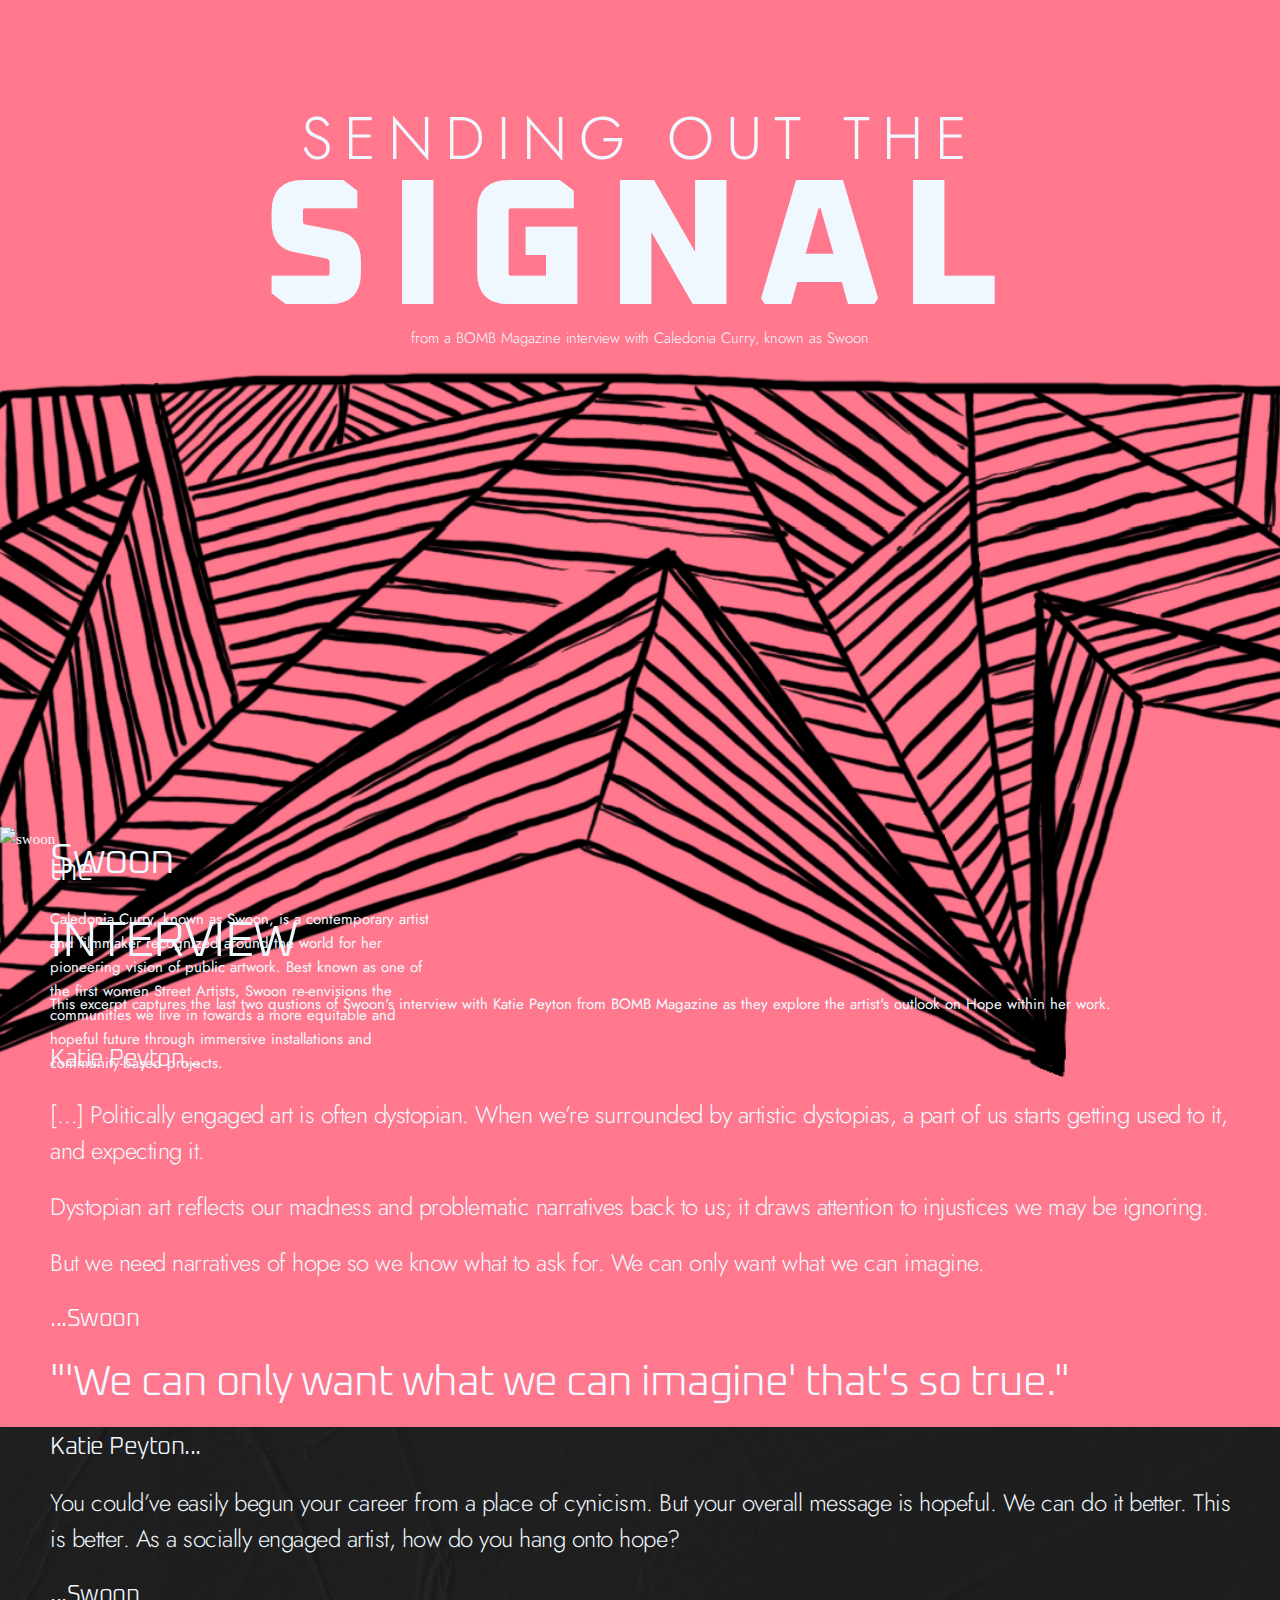
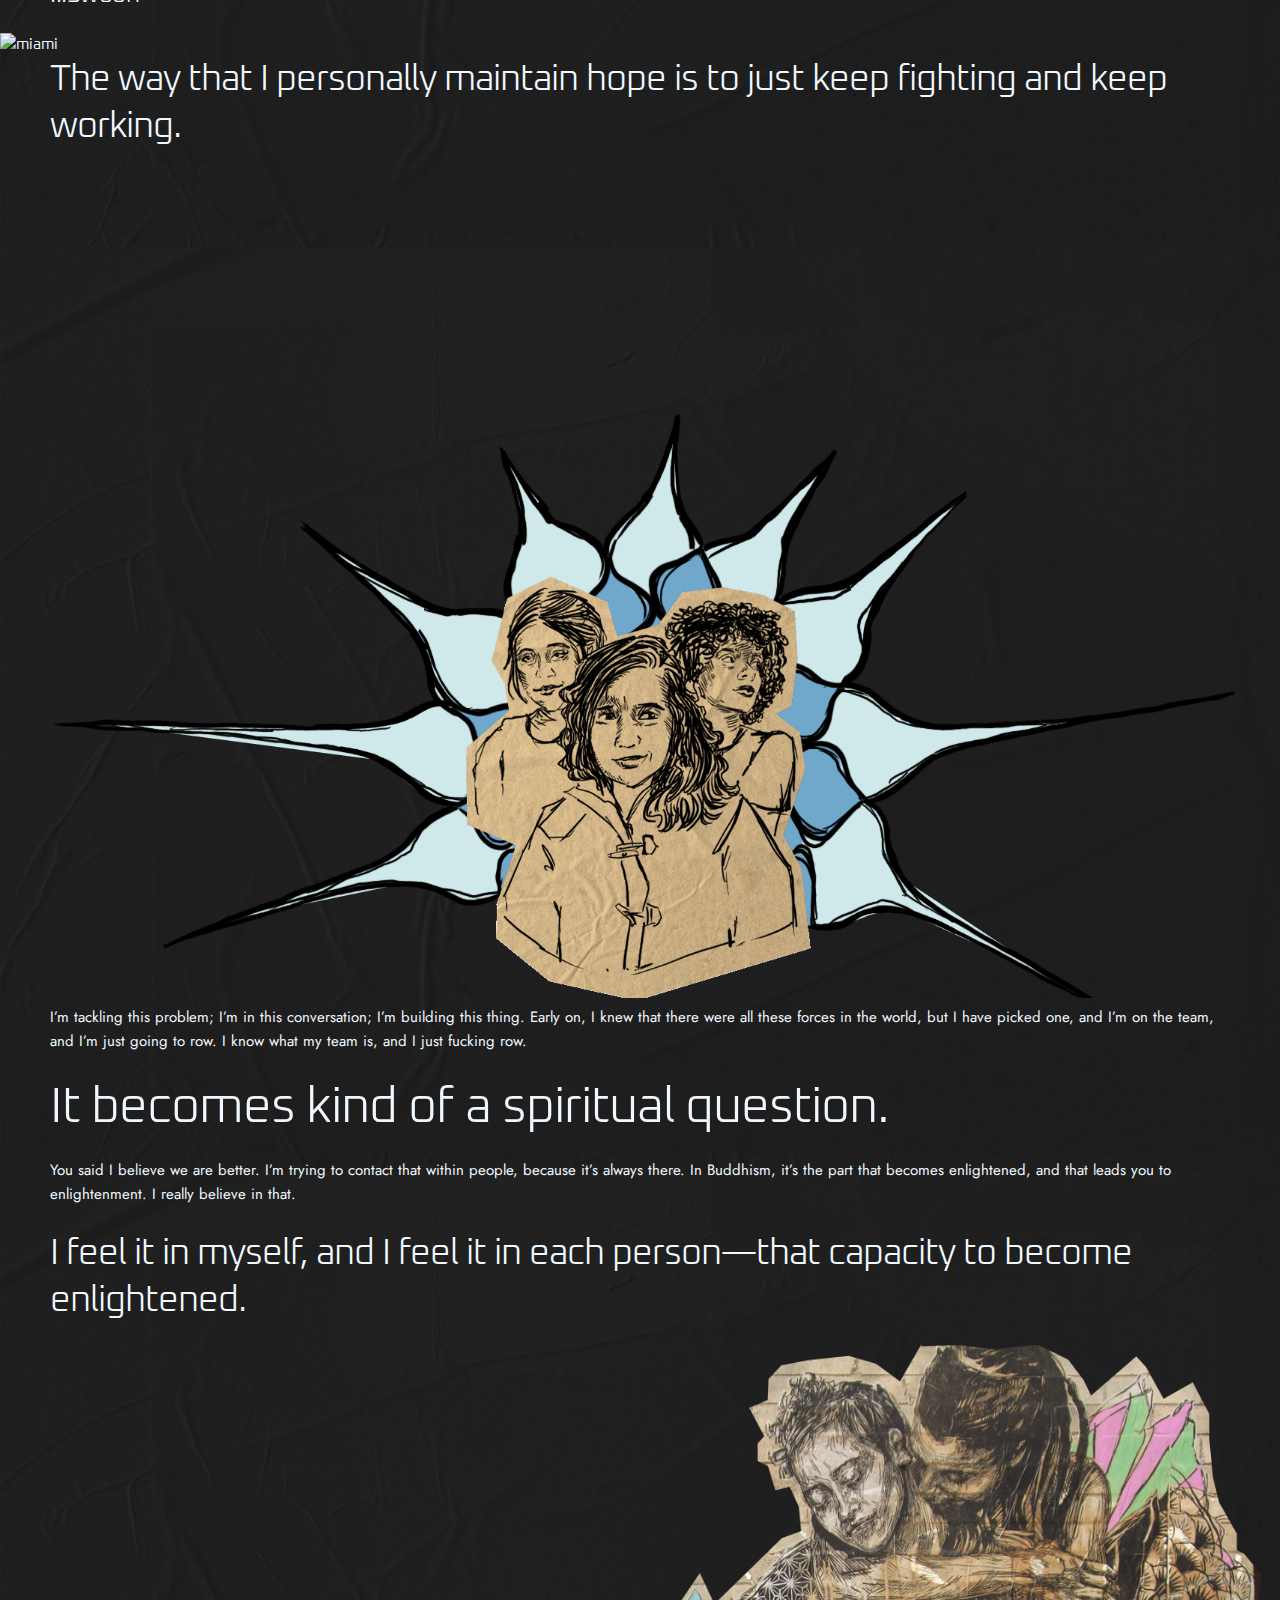
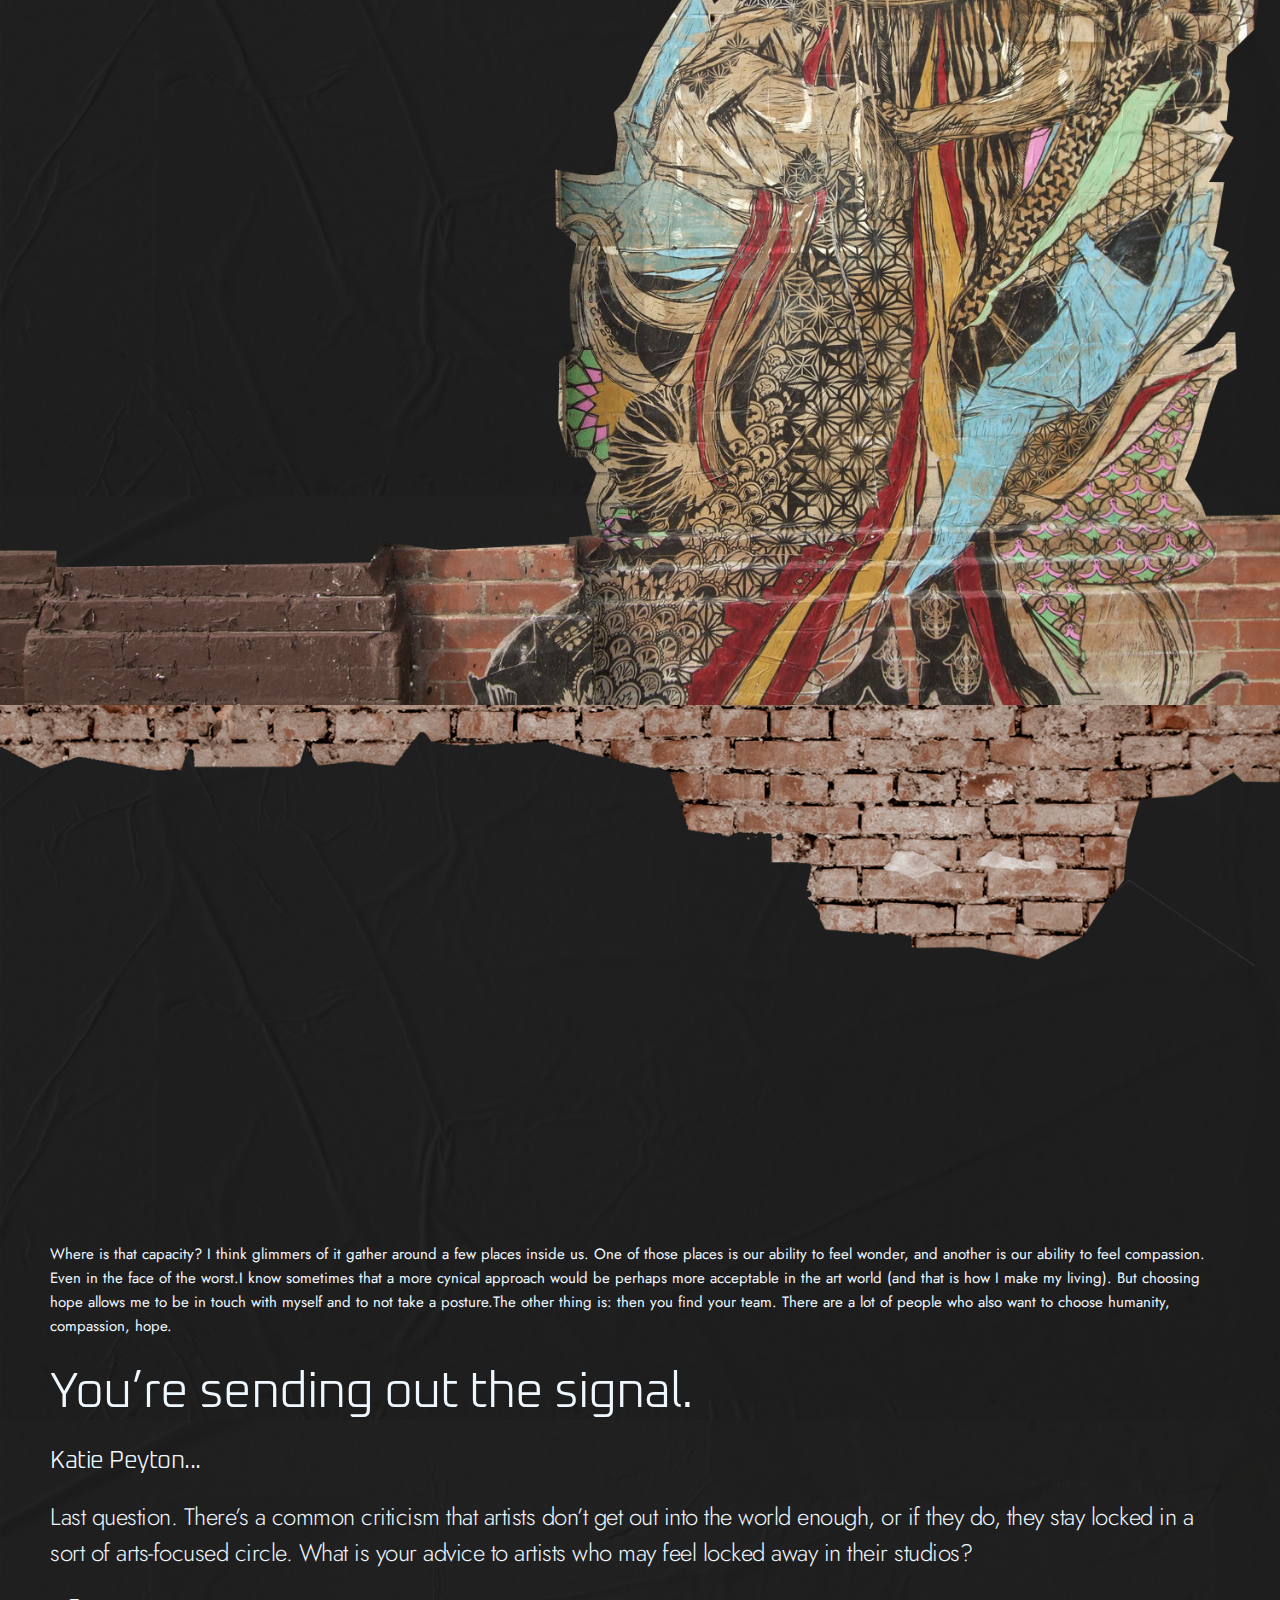
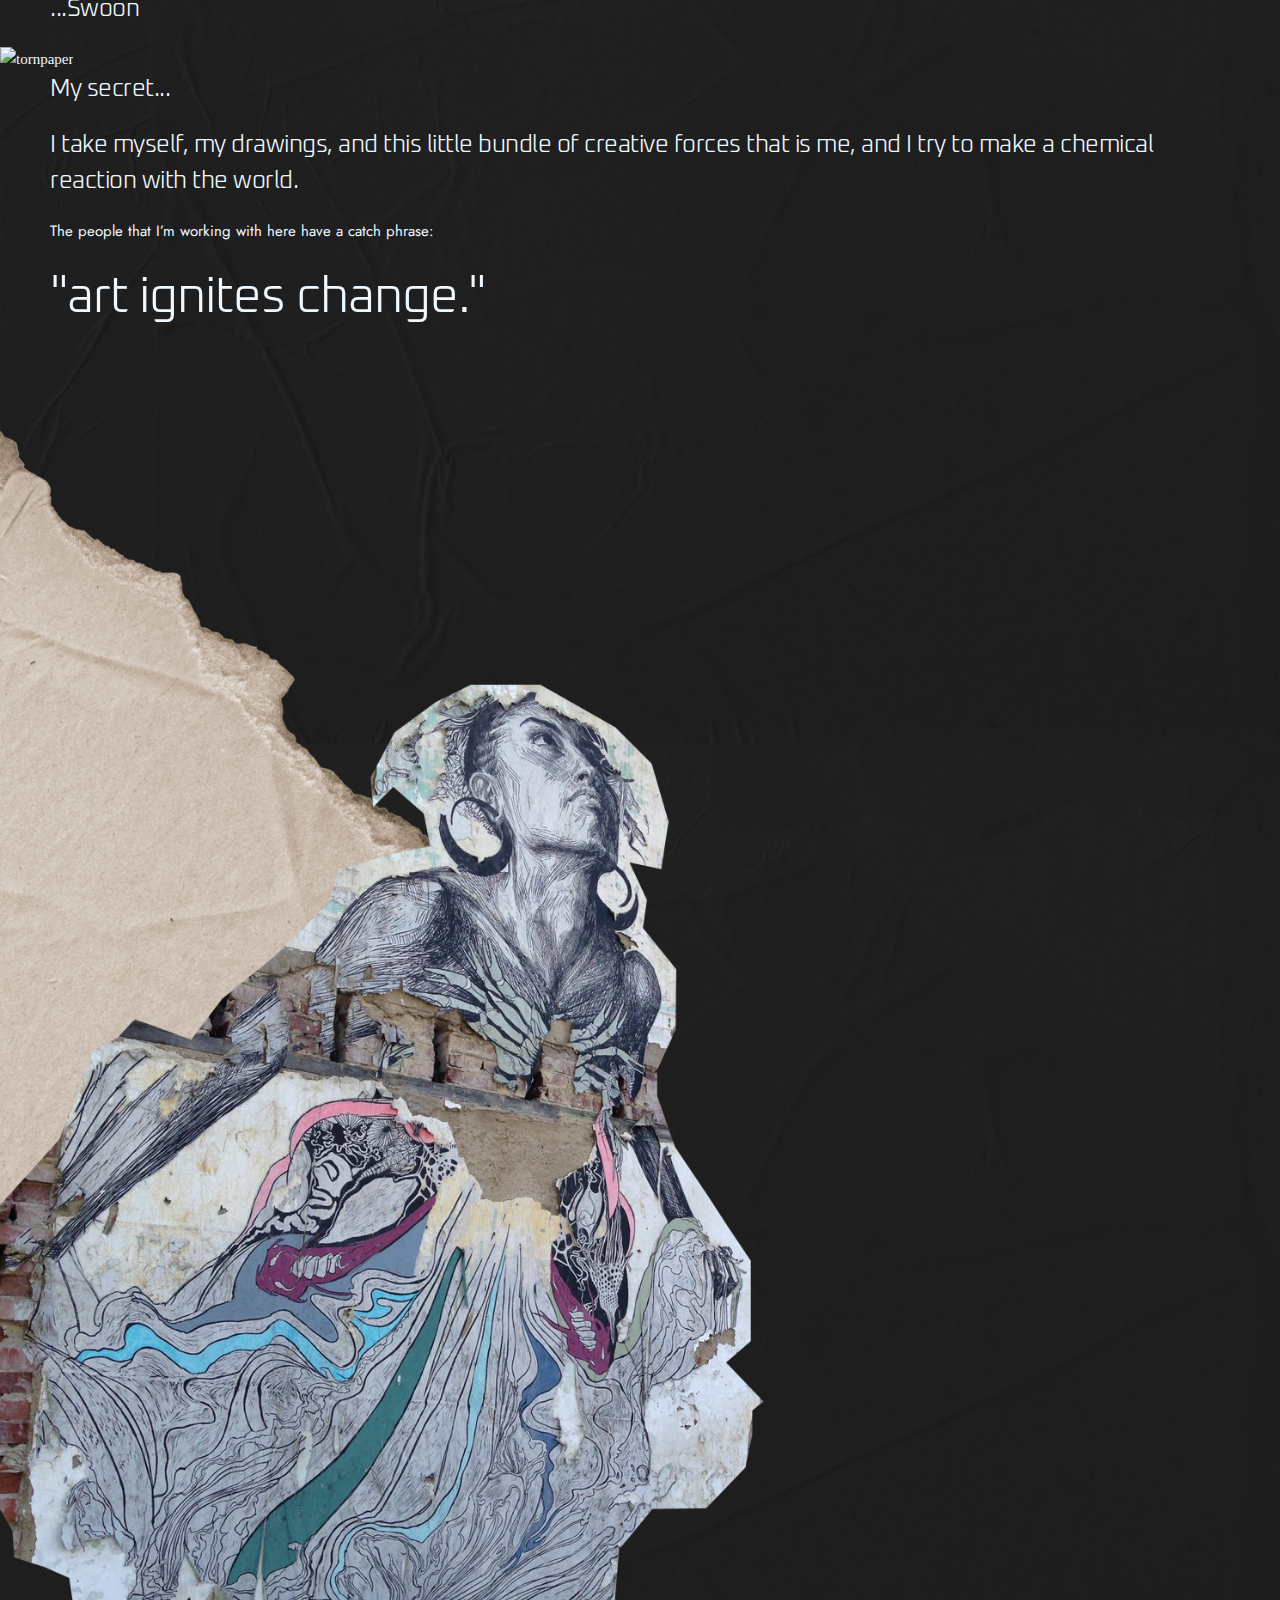
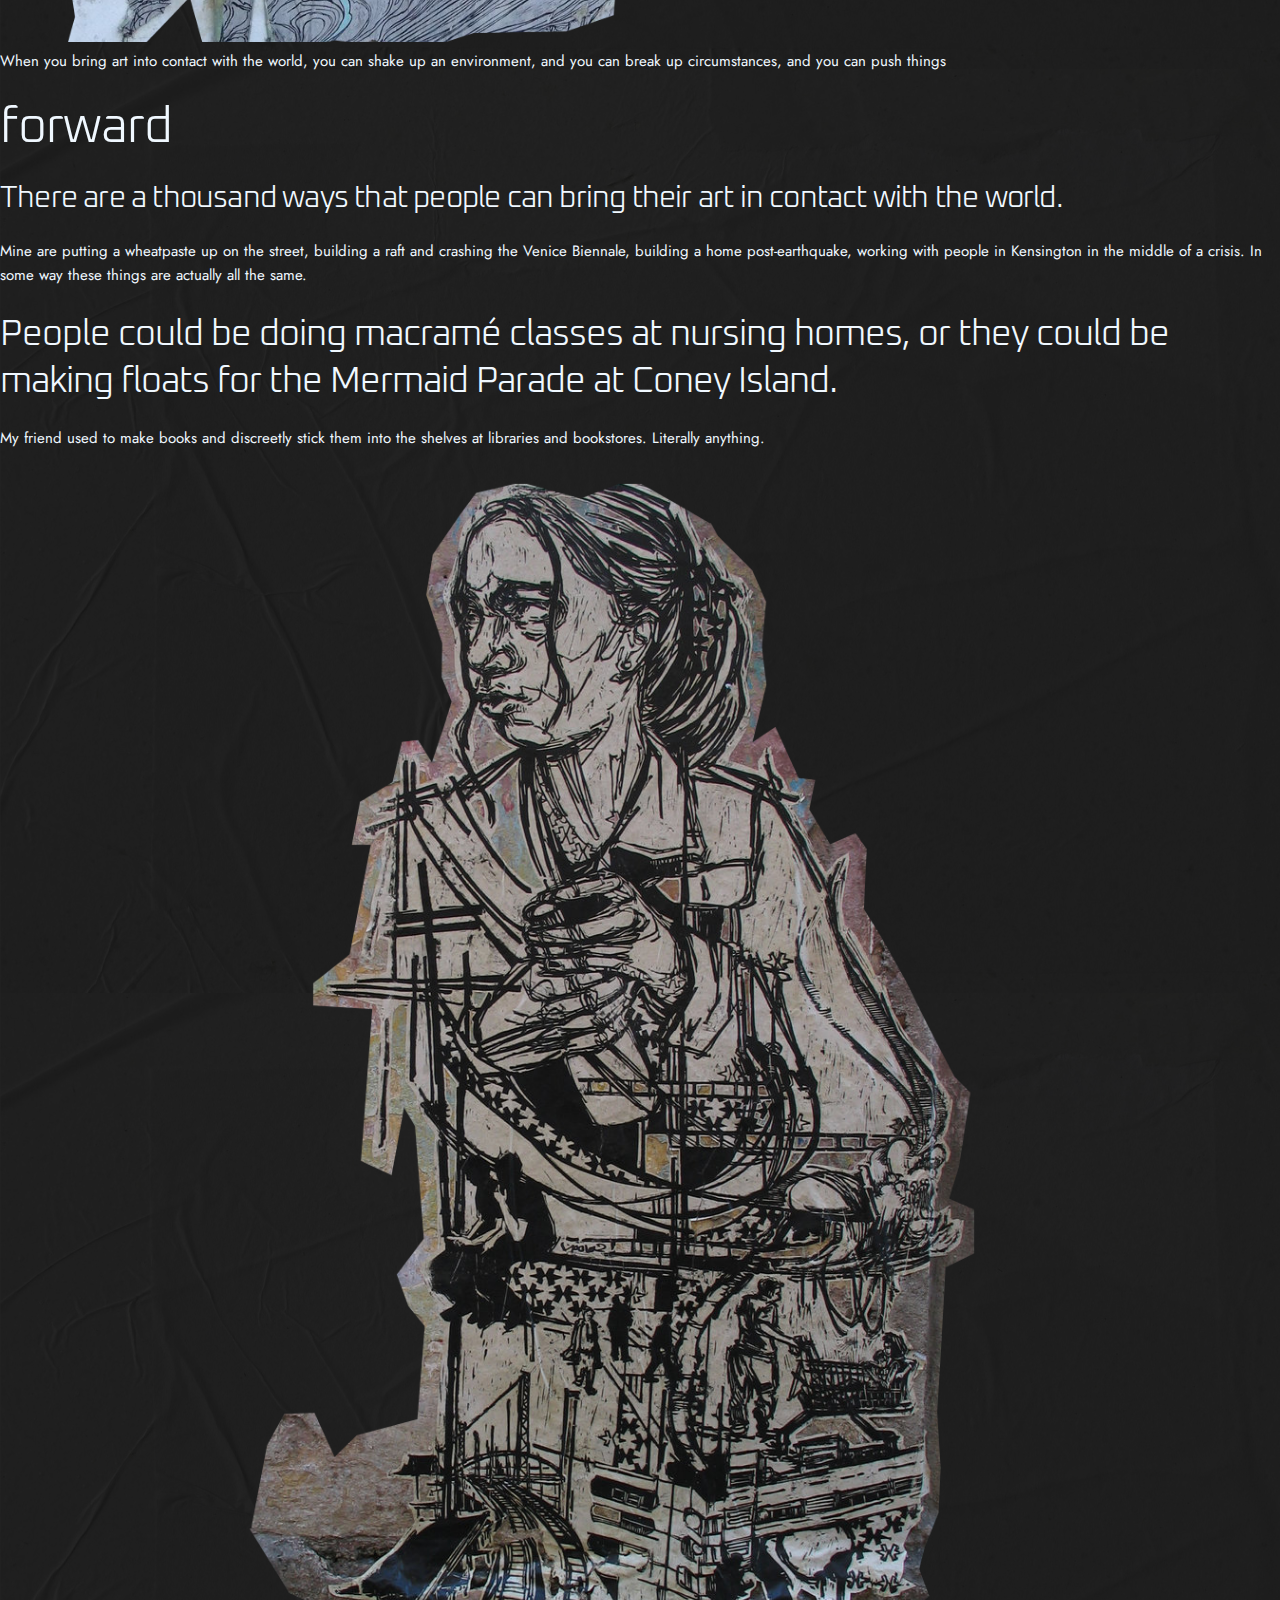
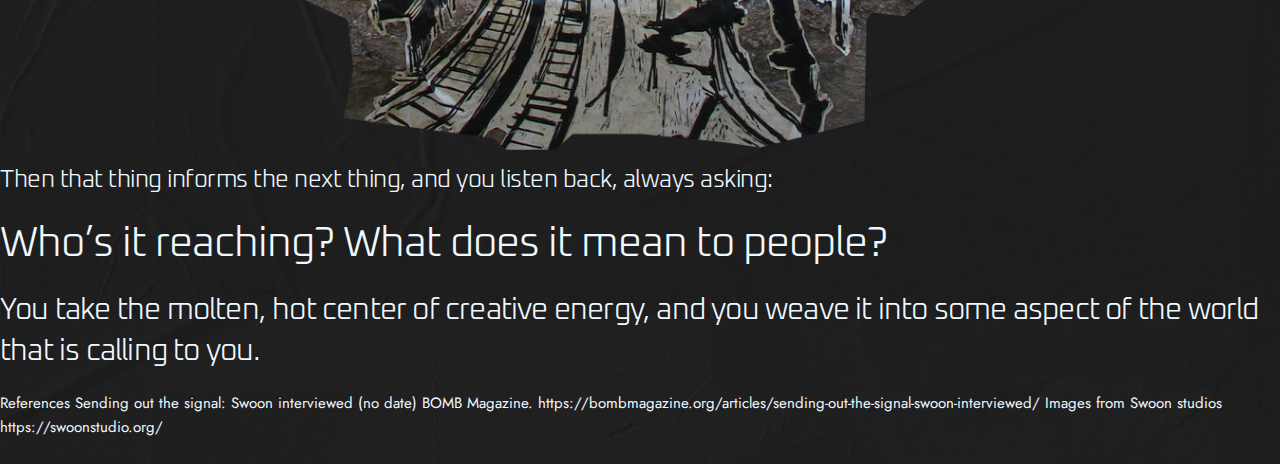
==== 360final/index.html @ 1b3e3c95 "im trying" ====
<!DOCTYPE html>
<html lang="en">
<head>
    <meta charset="UTF-8">
    <meta http-equiv="X-UA-Compatible" content="IE=edge">
    <meta name="viewport" content="width=device-width, initial-scale=1.0">

    <link rel="preconnect" href="https://fonts.googleapis.com">
    <link rel="preconnect" href="https://fonts.gstatic.com" crossorigin>
    <link href="https://fonts.googleapis.com/css2?family=Jost:wght@400;500;700&display=swap" rel="stylesheet">

    <link rel="preconnect" href="https://fonts.googleapis.com">
    <link rel="preconnect" href="https://fonts.gstatic.com" crossorigin>
    <link href="https://fonts.googleapis.com/css2?family=Oxanium:wght@500;600;800&display=swap" rel="stylesheet">

    <link href="css/normalize.css" rel="stylesheet" type="text/css">
    <link href="css/skeleton.css" rel="stylesheet" type="text/css"> 
    <link href="css/stylesheet.css" rel="stylesheet" type="text/css">


    <title>Sending Out the Signal</title>
</head>
<body>
   
    <div id="landing" class="row bottompad bkgpink">
        <h3 class="title tracklarge">SENDING OUT THE</h3>

        <h1 id="signal" class="tracksmall">SIGNAL</h1>

        <h6 class="jost">from a BOMB Magazine interview with Caledonia Curry, known as Swoon</h6>
        
        <img src="images/signal-02-01.svg" alt="signal"/>

        <!--spiderweb image-->
    </div>

    <div class="row textoverlap">
        
        <div class="topleft four columns textmargin">
            <h2 class="oxanium">Swoon</h2>
            <p class="jost">
                Caledonia Curry, known as Swoon, is a contemporary artist and filmmaker 
                recognized around the world for her pioneering vision of public artwork. 
                Best known as one of the first women Street Artists, Swoon re-envisions the 
                communities we live in towards a more equitable and hopeful future through 
                immersive installations and community-based projects.
            </p>
        </div>
        <img src="images/swoon-comp.svg" alt="swoon"/>

    </div>

    <div class="row">

        <div class="oxanium textmargin">
            <h4>the</h4>
            <h1>INTERVIEW</h1>
        </div>

        <p class="jost textmargin">
            This excerpt captures the last two qustions of Swoon's interview with Katie
            Peyton from BOMB Magazine as they explore the artist's outlook on Hope within 
            her work.
        </p>

    </div>

    <div class="row textmargin">
        <h5 class="oxanium">Katie Peyton... </h5>

        <div class="jost">
            <h5>
                […] Politically engaged art is often dystopian. When we’re surrounded by 
                artistic dystopias, a part of us starts getting used to it, and expecting it. 
            </h5>

            <h5>
                Dystopian art reflects our madness and problematic narratives back to us; it 
                draws attention to injustices we may be ignoring. 
            </h5>

            <h5>
                But we need narratives of 
                hope so we know what to ask for. We can only want what we can imagine.
            </h5>
        </div>

    </div>

    <div class="row oxanium textmargin">
        
        <h5>...Swoon</h5>
        <h2>
            "'We can only want what we can imagine' that's so true."
        </h2>
       
    </div>

    <div class="row textmargin">

        <h5 class="oxanium">Katie Peyton...</h5>
        <h5 class="jost">
            You could’ve easily begun your career from a place of cynicism. But your 
            overall message is hopeful. We can do it better. This is better. As a socially 
            engaged artist, how do you hang onto hope?
        </h5>

    </div>

    <div>
        <div class="oxanium">
            <h5 class="textmargin">...Swoon</h5>

            <img src="images/Miami-edge.svg" alt="miami"/>

            <h3 class="textmargin">
                The way that I personally maintain hope is to just keep fighting and keep working. 
            </h3>
        </div>

        <div class="row">
            <img src="images/Headshotscolor.svg" alt="headshots"/>

            <p class="jost textmargin">

            I’m tackling this problem; I’m in this conversation; I’m building this thing. 
            Early on, I knew that there were all these forces in the world, but I have picked 
            one, and I’m on the team, and I’m just going to row. I know what my team is, and 
            I just fucking row.
            </p>

            <h1 class="oxanium textmargin">
                It becomes kind of a spiritual question. 
            </h1>

            <p class="jost textmargin">
            You said I believe we are better. I’m trying to contact that within people, 
            because it’s always there. In Buddhism, it’s the part that becomes enlightened, 
            and that leads you to enlightenment. I really believe in that. 
            </p>

        </div>
        
        <div class="oxanium textmargin">
            <h3>I feel it in myself, and I feel it in each person—that capacity to become enlightened.</h3>
        </div>
        
        <img src="images/AlixaAndNaima_comp.svg" alt="AlexiaandNaima"/>

        <p class="jost textmargin">
            Where is that capacity? I think glimmers of it gather around a few places inside us. 
            One of those places is our ability to feel wonder, and another is our ability to feel 
            compassion. Even in the face of the worst.I know sometimes that a more cynical 
            approach would be perhaps more acceptable in the art world (and that is how I make 
            my living). But choosing hope allows me to be in touch with myself and to not take 
            a posture.The other thing is: then you find your team. There are a lot of people who 
            also want to choose humanity, compassion, hope. 
        </p>

        <h1 class="oxanium textmargin">
            You’re sending out the signal.
        </h1>

    </div>

    <div class="textmargin">
        <h5 class="oxanium">Katie Peyton...</h5>
        
        <h5 class="jost">
            Last question. There’s a common criticism that artists don’t get out into the 
            world enough, or if they do, they stay locked in a sort of arts-focused circle. 
            What is your advice to artists who may feel locked away in their studios?
        </h5>
        
    </div>

    <div>
        <h5 class="oxanium textmargin">...Swoon</h5>

        <img src="images/tornpapercoomp.svg" alt="tornpaper"/>

        <div class="oxanium textmargin">
            <h5>
                My secret... 
            </h5>
    
            <h5>
                I take myself, my drawings, and this little bundle of creative forces that is 
                me, and I try to make a chemical reaction with the world.
            </h5>
        </div>

        <p class="jost textmargin">
            The people that I’m working with here have a catch phrase: 
        </p>
       
        <h1 class="oxanium textmargin">
            "art ignites change."
        </h1>

        <div class="row">
            <img src="images/Thalassa-comp.svg" alt="thalassa"/>

            <p class="jost">
                 When you bring art into contact with the world, you can shake up an environment, 
                 and you can break up circumstances, and you can push things 
            </p>
     
             <h1 class="oxanium">
                 forward
             </h1>
     
             <h4 class="oxanium">
                 There are a thousand ways that people can bring their art in contact with 
                 the world.
             </h4>
             
             <p class="jost">
                 Mine are putting a wheatpaste up on the street, building a raft and 
                 crashing the Venice Biennale, building a home post-earthquake, working with 
                 people in Kensington in the middle of a crisis. In some way these things are 
                 actually all the same.
             </p> 
        </div>
        
        <h3 class="oxanium">
            People could be doing macramé classes at nursing homes, or they could be making 
            floats for the Mermaid Parade at Coney Island. 
        </h3>
        
        <p class="jost">
            My friend used to make books and discreetly stick them into the shelves at libraries 
            and bookstores. Literally anything. 
        </p>

        <img src="images/Annabellaema.svg" alt="annabella"/>   
        
        <h5 class="oxanium">
            Then that thing informs the next thing, and you listen back, always asking:
        </h5>

        <h2 class="oxanium">
            Who’s it reaching? What does it mean to people?
        </h2>
    </div>

    <div>

        <h4 class="oxanium">
            You take the molten, hot center of creative energy, and you weave it into 
            some aspect of the world that is calling to you.
        </h4>

    </div>
    

    <footer class="jost">
        <p>References
        Sending out the signal: Swoon interviewed (no date) BOMB Magazine.
        https://bombmagazine.org/articles/sending-out-the-signal-swoon-interviewed/

        Images from Swoon studios
        https://swoonstudio.org/</p>
    </footer>



</body>
</html>
---- 360final/css/skeleton.css ----
/*
* Skeleton V2.0.4
* Copyright 2014, Dave Gamache
* www.getskeleton.com
* Free to use under the MIT license.
* http://www.opensource.org/licenses/mit-license.php
* 12/29/2014
*/


/* Table of contents
––––––––––––––––––––––––––––––––––––––––––––––––––
- Grid
- Base Styles
- Typography
- Links
- Buttons
- Forms
- Lists
- Code
- Tables
- Spacing
- Utilities
- Clearing
- Media Queries
*/


/* Grid
–––––––––––––––––––––––––––––––––––––––––––––––––– */
.container {
  position: relative;
  width: 100%;
  max-width: 960px;
  margin: 0 auto;
  padding: 0 20px;
  box-sizing: border-box; }
.column,
.columns {
  width: 100%;
  float: left;
  box-sizing: border-box; }

/* For devices larger than 400px */
@media (min-width: 400px) {
  .container {
    width: 85%;
    padding: 0; }
}

/* For devices larger than 550px */
@media (min-width: 550px) {
  .container {
    width: 80%; }
  .column,
  .columns {
    margin-left: 4%; }
  .column:first-child,
  .columns:first-child {
    margin-left: 0; }

  .one.column,
  .one.columns                    { width: 4.66666666667%; }
  .two.columns                    { width: 13.3333333333%; }
  .three.columns                  { width: 22%;            }
  .four.columns                   { width: 30.6666666667%; }
  .five.columns                   { width: 39.3333333333%; }
  .six.columns                    { width: 48%;            }
  .seven.columns                  { width: 56.6666666667%; }
  .eight.columns                  { width: 65.3333333333%; }
  .nine.columns                   { width: 74.0%;          }
  .ten.columns                    { width: 82.6666666667%; }
  .eleven.columns                 { width: 91.3333333333%; }
  .twelve.columns                 { width: 100%; margin-left: 0; }

  .one-third.column               { width: 30.6666666667%; }
  .two-thirds.column              { width: 65.3333333333%; }

  .one-half.column                { width: 48%; }

  /* Offsets */
  .offset-by-one.column,
  .offset-by-one.columns          { margin-left: 8.66666666667%; }
  .offset-by-two.column,
  .offset-by-two.columns          { margin-left: 17.3333333333%; }
  .offset-by-three.column,
  .offset-by-three.columns        { margin-left: 26%;            }
  .offset-by-four.column,
  .offset-by-four.columns         { margin-left: 34.6666666667%; }
  .offset-by-five.column,
  .offset-by-five.columns         { margin-left: 43.3333333333%; }
  .offset-by-six.column,
  .offset-by-six.columns          { margin-left: 52%;            }
  .offset-by-seven.column,
  .offset-by-seven.columns        { margin-left: 60.6666666667%; }
  .offset-by-eight.column,
  .offset-by-eight.columns        { margin-left: 69.3333333333%; }
  .offset-by-nine.column,
  .offset-by-nine.columns         { margin-left: 78.0%;          }
  .offset-by-ten.column,
  .offset-by-ten.columns          { margin-left: 86.6666666667%; }
  .offset-by-eleven.column,
  .offset-by-eleven.columns       { margin-left: 95.3333333333%; }

  .offset-by-one-third.column,
  .offset-by-one-third.columns    { margin-left: 34.6666666667%; }
  .offset-by-two-thirds.column,
  .offset-by-two-thirds.columns   { margin-left: 69.3333333333%; }

  .offset-by-one-half.column,
  .offset-by-one-half.columns     { margin-left: 52%; }

}


/* Base Styles
–––––––––––––––––––––––––––––––––––––––––––––––––– */
/* NOTE
html is set to 62.5% so that all the REM measurements throughout Skeleton
are based on 10px sizing. So basically 1.5rem = 15px :) */
html {
  font-size: 62.5%; }
body {
  font-size: 1.5em; /* currently ems cause chrome bug misinterpreting rems on body element */
  line-height: 1.6;
  font-weight: 400;
  /* font-family: "Raleway", "HelveticaNeue", "Helvetica Neue", Helvetica, Arial, sans-serif; */
  color: #222; }


/* Typography
–––––––––––––––––––––––––––––––––––––––––––––––––– */
h1, h2, h3, h4, h5, h6 {
  margin-top: 0;
  margin-bottom: 2rem;
  font-weight: 300; }
h1 { font-size: 4.0rem; line-height: 1.2;  letter-spacing: -.1rem;}
h2 { font-size: 3.6rem; line-height: 1.25; letter-spacing: -.1rem; }
h3 { font-size: 3.0rem; line-height: 1.3;  letter-spacing: -.1rem; }
h4 { font-size: 2.4rem; line-height: 1.35; letter-spacing: -.08rem; }
h5 { font-size: 1.8rem; line-height: 1.5;  letter-spacing: -.05rem; }
h6 { font-size: 1.5rem; line-height: 1.6;  letter-spacing: 0; }

/* Larger than phablet */
@media (min-width: 550px) {
  h1 { font-size: 5.0rem; }
  h2 { font-size: 4.2rem; }
  h3 { font-size: 3.6rem; }
  h4 { font-size: 3.0rem; }
  h5 { font-size: 2.4rem; }
  h6 { font-size: 1.5rem; }
}

p {
  margin-top: 0; }


/* Links
–––––––––––––––––––––––––––––––––––––––––––––––––– */
a {
  color: #1EAEDB; }
a:hover {
  color: #0FA0CE; }


/* Buttons
–––––––––––––––––––––––––––––––––––––––––––––––––– */
.button,
button,
input[type="submit"],
input[type="reset"],
input[type="button"] {
  display: inline-block;
  height: 38px;
  padding: 0 30px;
  color: #555;
  text-align: center;
  font-size: 11px;
  font-weight: 600;
  line-height: 38px;
  letter-spacing: .1rem;
  text-transform: uppercase;
  text-decoration: none;
  white-space: nowrap;
  background-color: transparent;
  border-radius: 4px;
  border: 1px solid #bbb;
  cursor: pointer;
  box-sizing: border-box; }
.button:hover,
button:hover,
input[type="submit"]:hover,
input[type="reset"]:hover,
input[type="button"]:hover,
.button:focus,
button:focus,
input[type="submit"]:focus,
input[type="reset"]:focus,
input[type="button"]:focus {
  color: #333;
  border-color: #888;
  outline: 0; }
.button.button-primary,
button.button-primary,
input[type="submit"].button-primary,
input[type="reset"].button-primary,
input[type="button"].button-primary {
  color: #FFF;
  background-color: #33C3F0;
  border-color: #33C3F0; }
.button.button-primary:hover,
button.button-primary:hover,
input[type="submit"].button-primary:hover,
input[type="reset"].button-primary:hover,
input[type="button"].button-primary:hover,
.button.button-primary:focus,
button.button-primary:focus,
input[type="submit"].button-primary:focus,
input[type="reset"].button-primary:focus,
input[type="button"].button-primary:focus {
  color: #FFF;
  background-color: #1EAEDB;
  border-color: #1EAEDB; }


/* Forms
–––––––––––––––––––––––––––––––––––––––––––––––––– */
input[type="email"],
input[type="number"],
input[type="search"],
input[type="text"],
input[type="tel"],
input[type="url"],
input[type="password"],
textarea,
select {
  height: 38px;
  padding: 6px 10px; /* The 6px vertically centers text on FF, ignored by Webkit */
  background-color: #fff;
  border: 1px solid #D1D1D1;
  border-radius: 4px;
  box-shadow: none;
  box-sizing: border-box; }
/* Removes awkward default styles on some inputs for iOS */
input[type="email"],
input[type="number"],
input[type="search"],
input[type="text"],
input[type="tel"],
input[type="url"],
input[type="password"],
textarea {
  -webkit-appearance: none;
     -moz-appearance: none;
          appearance: none; }
textarea {
  min-height: 65px;
  padding-top: 6px;
  padding-bottom: 6px; }
input[type="email"]:focus,
input[type="number"]:focus,
input[type="search"]:focus,
input[type="text"]:focus,
input[type="tel"]:focus,
input[type="url"]:focus,
input[type="password"]:focus,
textarea:focus,
select:focus {
  border: 1px solid #33C3F0;
  outline: 0; }
label,
legend {
  display: block;
  margin-bottom: .5rem;
  font-weight: 600; }
fieldset {
  padding: 0;
  border-width: 0; }
input[type="checkbox"],
input[type="radio"] {
  display: inline; }
label > .label-body {
  display: inline-block;
  margin-left: .5rem;
  font-weight: normal; }


/* Lists
–––––––––––––––––––––––––––––––––––––––––––––––––– */
ul {
  list-style: circle inside; }
ol {
  list-style: decimal inside; }
ol, ul {
  padding-left: 0;
  margin-top: 0; }
ul ul,
ul ol,
ol ol,
ol ul {
  margin: 1.5rem 0 1.5rem 3rem;
  font-size: 90%; }
li {
  margin-bottom: 1rem; }


/* Code
–––––––––––––––––––––––––––––––––––––––––––––––––– */
code {
  padding: .2rem .5rem;
  margin: 0 .2rem;
  font-size: 90%;
  white-space: nowrap;
  background: #F1F1F1;
  border: 1px solid #E1E1E1;
  border-radius: 4px; }
pre > code {
  display: block;
  padding: 1rem 1.5rem;
  white-space: pre; }


/* Tables
–––––––––––––––––––––––––––––––––––––––––––––––––– */
th,
td {
  padding: 12px 15px;
  text-align: left;
  border-bottom: 1px solid #E1E1E1; }
th:first-child,
td:first-child {
  padding-left: 0; }
th:last-child,
td:last-child {
  padding-right: 0; }


/* Spacing
–––––––––––––––––––––––––––––––––––––––––––––––––– */
button,
.button {
  margin-bottom: 1rem; }
input,
textarea,
select,
fieldset {
  margin-bottom: 1.5rem; }
pre,
blockquote,
dl,
figure,
table,
p,
ul,
ol,
form {
  margin-bottom: 2.5rem; }


/* Utilities
–––––––––––––––––––––––––––––––––––––––––––––––––– */
.u-full-width {
  width: 100%;
  box-sizing: border-box; }
.u-max-full-width {
  max-width: 100%;
  box-sizing: border-box; }
.u-pull-right {
  float: right; }
.u-pull-left {
  float: left; }


/* Misc
–––––––––––––––––––––––––––––––––––––––––––––––––– */
hr {
  margin-top: 3rem;
  margin-bottom: 3.5rem;
  border-width: 0;
  border-top: 1px solid #E1E1E1; }


/* Clearing
–––––––––––––––––––––––––––––––––––––––––––––––––– */

/* Self Clearing Goodness */
.container:after,
.row:after,
.u-cf {
  content: "";
  display: table;
  clear: both; }


/* Media Queries
–––––––––––––––––––––––––––––––––––––––––––––––––– */
/*
Note: The best way to structure the use of media queries is to create the queries
near the relevant code. For example, if you wanted to change the styles for buttons
on small devices, paste the mobile query code up in the buttons section and style it
there.
*/


/* Larger than mobile */
@media (min-width: 400px) {}

/* Larger than phablet (also point when grid becomes active) */
@media (min-width: 550px) {}

/* Larger than tablet */
@media (min-width: 750px) {}

/* Larger than desktop */
@media (min-width: 1000px) {}

/* Larger than Desktop HD */
@media (min-width: 1200px) {}
---- 360final/css/stylesheet.css ----
/* 
* {font-family: 'Jost', sans-serif;}

* {
    font-family: 'Oxanium', cursive;} */


    /* font classes */
    .oxanium{
        font-family: 'Oxanium', cursive;    
    }
    
    .jost{
        font-family: 'Jost', sans-serif;
    }
    

/*utilities
____________________________*/

.title {
    font-family: 'Jost', sans-serif;
    font-size: 4em;
    font-weight: medium;
}
.tracklarge {
    letter-spacing: .2em;
}

.tracksmall {
    letter-spacing: .1em;
}

.bkgpink {
    width: 100%;
    height: 100%;
    background-color: rgb(255, 120, 142);
}

.textoverlap {
    position: relative;
    margin-top: -600px;
}

.topleft {
    position: absolute;
    top: 30%;
    left: 15 px;
}

.bottompad{
    padding-bottom: 300px;
}

.textmargin{
    margin-left: 50px !important;
    margin-right: 50px !important;
}

/* IDs */

#signal {
    font-family: 'Oxanium', cursive;
    font-size: 12em;
    font-weight: 800;
    line-height: .6em;
}

#landing {
    text-align: center;
    padding-top: 100px;
}



/*elements
____________________________*/

body {
    background-color: rgb(36, 36, 36);
    background-image: url(../images/wheatpastedark-01.svg);
    background-size: 100vw;
    background-repeat: repeat;
    color: aliceblue;
}

img {
    column-width: 200%;
}
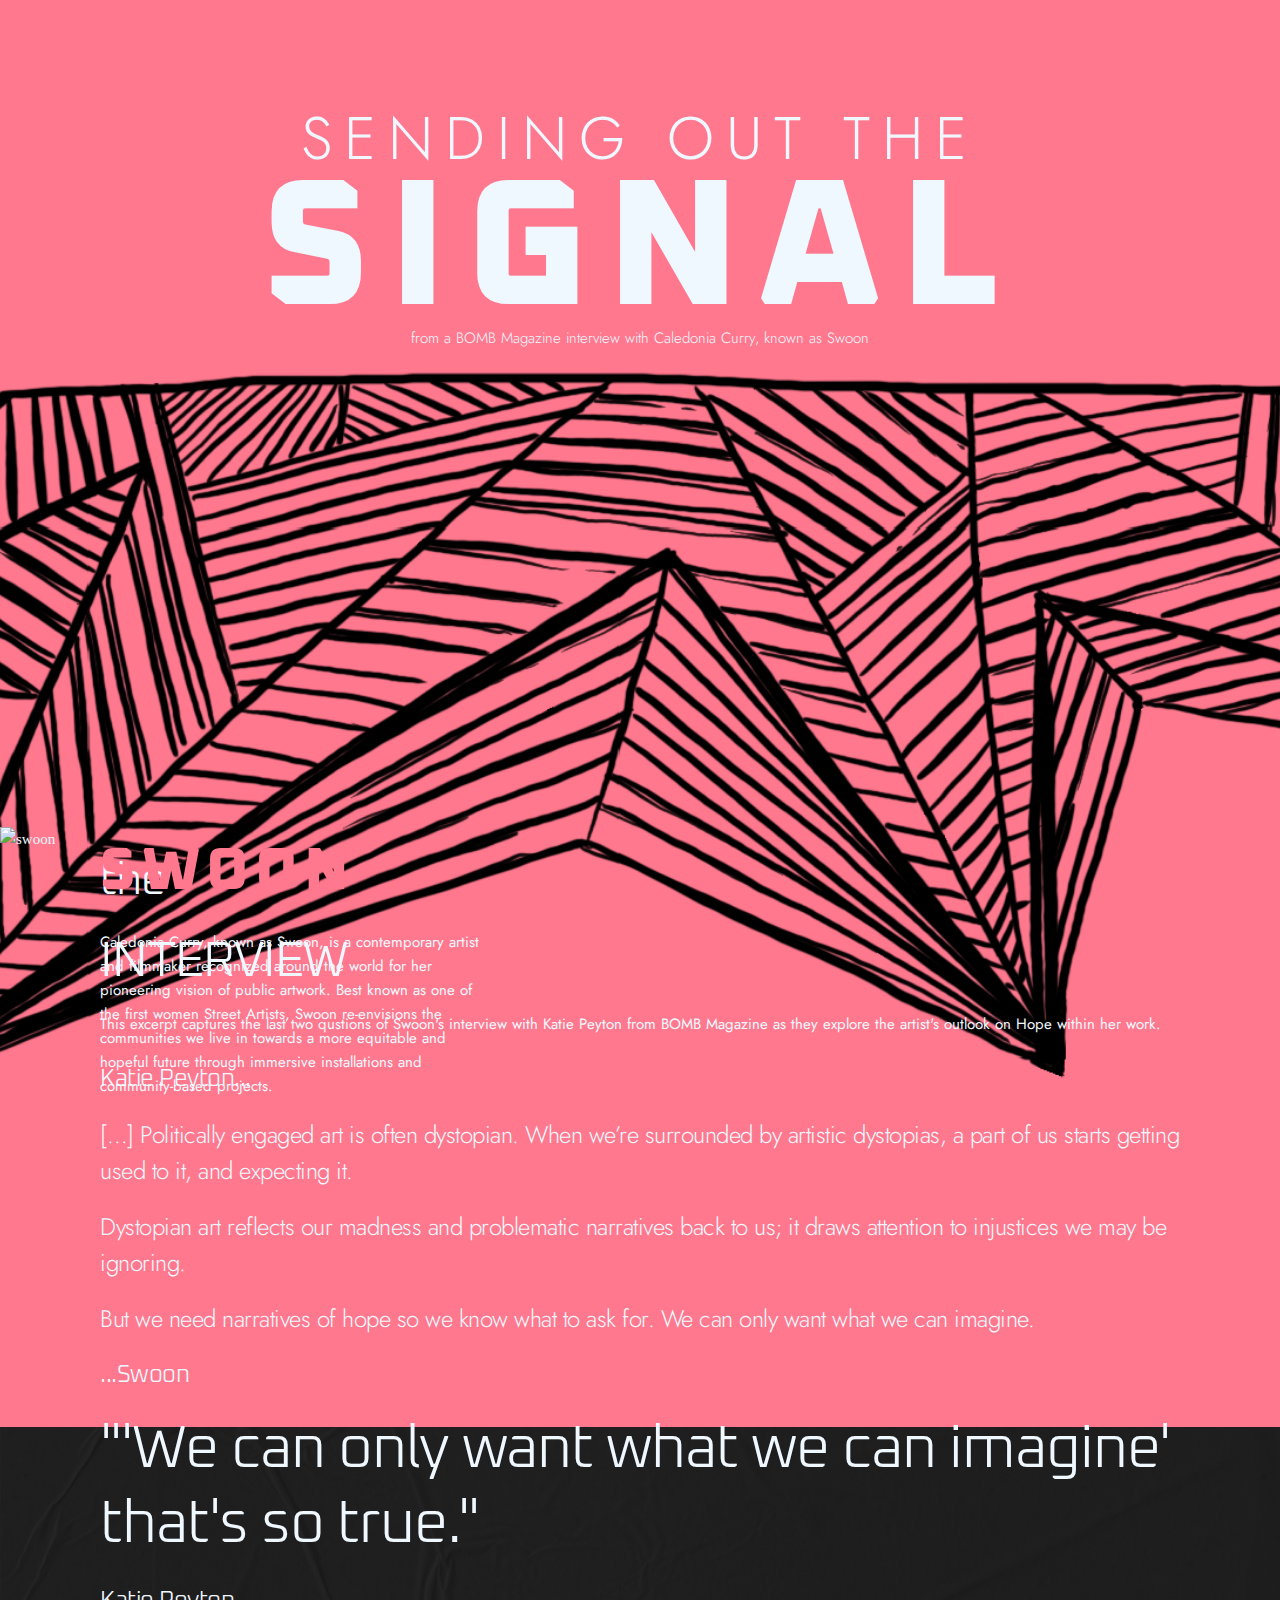
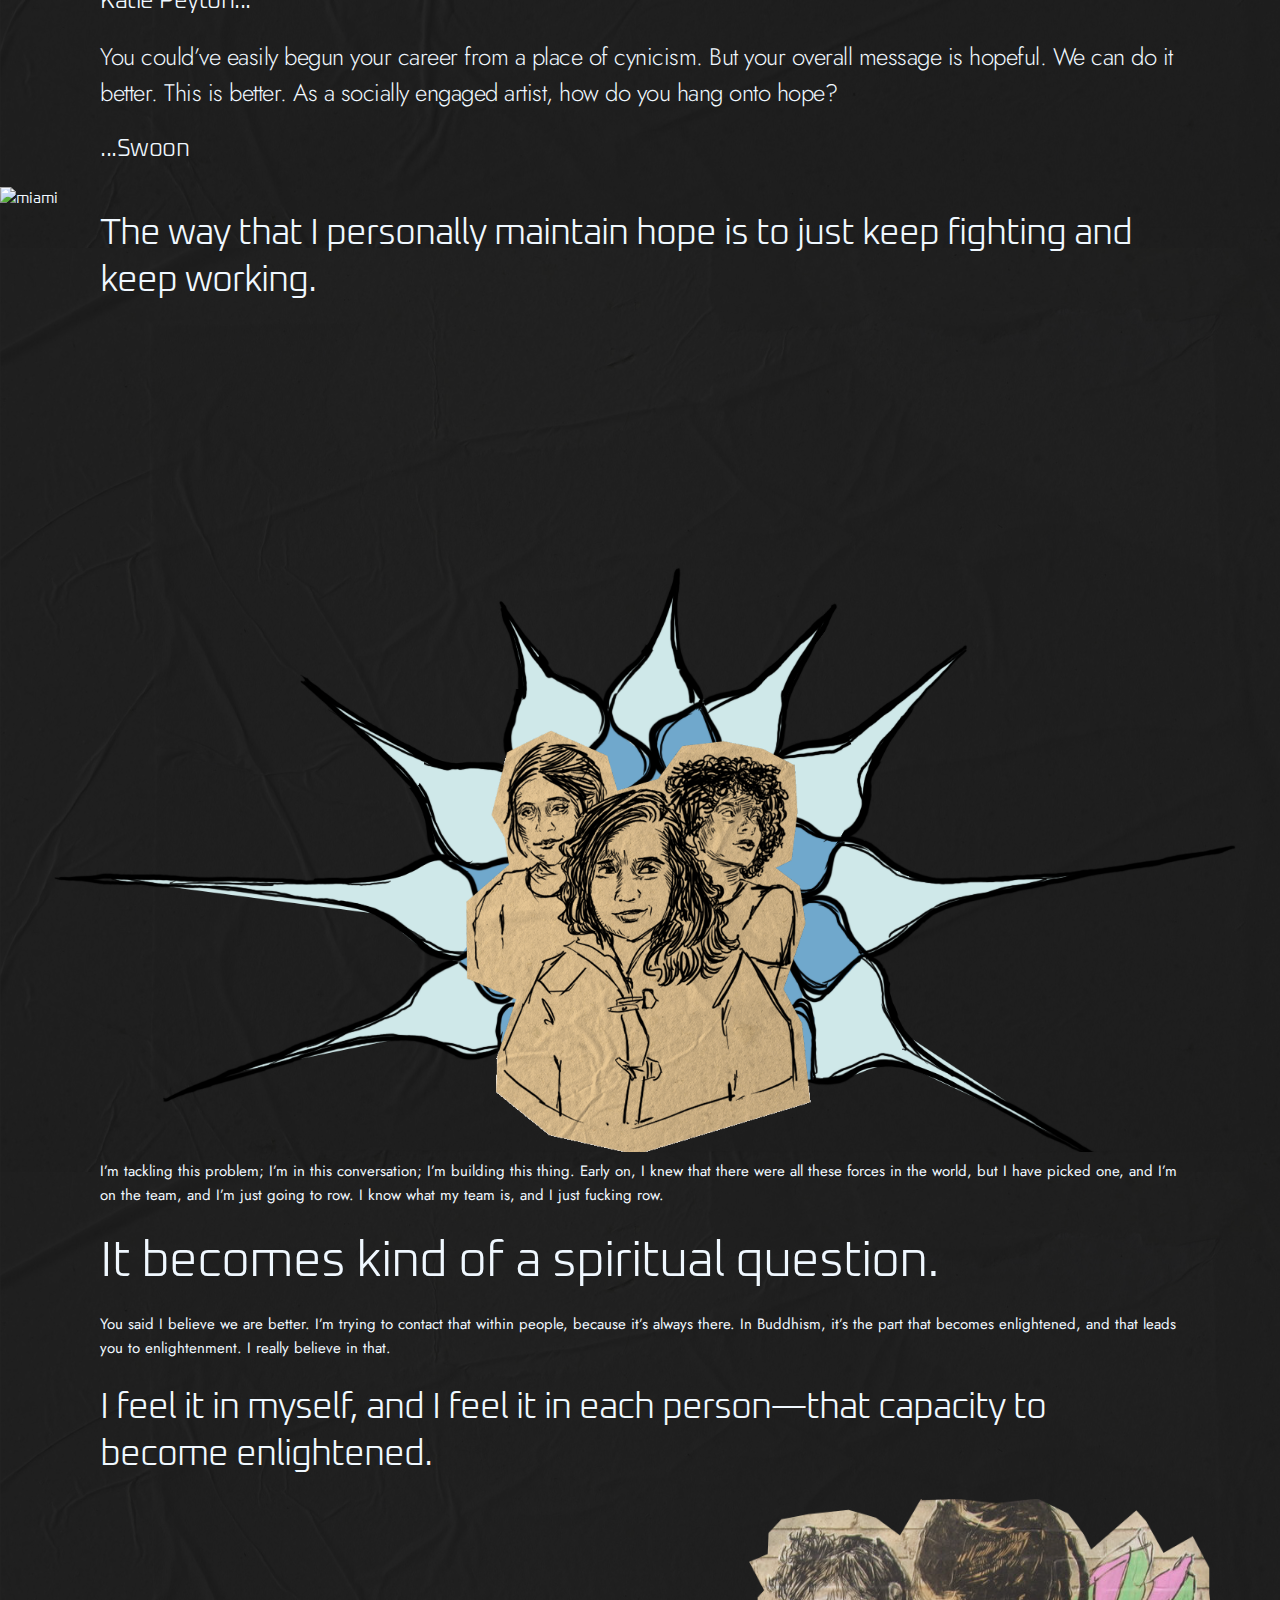
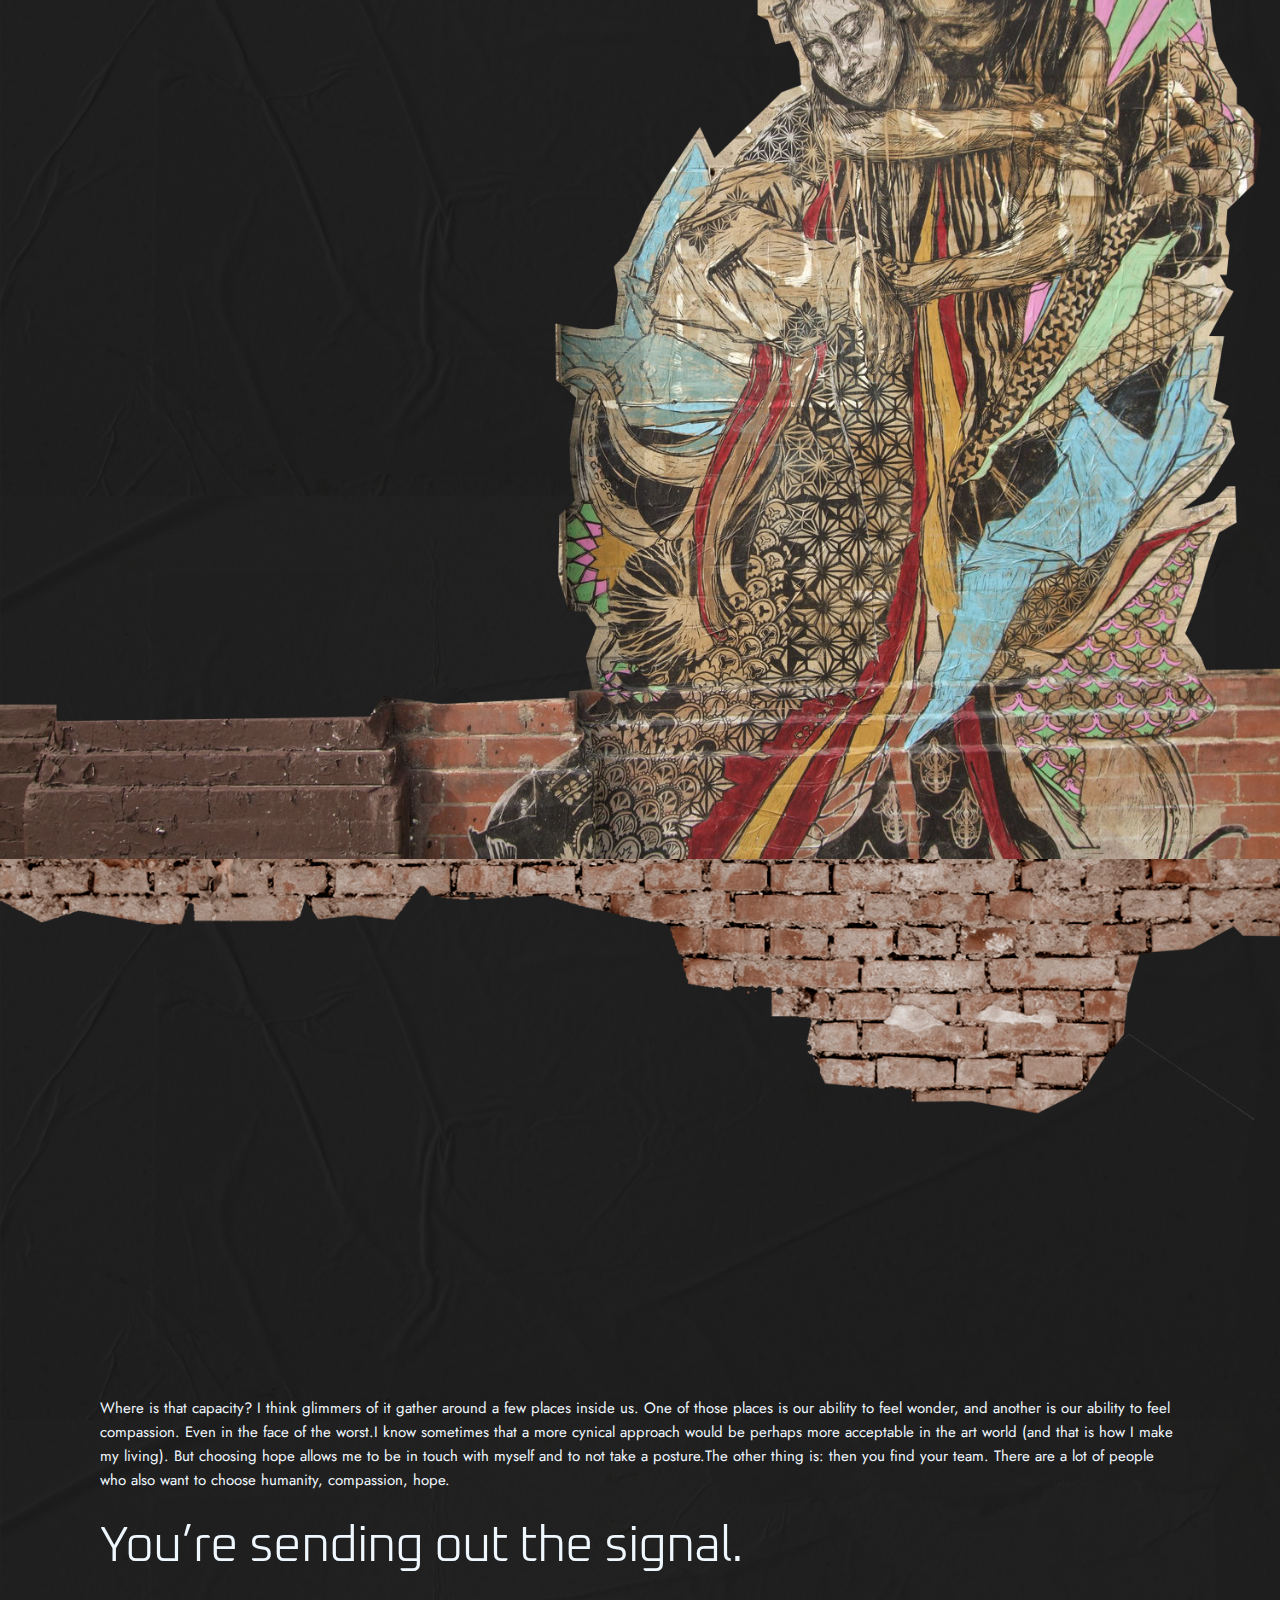
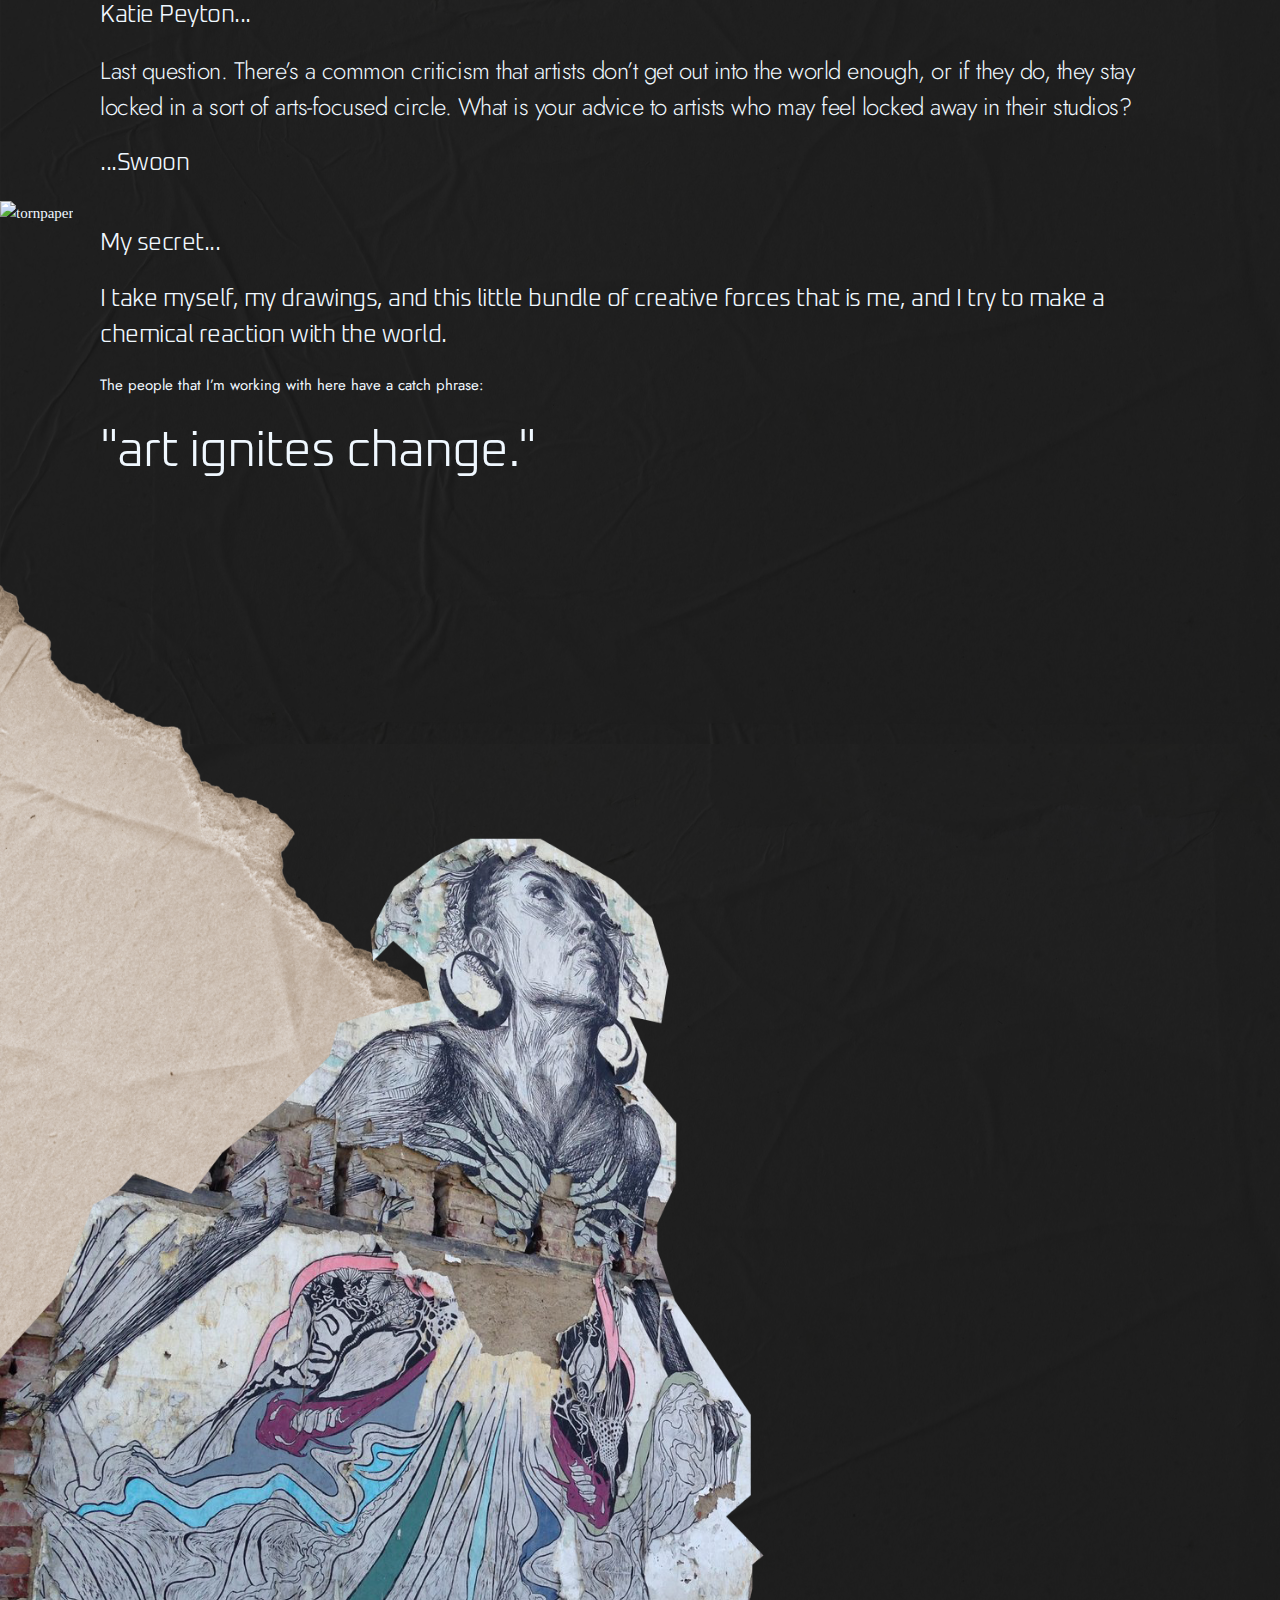
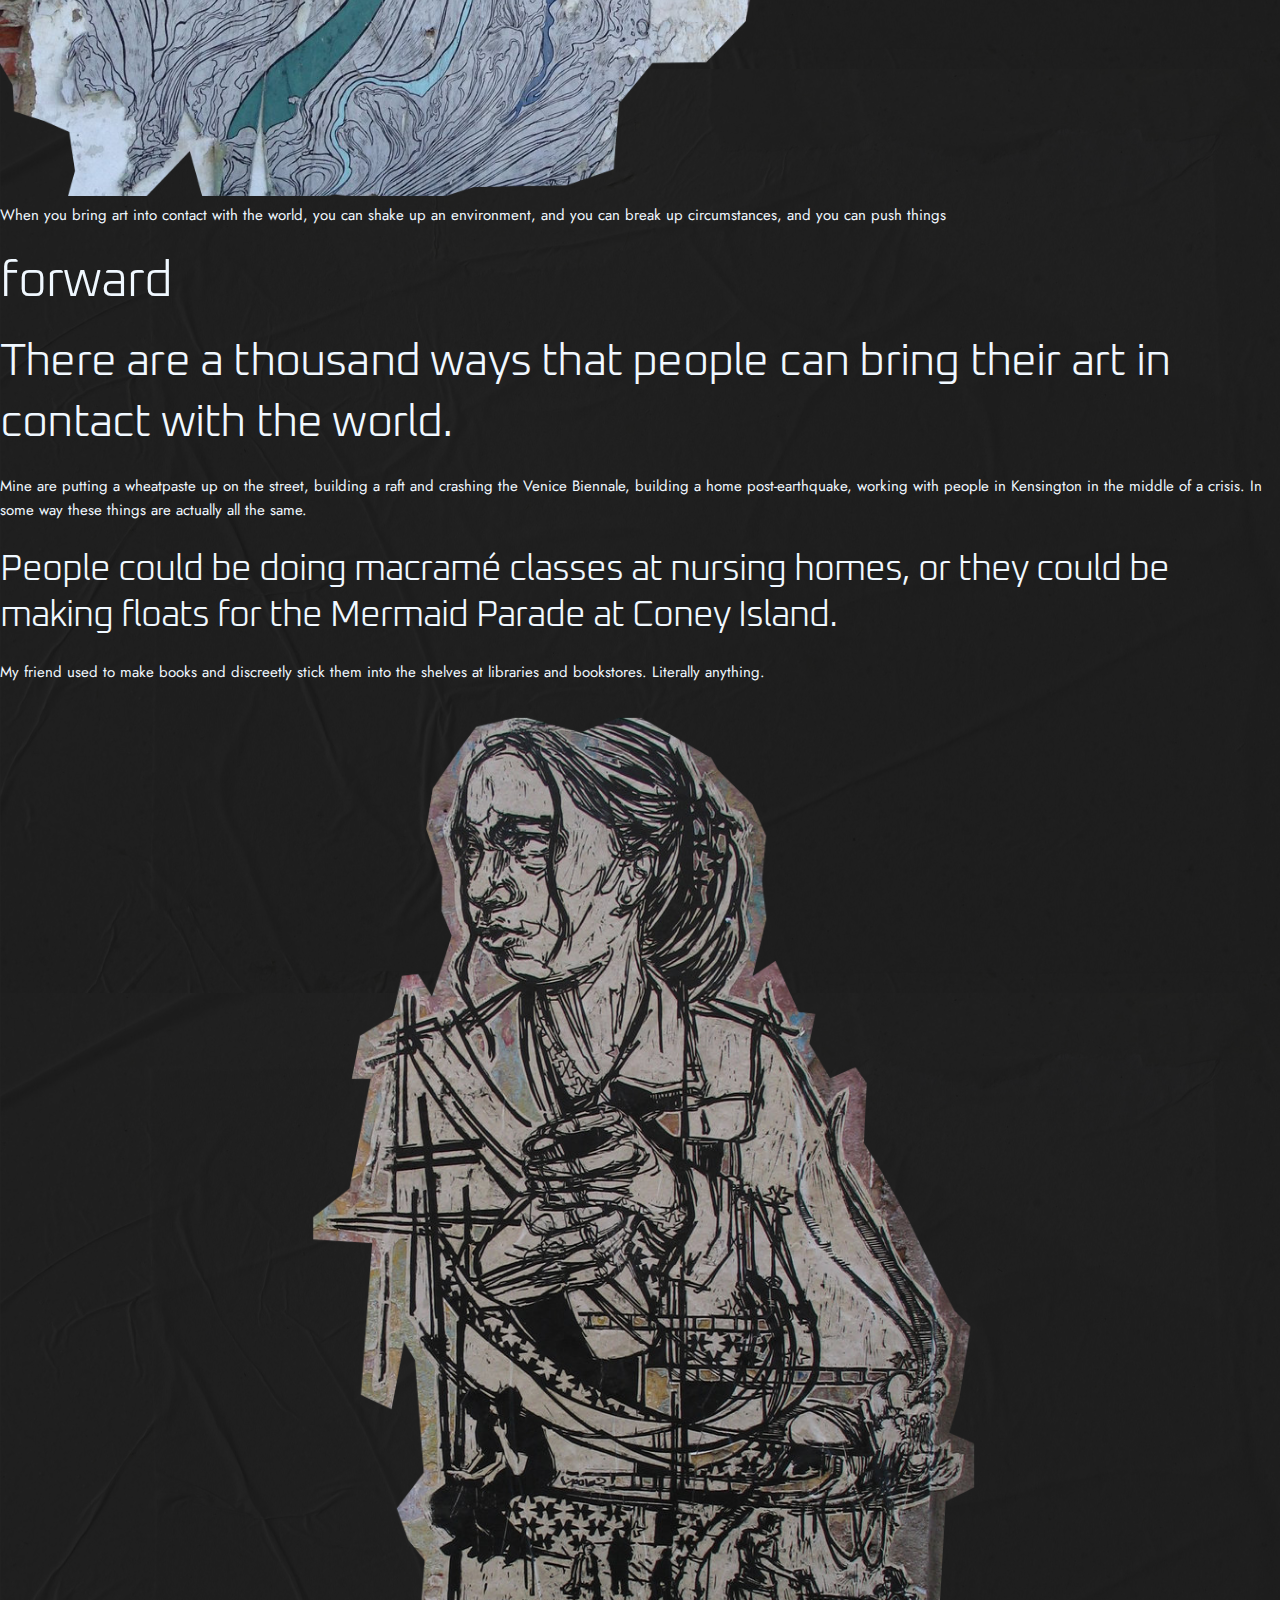
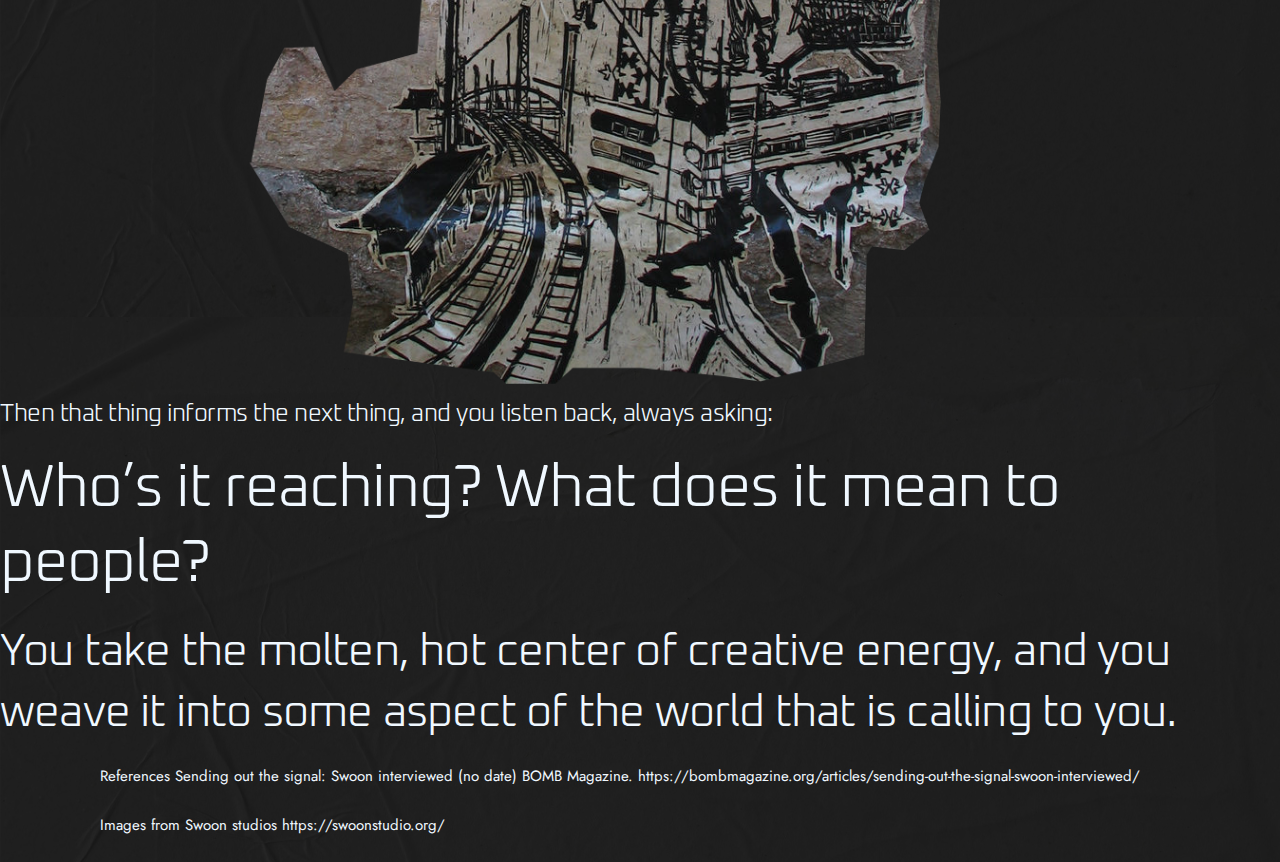
==== commit 1dbb9e14: "updates" ====
--- a/360final/index.html
+++ b/360final/index.html
@@ -37,7 +37,7 @@
     <div class="row textoverlap">
         
         <div class="topleft four columns textmargin">
-            <h2 class="oxanium">Swoon</h2>
+            <h2 class="oxanium uppercase bold tracksmall pinktext">Swoon</h2>
             <p class="jost">
                 Caledonia Curry, known as Swoon, is a contemporary artist and filmmaker 
                 recognized around the world for her pioneering vision of public artwork. 
@@ -254,13 +254,17 @@
     </div>
     
 
-    <footer class="jost">
-        <p>References
-        Sending out the signal: Swoon interviewed (no date) BOMB Magazine.
-        https://bombmagazine.org/articles/sending-out-the-signal-swoon-interviewed/
-
-        Images from Swoon studios
-        https://swoonstudio.org/</p>
+    <footer class="jost textmargin">
+        <p>
+            References
+            Sending out the signal: Swoon interviewed (no date) BOMB Magazine.
+            https://bombmagazine.org/articles/sending-out-the-signal-swoon-interviewed/
+        </p>
+
+        <p>
+            Images from Swoon studios
+            https://swoonstudio.org/
+        </p>       
     </footer>
 
 
--- a/360final/css/stylesheet.css
+++ b/360final/css/stylesheet.css
@@ -54,8 +54,20 @@
 }
 
 .textmargin{
-    margin-left: 50px !important;
-    margin-right: 50px !important;
+    margin-left: 100px !important;
+    margin-right: 100px !important;
+}
+
+.uppercase {
+    text-transform: uppercase;
+}
+
+.bold {
+    font-weight: 800;
+}
+
+.pinktext {
+    color: rgb(255, 120, 142);
 }
 
 /* IDs */
@@ -87,4 +99,12 @@
 
 img {
     column-width: 200%;
+}
+
+h2 {
+    font-size: 4em;
+}
+
+h4 {
+    font-size: 3em;
 }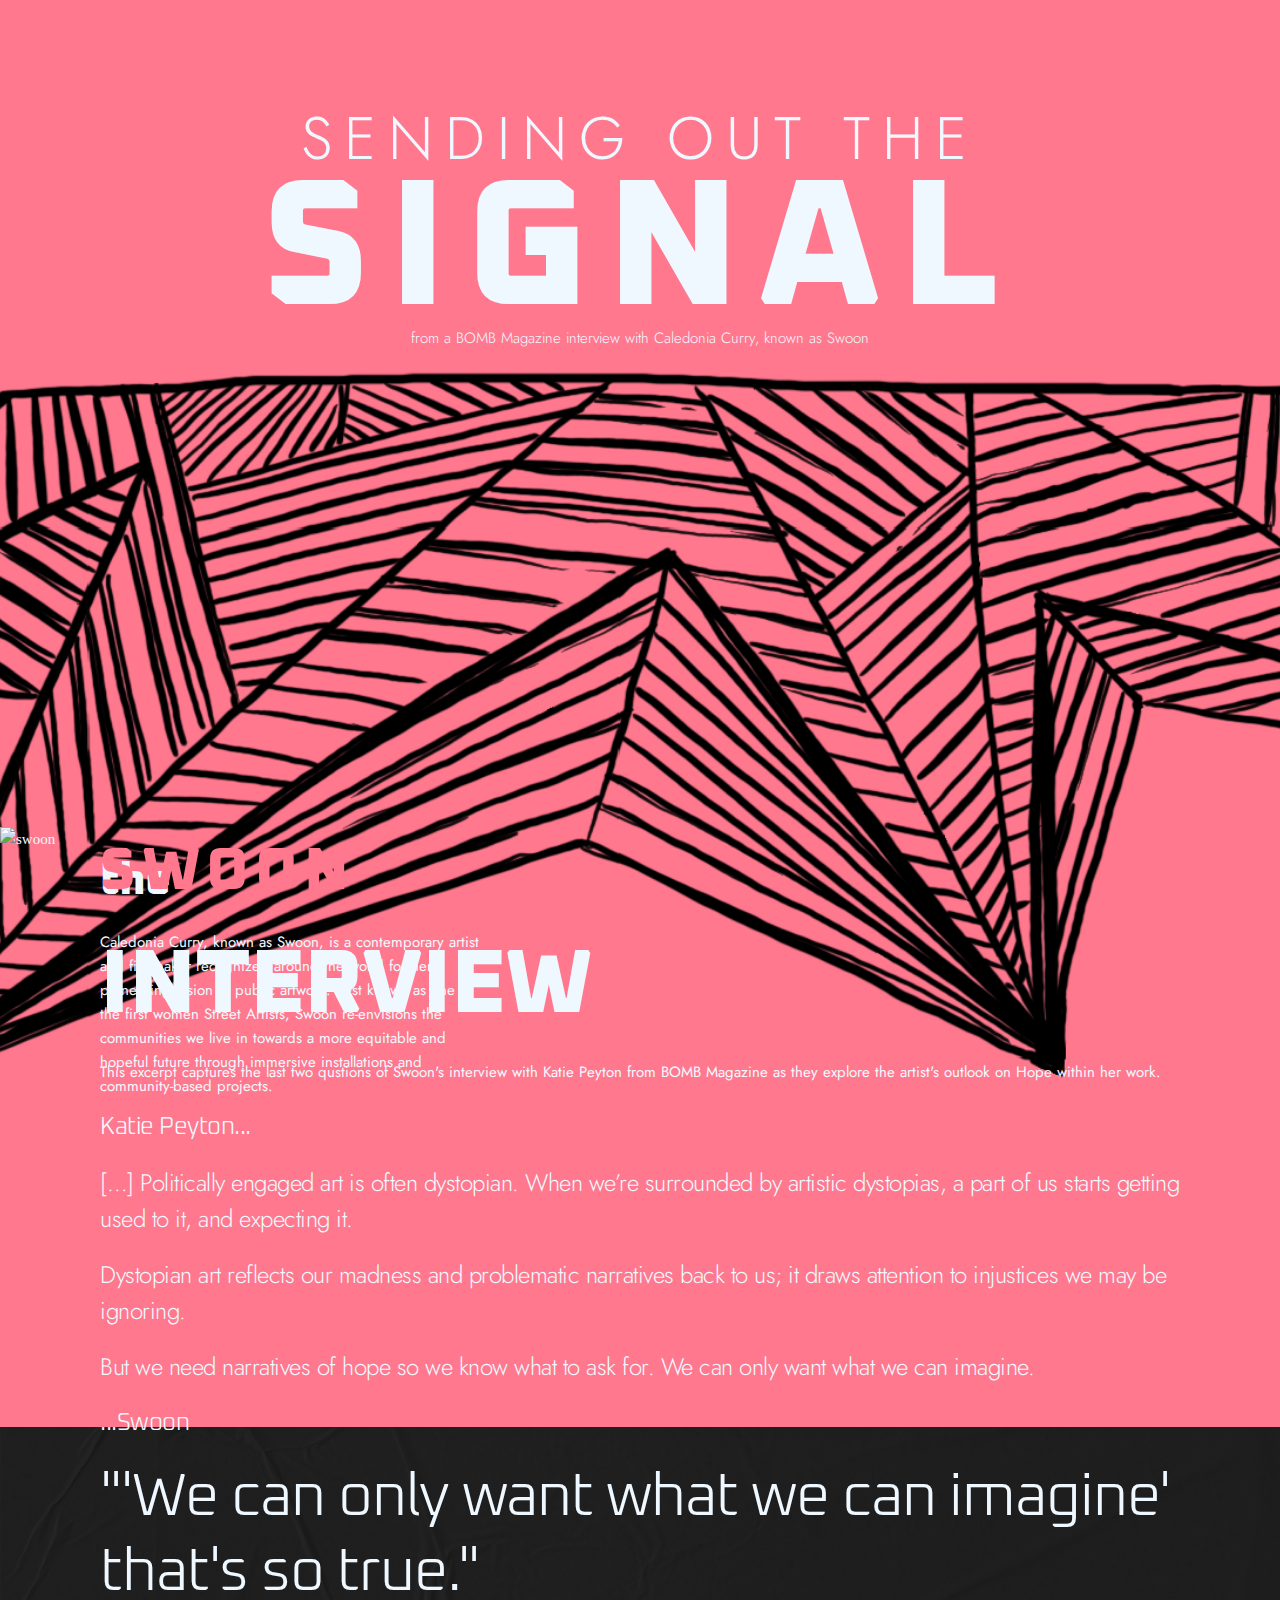
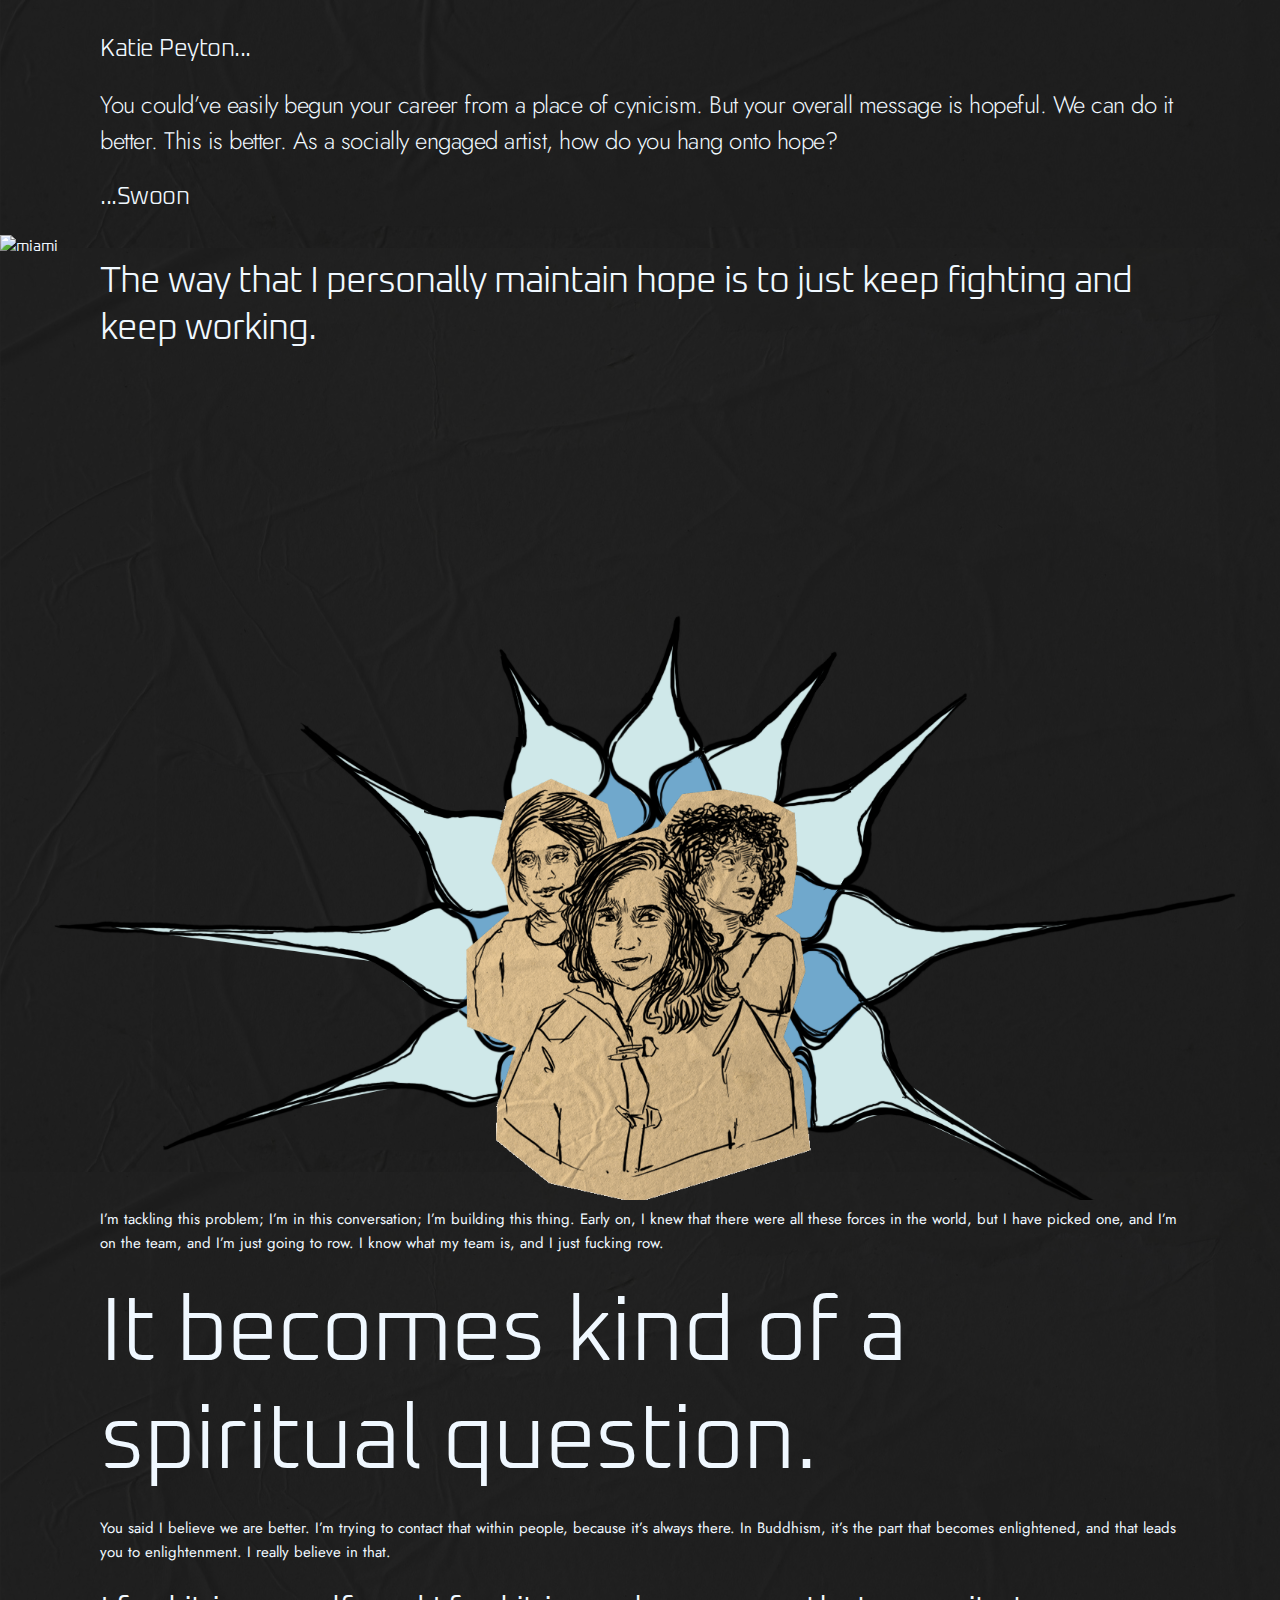
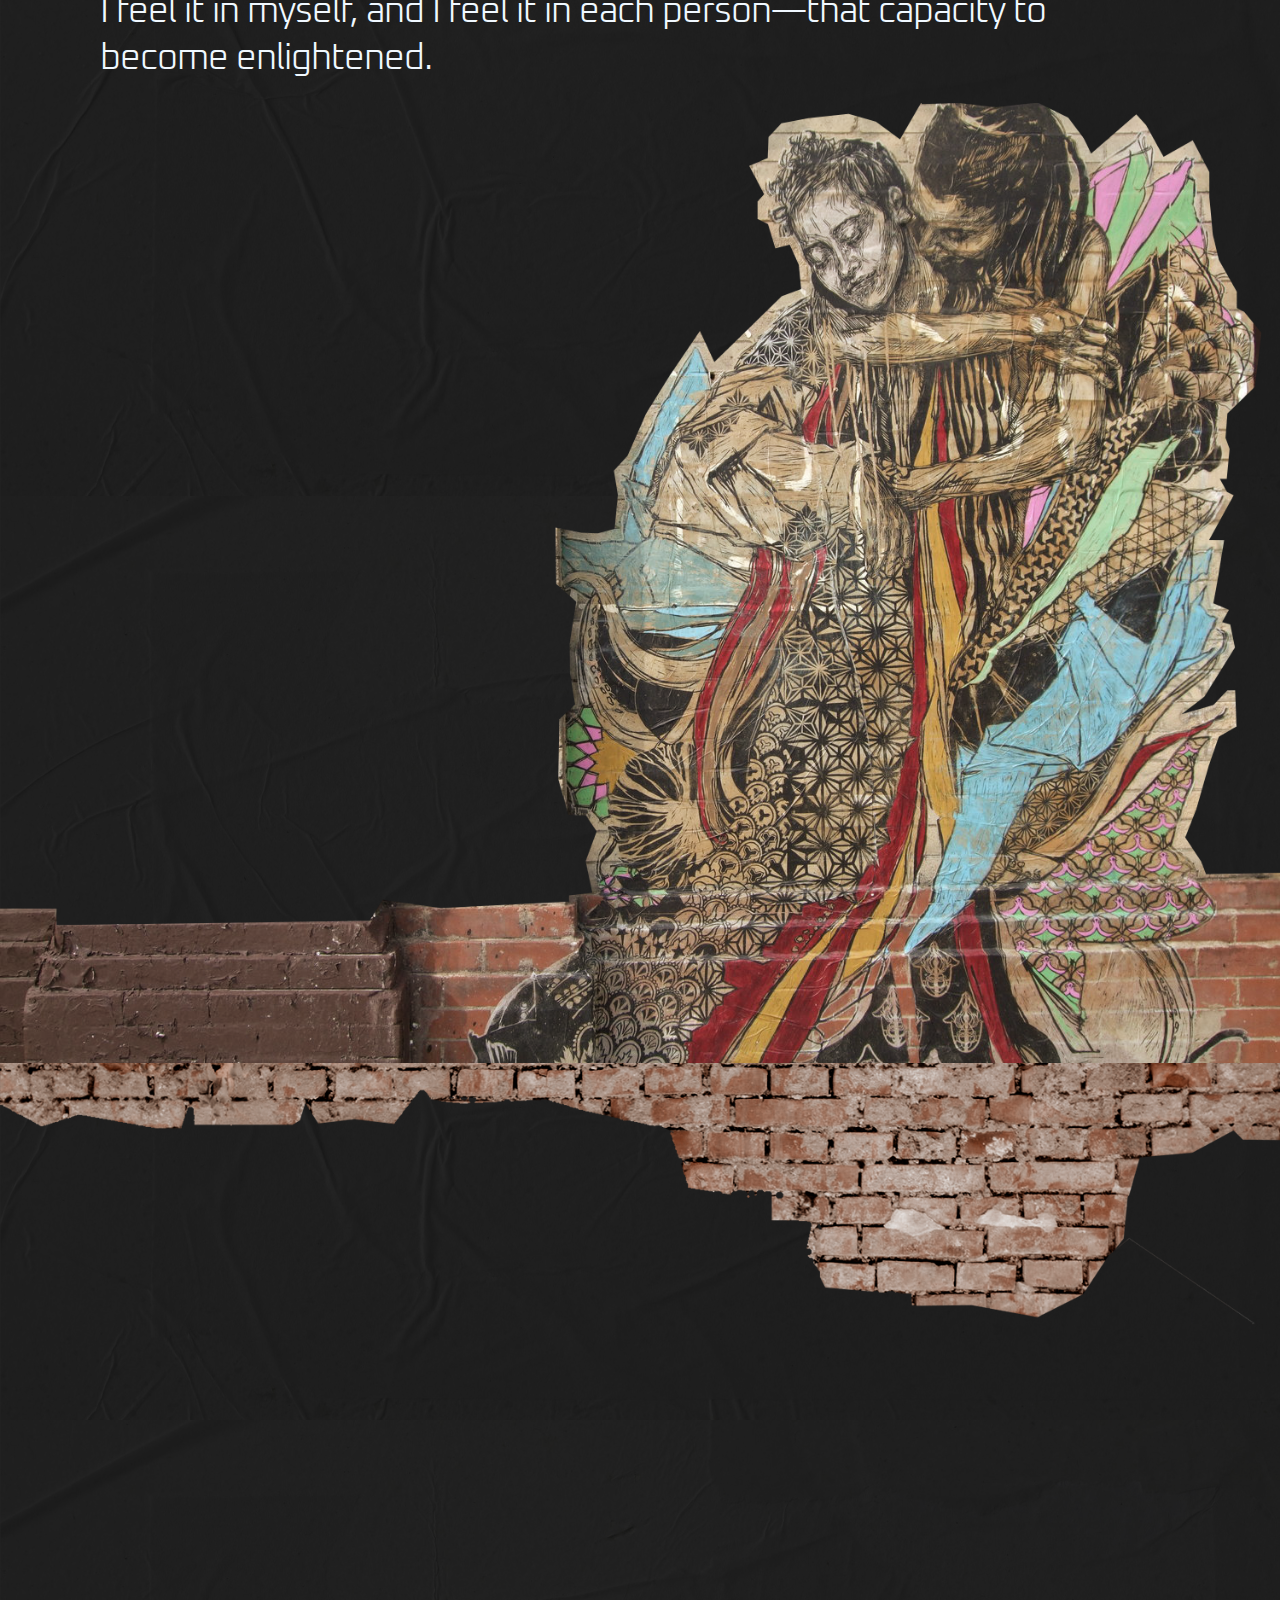
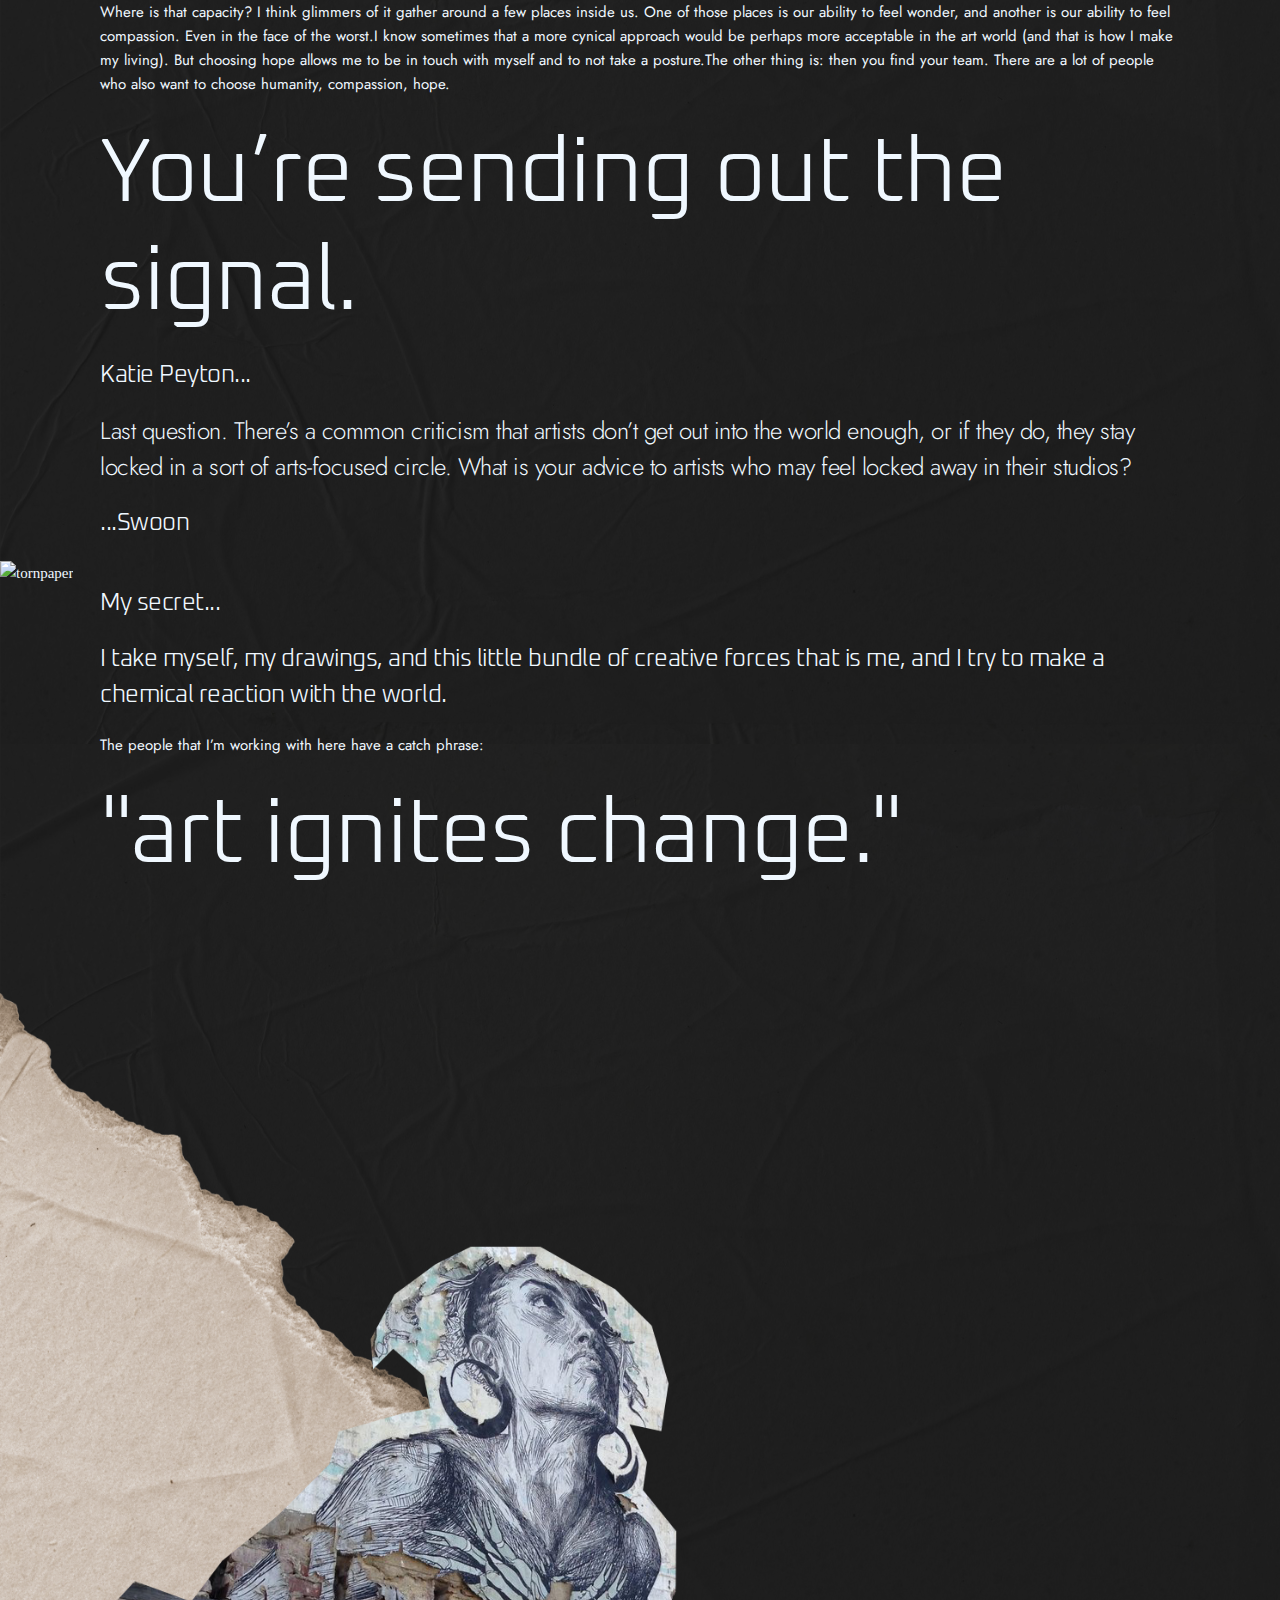
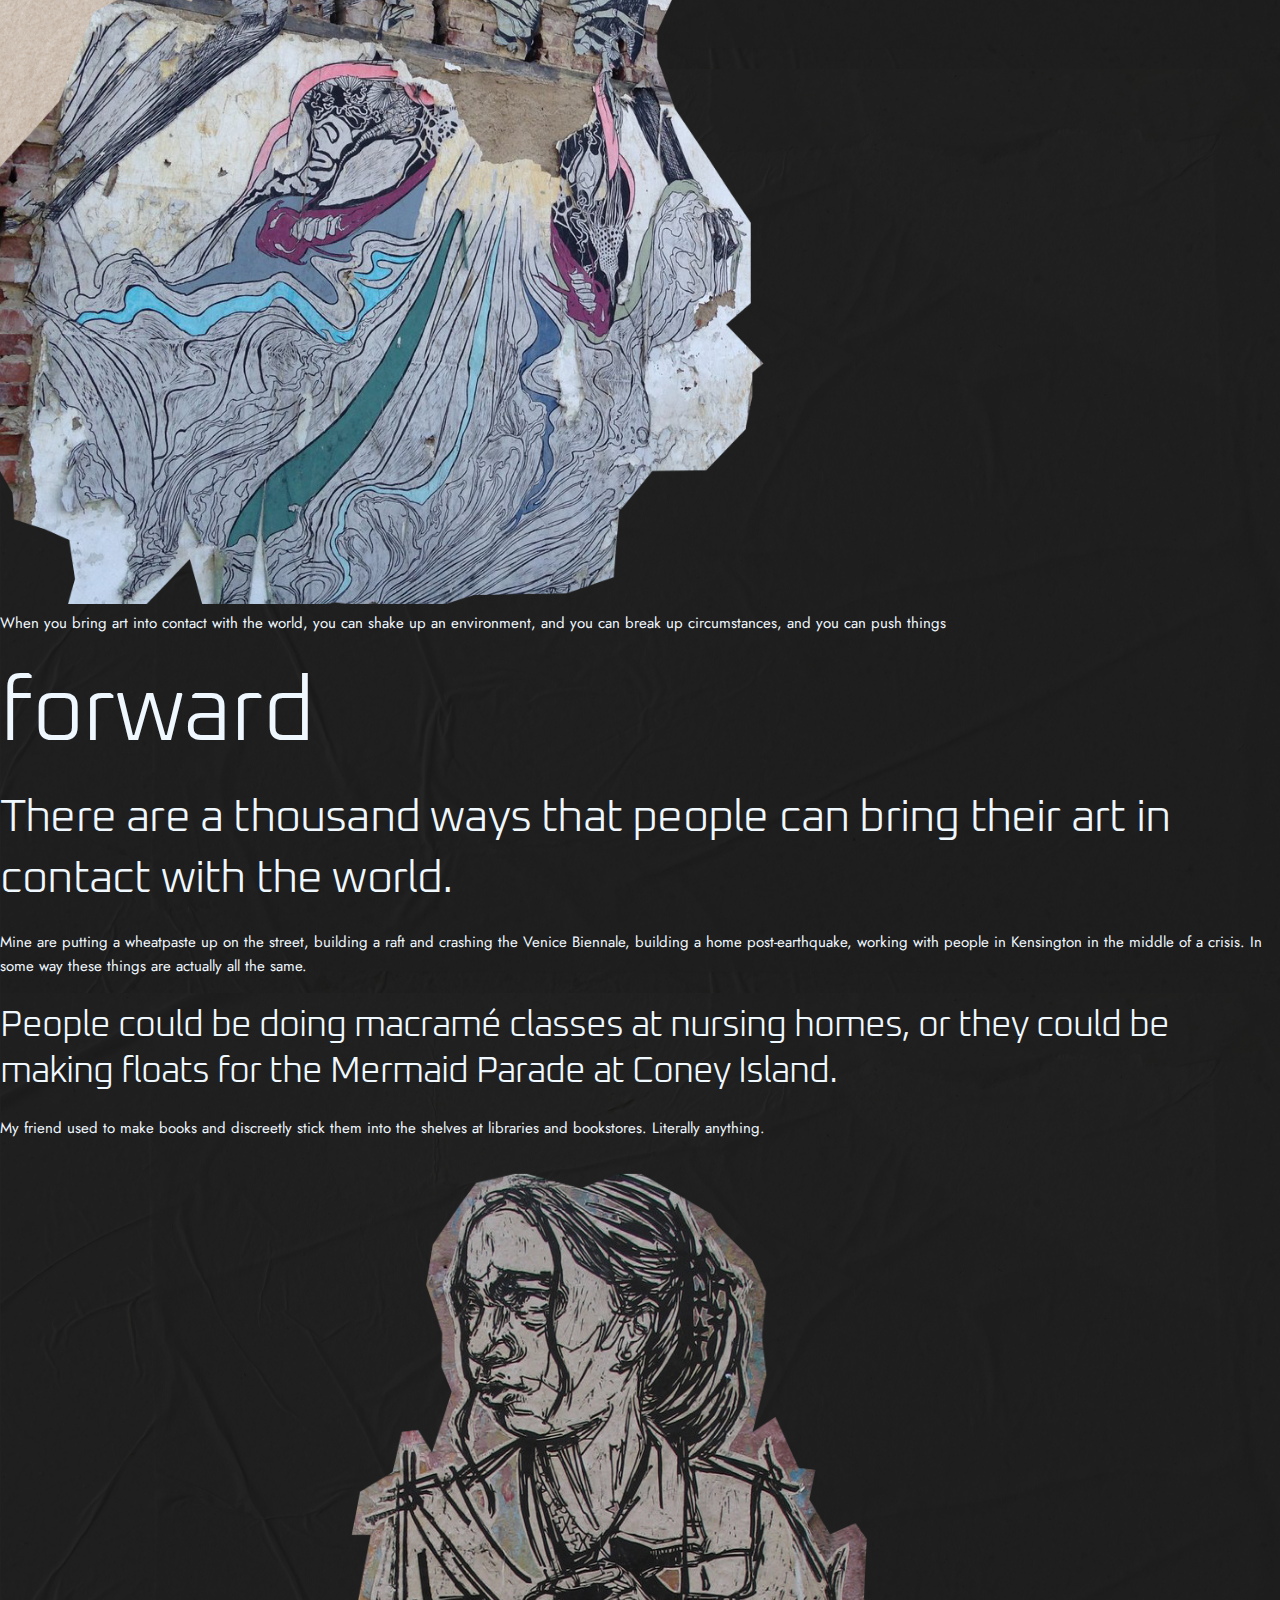
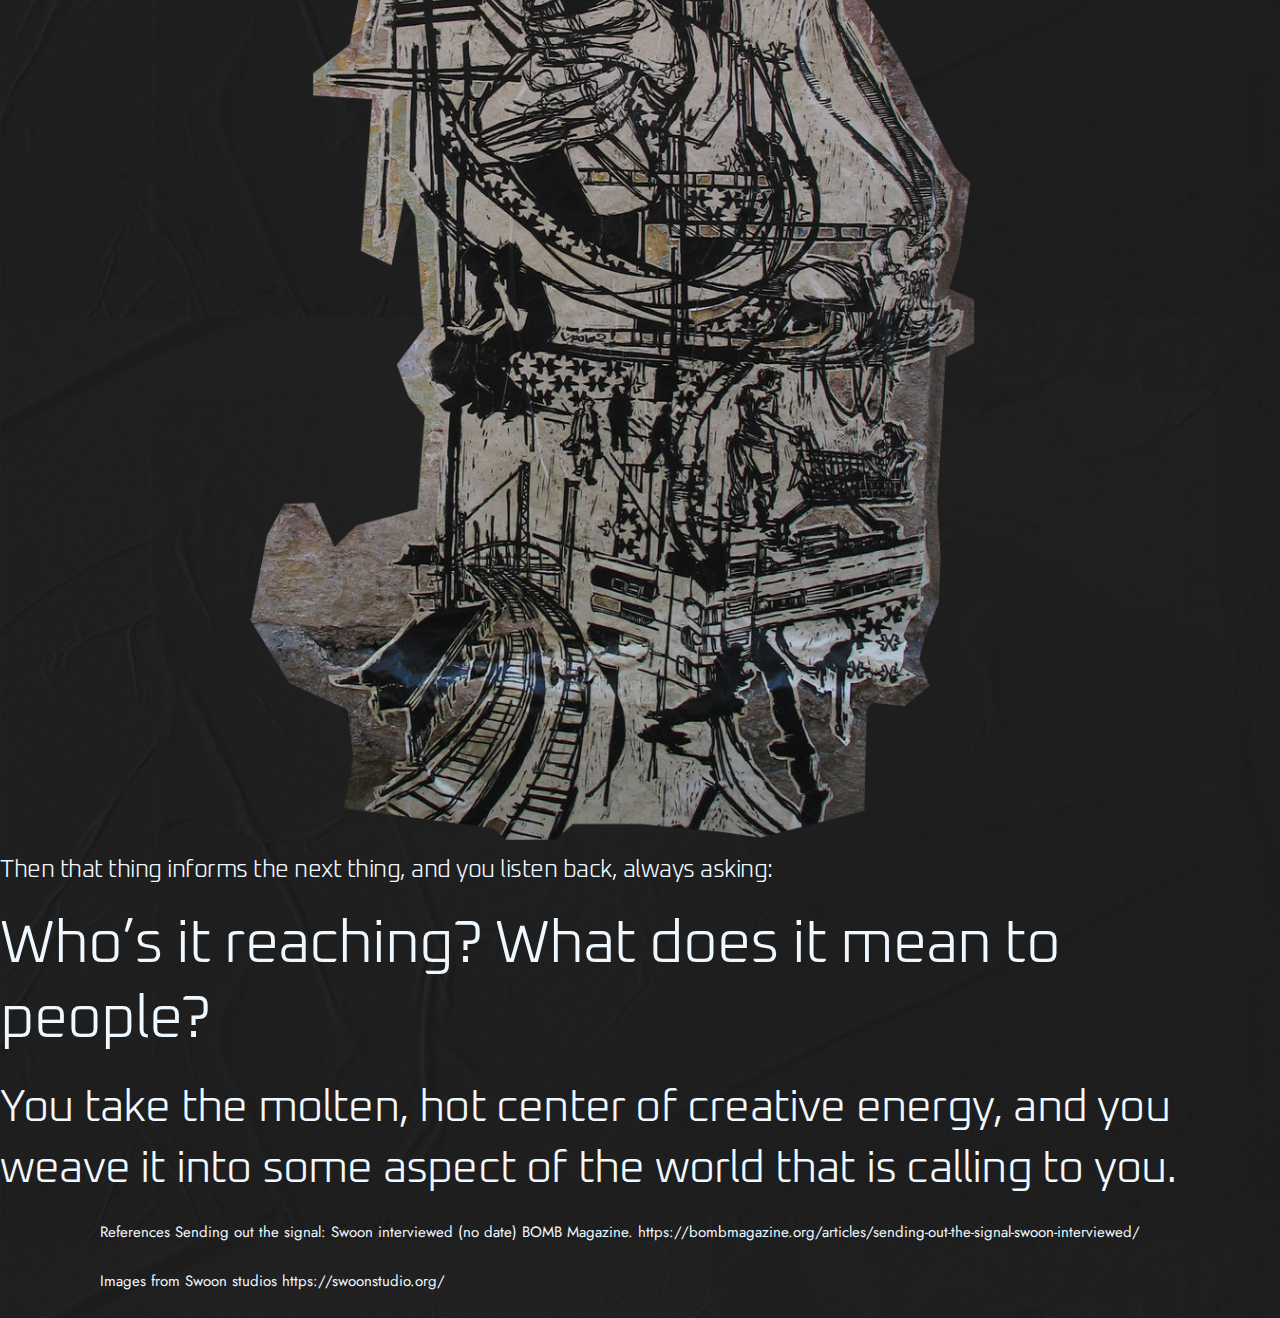
==== commit 2c8a7d5d: "font size" ====
--- a/360final/index.html
+++ b/360final/index.html
@@ -53,8 +53,8 @@
     <div class="row">
 
         <div class="oxanium textmargin">
-            <h4>the</h4>
-            <h1>INTERVIEW</h1>
+            <h4 class="bold">the</h4>
+            <h1 class="bold">INTERVIEW</h1>
         </div>
 
         <p class="jost textmargin">
@@ -265,6 +265,7 @@
             Images from Swoon studios
             https://swoonstudio.org/
         </p>       
+   
     </footer>
 
 
--- a/360final/css/stylesheet.css
+++ b/360final/css/stylesheet.css
@@ -101,10 +101,14 @@
     column-width: 200%;
 }
 
+h1 {
+    font-size: 6em;
+}
+
 h2 {
     font-size: 4em;
 }
 
 h4 {
     font-size: 3em;
-}+}
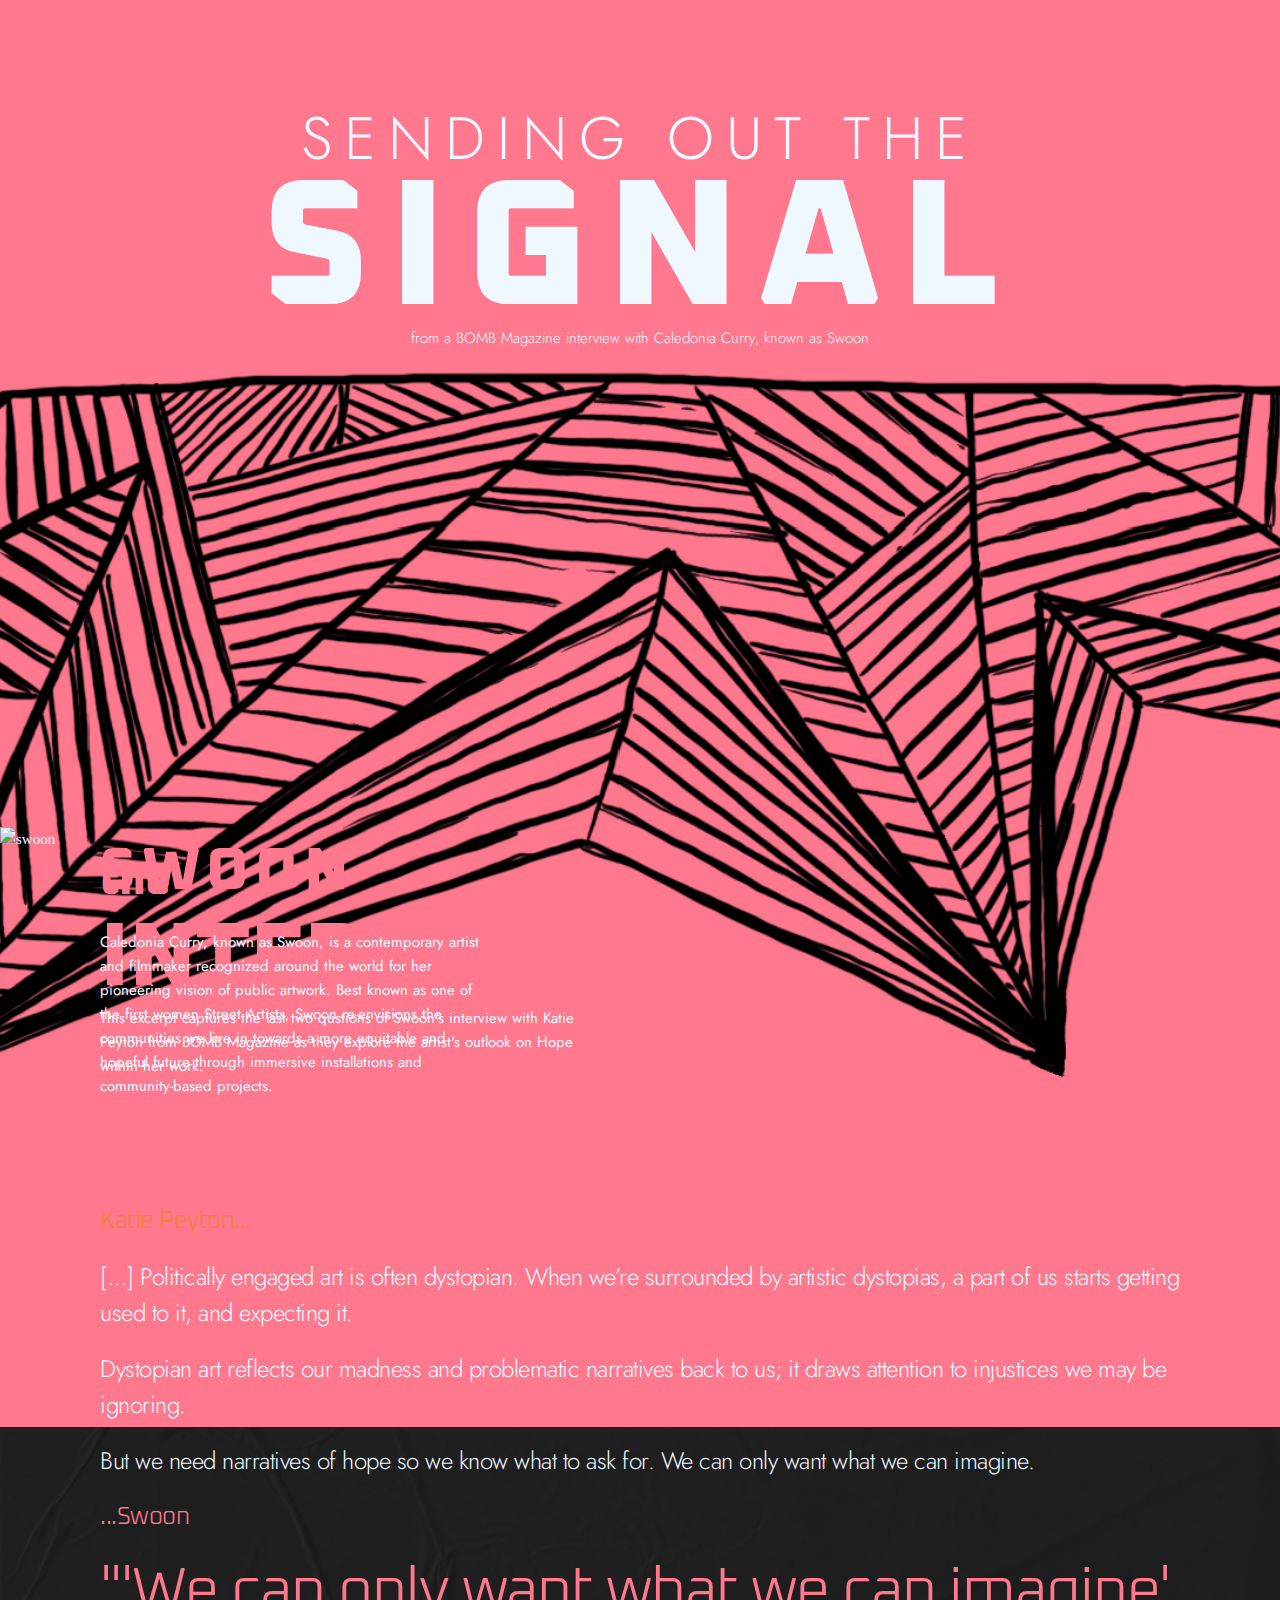
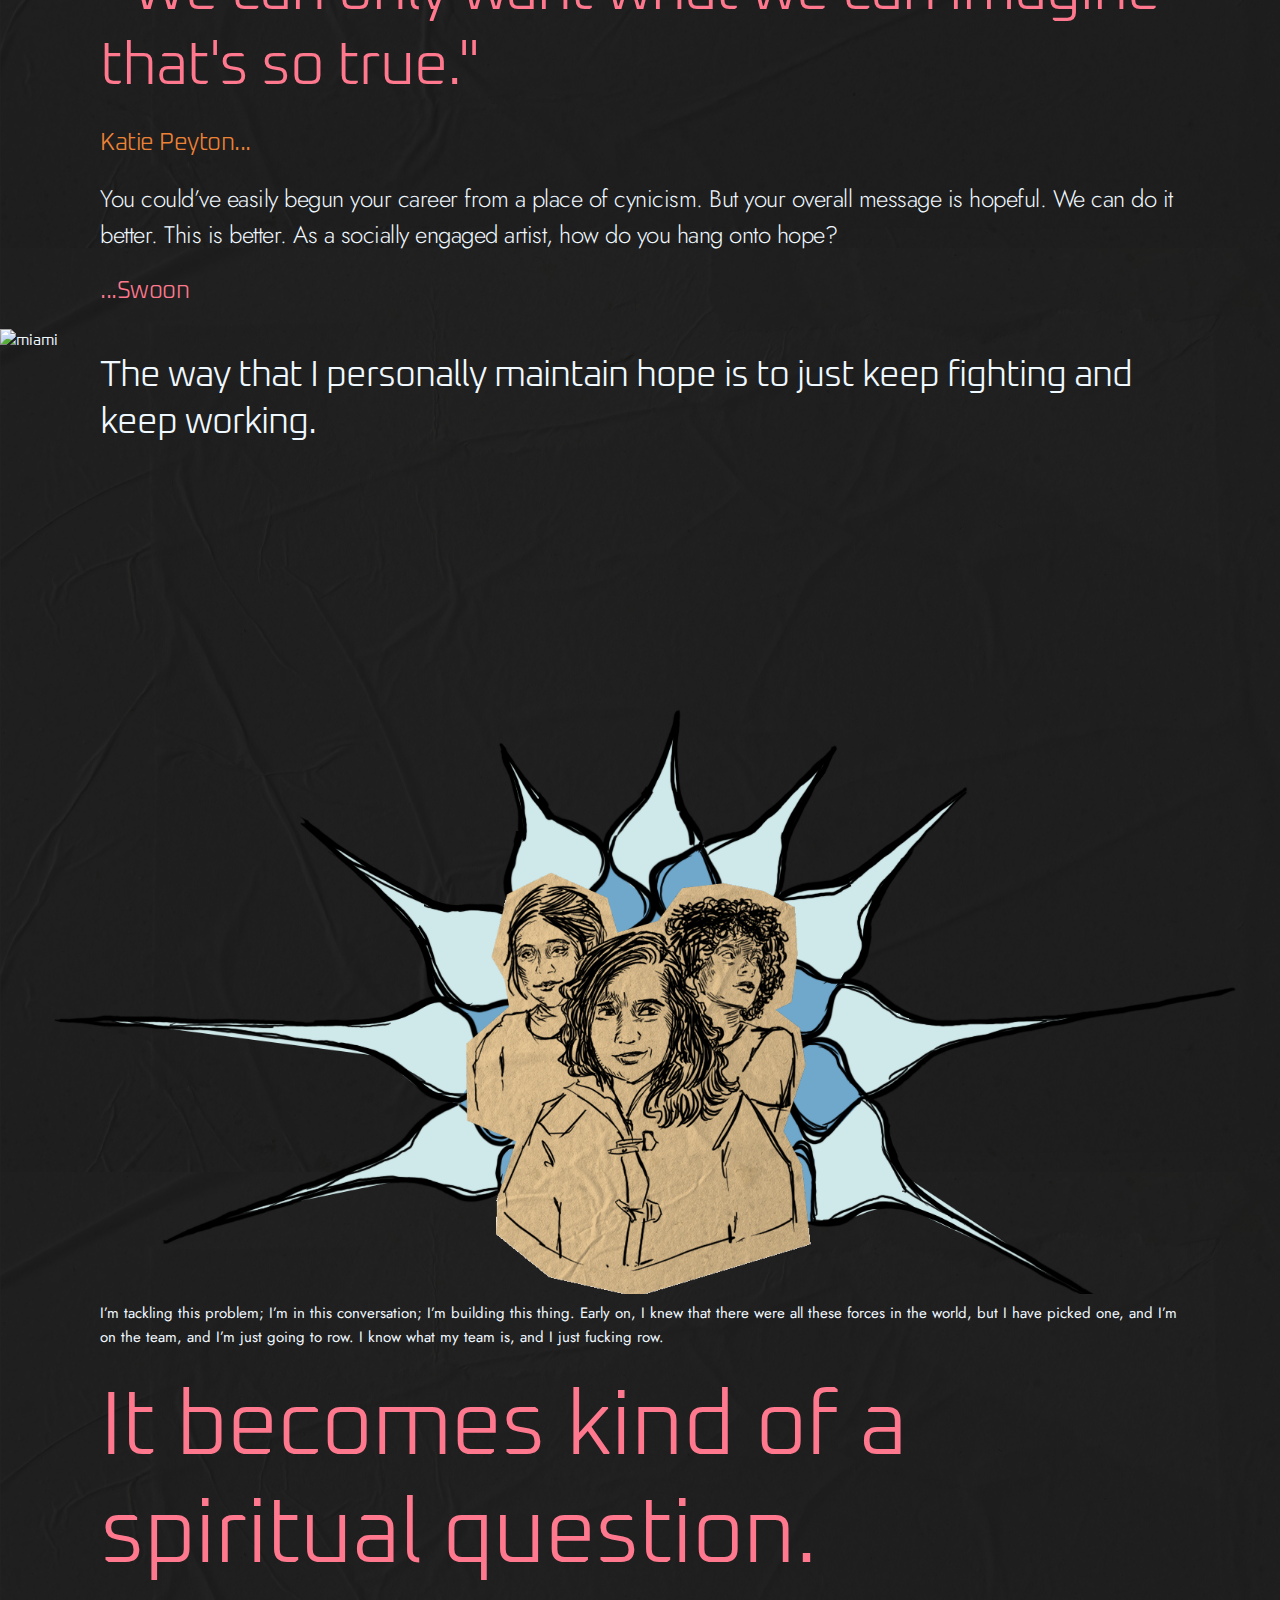
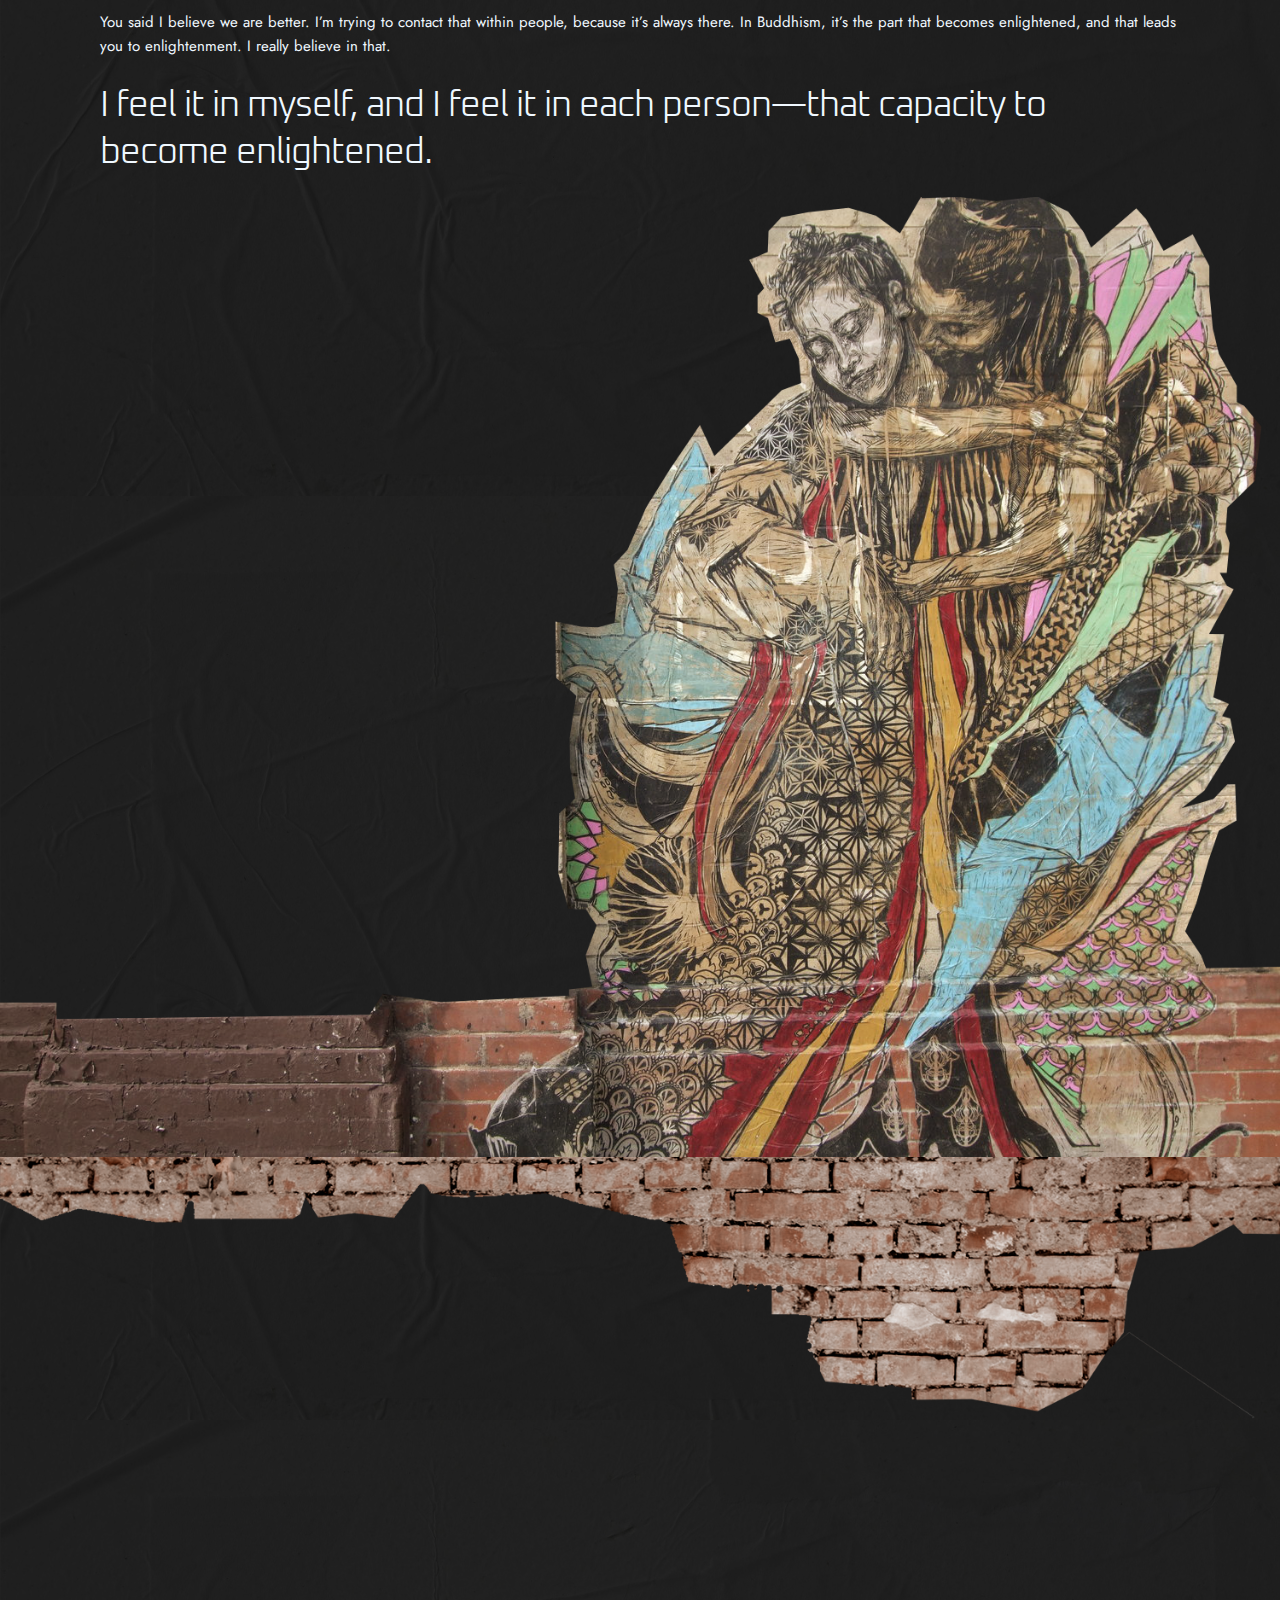
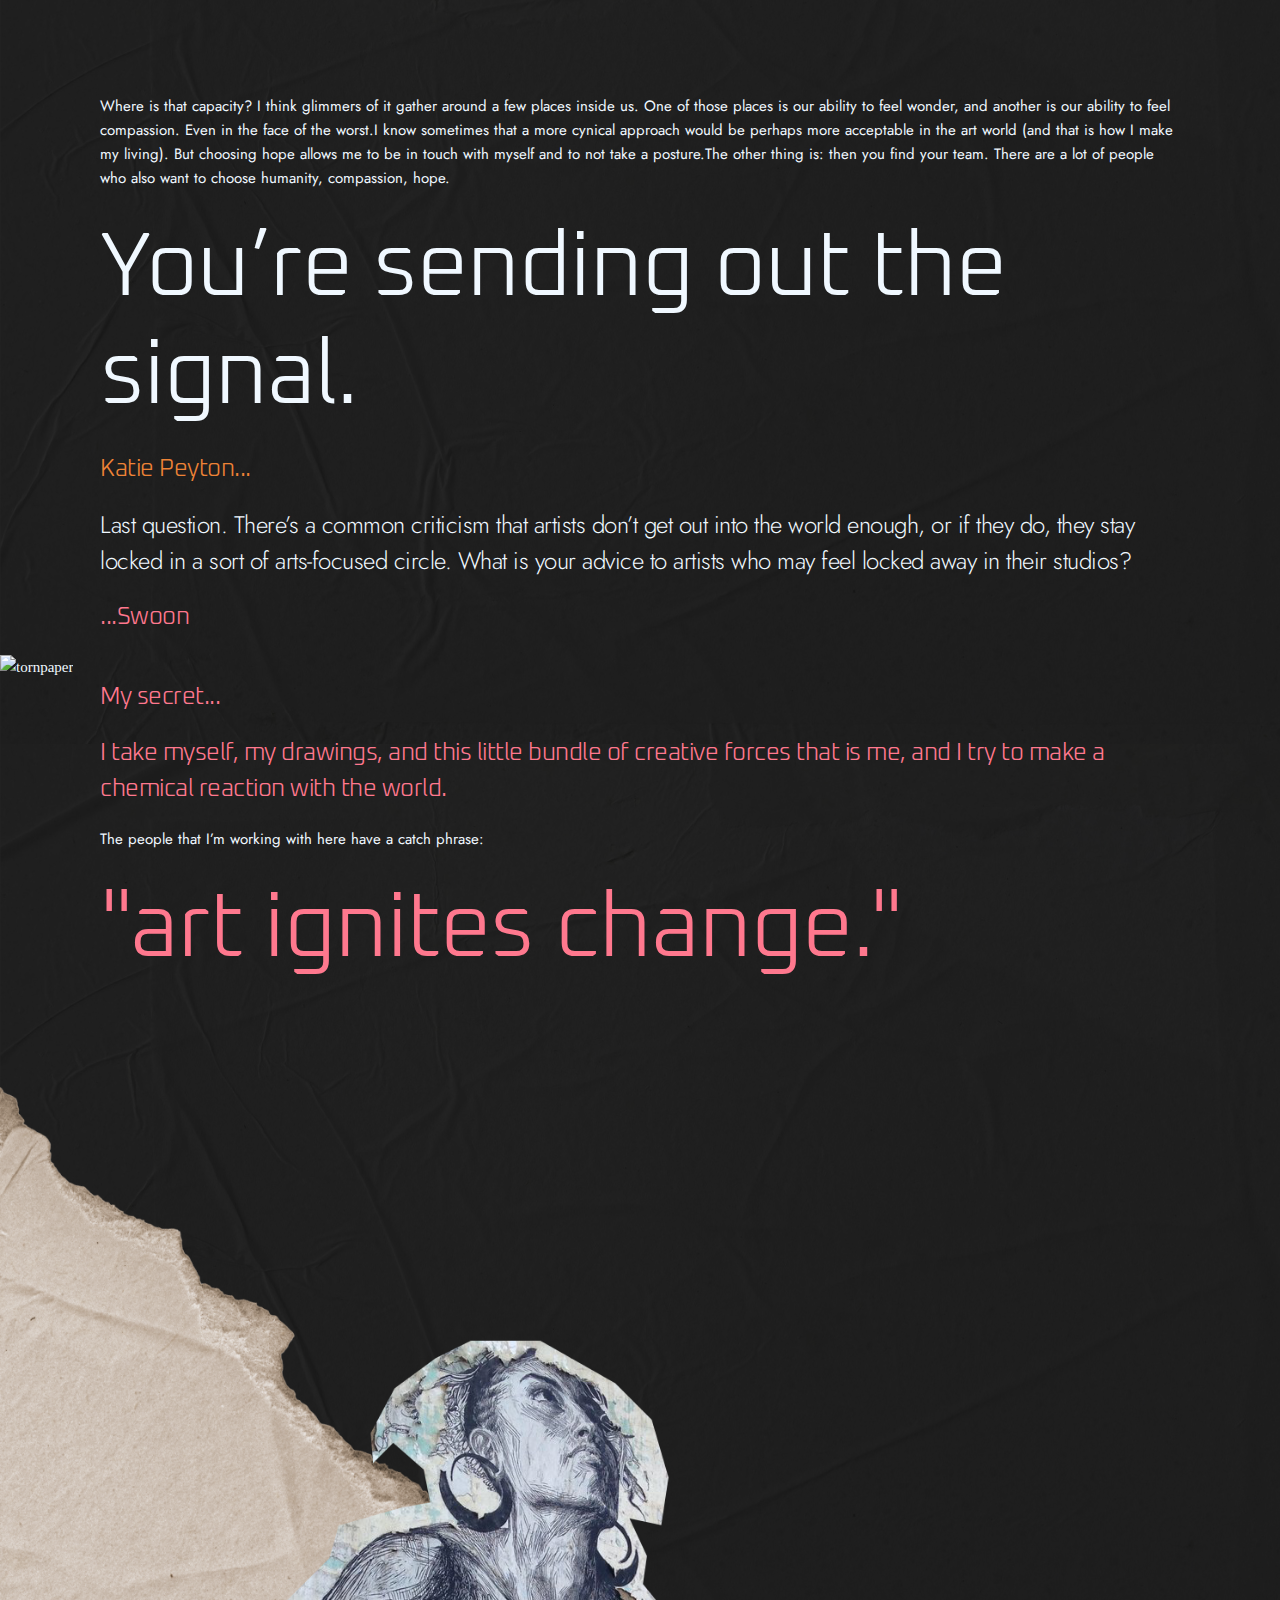
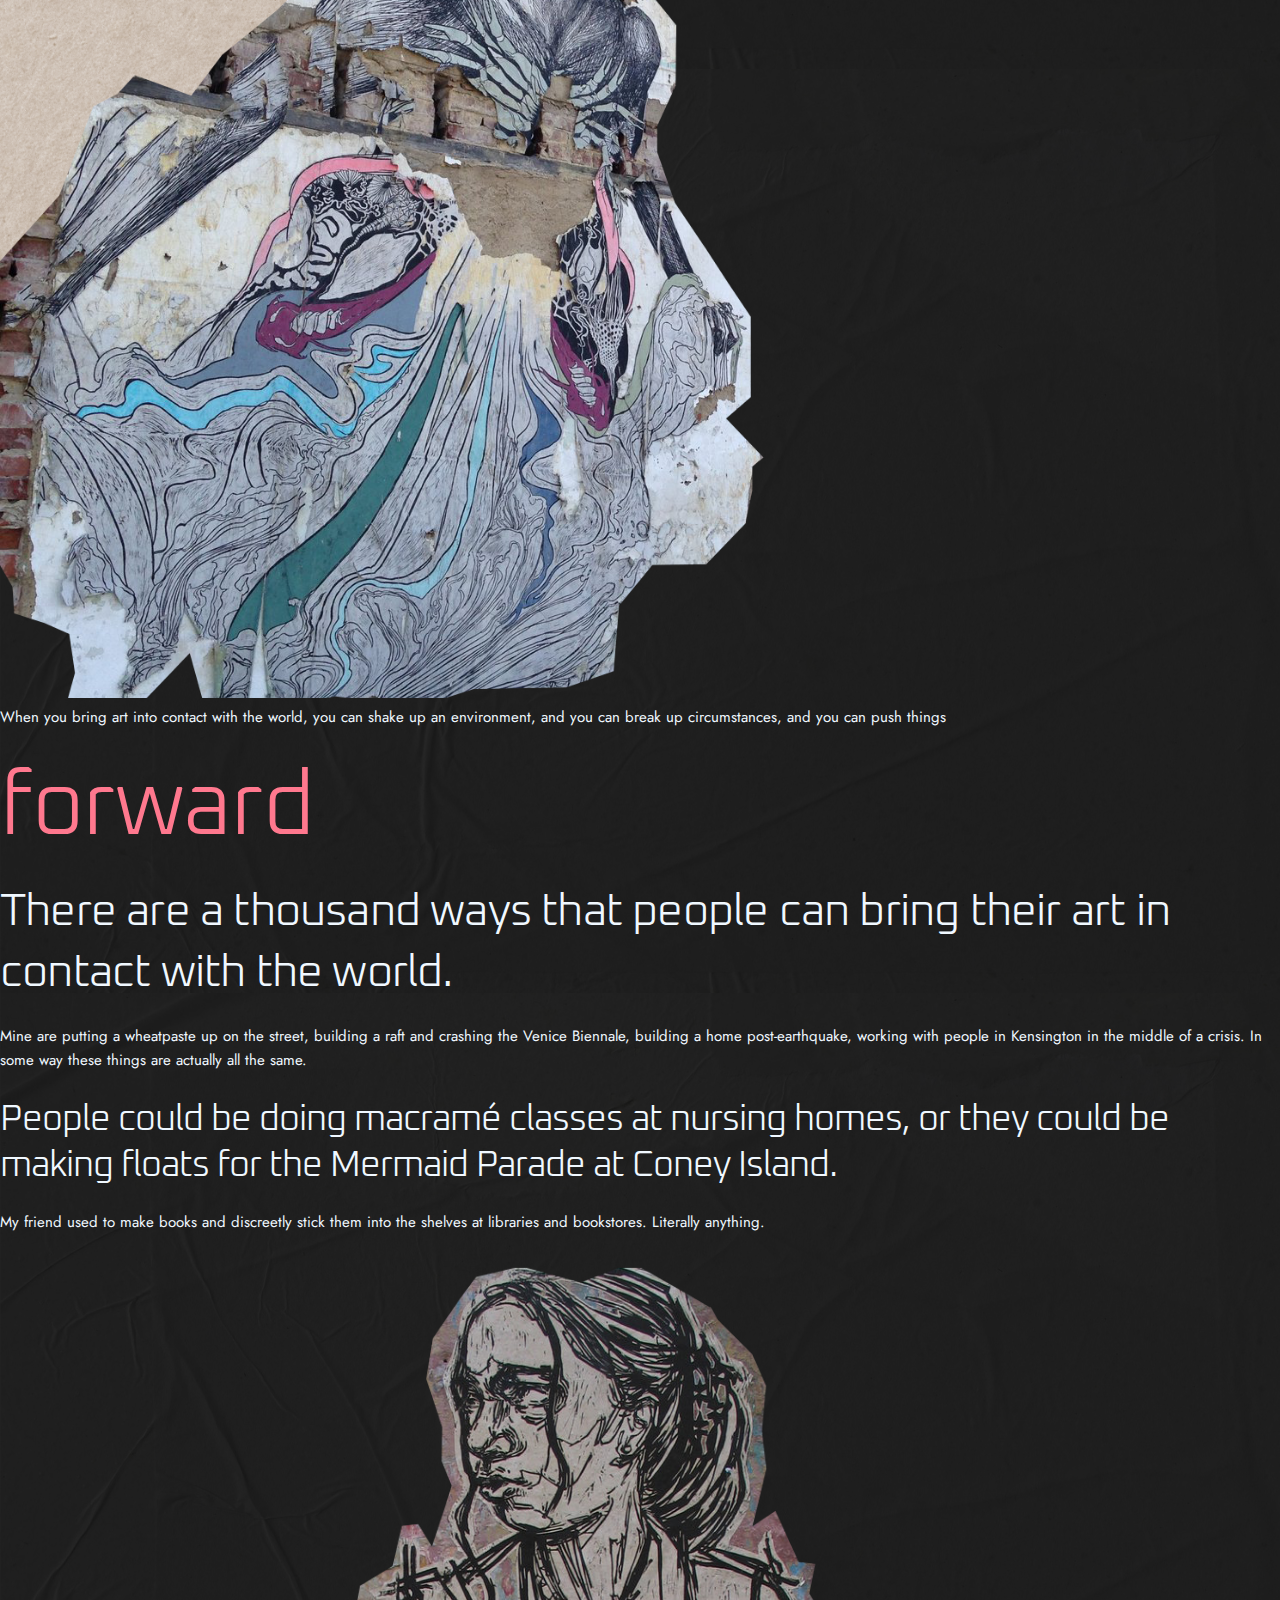
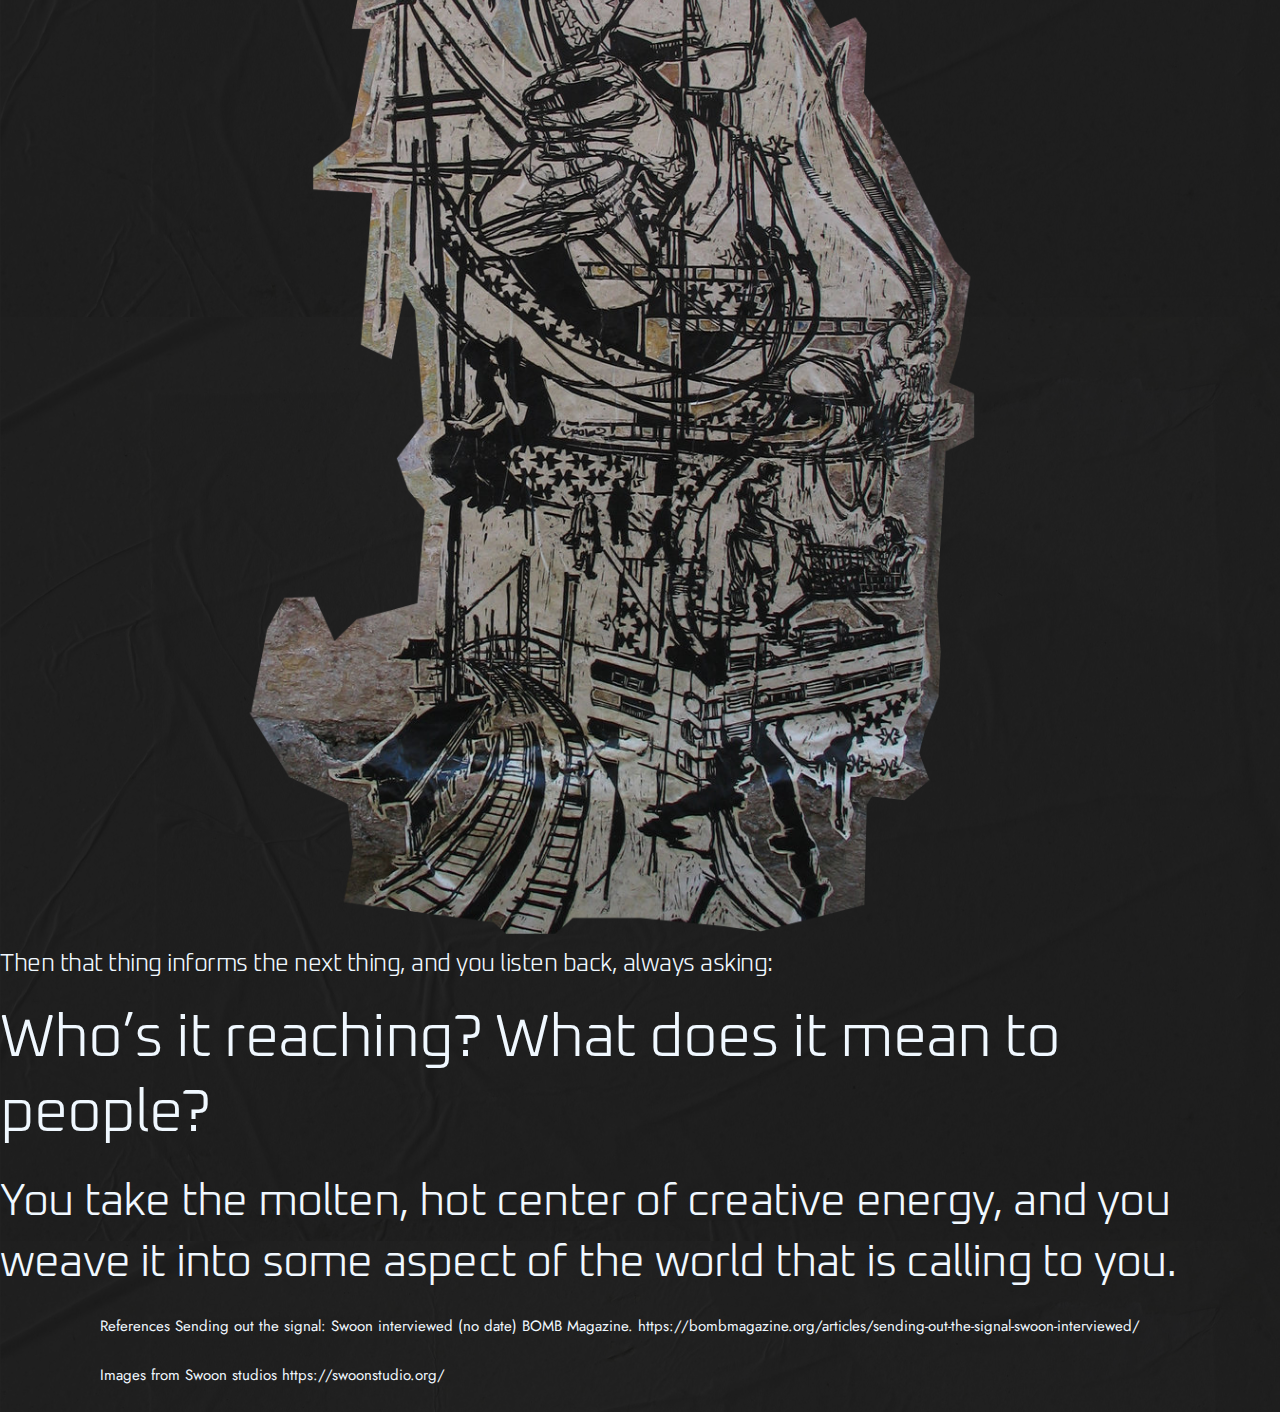
==== commit e0307b90: "text color changes" ====
--- a/360final/index.html
+++ b/360final/index.html
@@ -22,7 +22,7 @@
 </head>
 <body>
    
-    <div id="landing" class="row bottompad bkgpink">
+    <div id="landing" class="row bottompad300 bkgpink">
         <h3 class="title tracklarge">SENDING OUT THE</h3>
 
         <h1 id="signal" class="tracksmall">SIGNAL</h1>
@@ -50,14 +50,14 @@
 
     </div>
 
-    <div class="row">
-
-        <div class="oxanium textmargin">
+    <div class="row bottompad100">
+
+        <div class="oxanium textmargin pinktext">
             <h4 class="bold">the</h4>
-            <h1 class="bold">INTERVIEW</h1>
-        </div>
-
-        <p class="jost textmargin">
+            <h1 class="bold leading">INTERVIEW</h1>
+        </div>
+
+        <p class="jost textmargin five columns">
             This excerpt captures the last two qustions of Swoon's interview with Katie
             Peyton from BOMB Magazine as they explore the artist's outlook on Hope within 
             her work.
@@ -66,7 +66,7 @@
     </div>
 
     <div class="row textmargin">
-        <h5 class="oxanium">Katie Peyton... </h5>
+        <h5 class="oxanium orangetxt">Katie Peyton... </h5>
 
         <div class="jost">
             <h5>
@@ -87,7 +87,7 @@
 
     </div>
 
-    <div class="row oxanium textmargin">
+    <div class="row oxanium textmargin pinktext">
         
         <h5>...Swoon</h5>
         <h2>
@@ -98,7 +98,7 @@
 
     <div class="row textmargin">
 
-        <h5 class="oxanium">Katie Peyton...</h5>
+        <h5 class="oxanium orangetxt">Katie Peyton...</h5>
         <h5 class="jost">
             You could’ve easily begun your career from a place of cynicism. But your 
             overall message is hopeful. We can do it better. This is better. As a socially 
@@ -109,7 +109,7 @@
 
     <div>
         <div class="oxanium">
-            <h5 class="textmargin">...Swoon</h5>
+            <h5 class="textmargin pinktext">...Swoon</h5>
 
             <img src="images/Miami-edge.svg" alt="miami"/>
 
@@ -129,7 +129,7 @@
             I just fucking row.
             </p>
 
-            <h1 class="oxanium textmargin">
+            <h1 class="oxanium textmargin pinktext">
                 It becomes kind of a spiritual question. 
             </h1>
 
@@ -164,7 +164,7 @@
     </div>
 
     <div class="textmargin">
-        <h5 class="oxanium">Katie Peyton...</h5>
+        <h5 class="oxanium orangetxt">Katie Peyton...</h5>
         
         <h5 class="jost">
             Last question. There’s a common criticism that artists don’t get out into the 
@@ -175,11 +175,11 @@
     </div>
 
     <div>
-        <h5 class="oxanium textmargin">...Swoon</h5>
+        <h5 class="oxanium textmargin pinktext">...Swoon</h5>
 
         <img src="images/tornpapercoomp.svg" alt="tornpaper"/>
 
-        <div class="oxanium textmargin">
+        <div class="oxanium textmargin pinktext">
             <h5>
                 My secret... 
             </h5>
@@ -194,7 +194,7 @@
             The people that I’m working with here have a catch phrase: 
         </p>
        
-        <h1 class="oxanium textmargin">
+        <h1 class="oxanium textmargin pinktext">
             "art ignites change."
         </h1>
 
@@ -206,7 +206,7 @@
                  and you can break up circumstances, and you can push things 
             </p>
      
-             <h1 class="oxanium">
+             <h1 class="oxanium pinktext">
                  forward
              </h1>
      
--- a/360final/css/stylesheet.css
+++ b/360final/css/stylesheet.css
@@ -24,13 +24,6 @@
     font-size: 4em;
     font-weight: medium;
 }
-.tracklarge {
-    letter-spacing: .2em;
-}
-
-.tracksmall {
-    letter-spacing: .1em;
-}
 
 .bkgpink {
     width: 100%;
@@ -49,13 +42,28 @@
     left: 15 px;
 }
 
-.bottompad{
+.bottompad300{
     padding-bottom: 300px;
+}
+
+.bottompad100{
+    padding-bottom: 100px;
 }
 
 .textmargin{
     margin-left: 100px !important;
     margin-right: 100px !important;
+}
+
+
+/* type treatment */
+
+.tracklarge {
+    letter-spacing: .2em;
+}
+
+.tracksmall {
+    letter-spacing: .1em;
 }
 
 .uppercase {
@@ -68,6 +76,14 @@
 
 .pinktext {
     color: rgb(255, 120, 142);
+}
+
+.orangetxt{
+    color: rgb(238,131,54);
+}
+
+.leading{
+    line-height: .6em;
 }
 
 /* IDs */
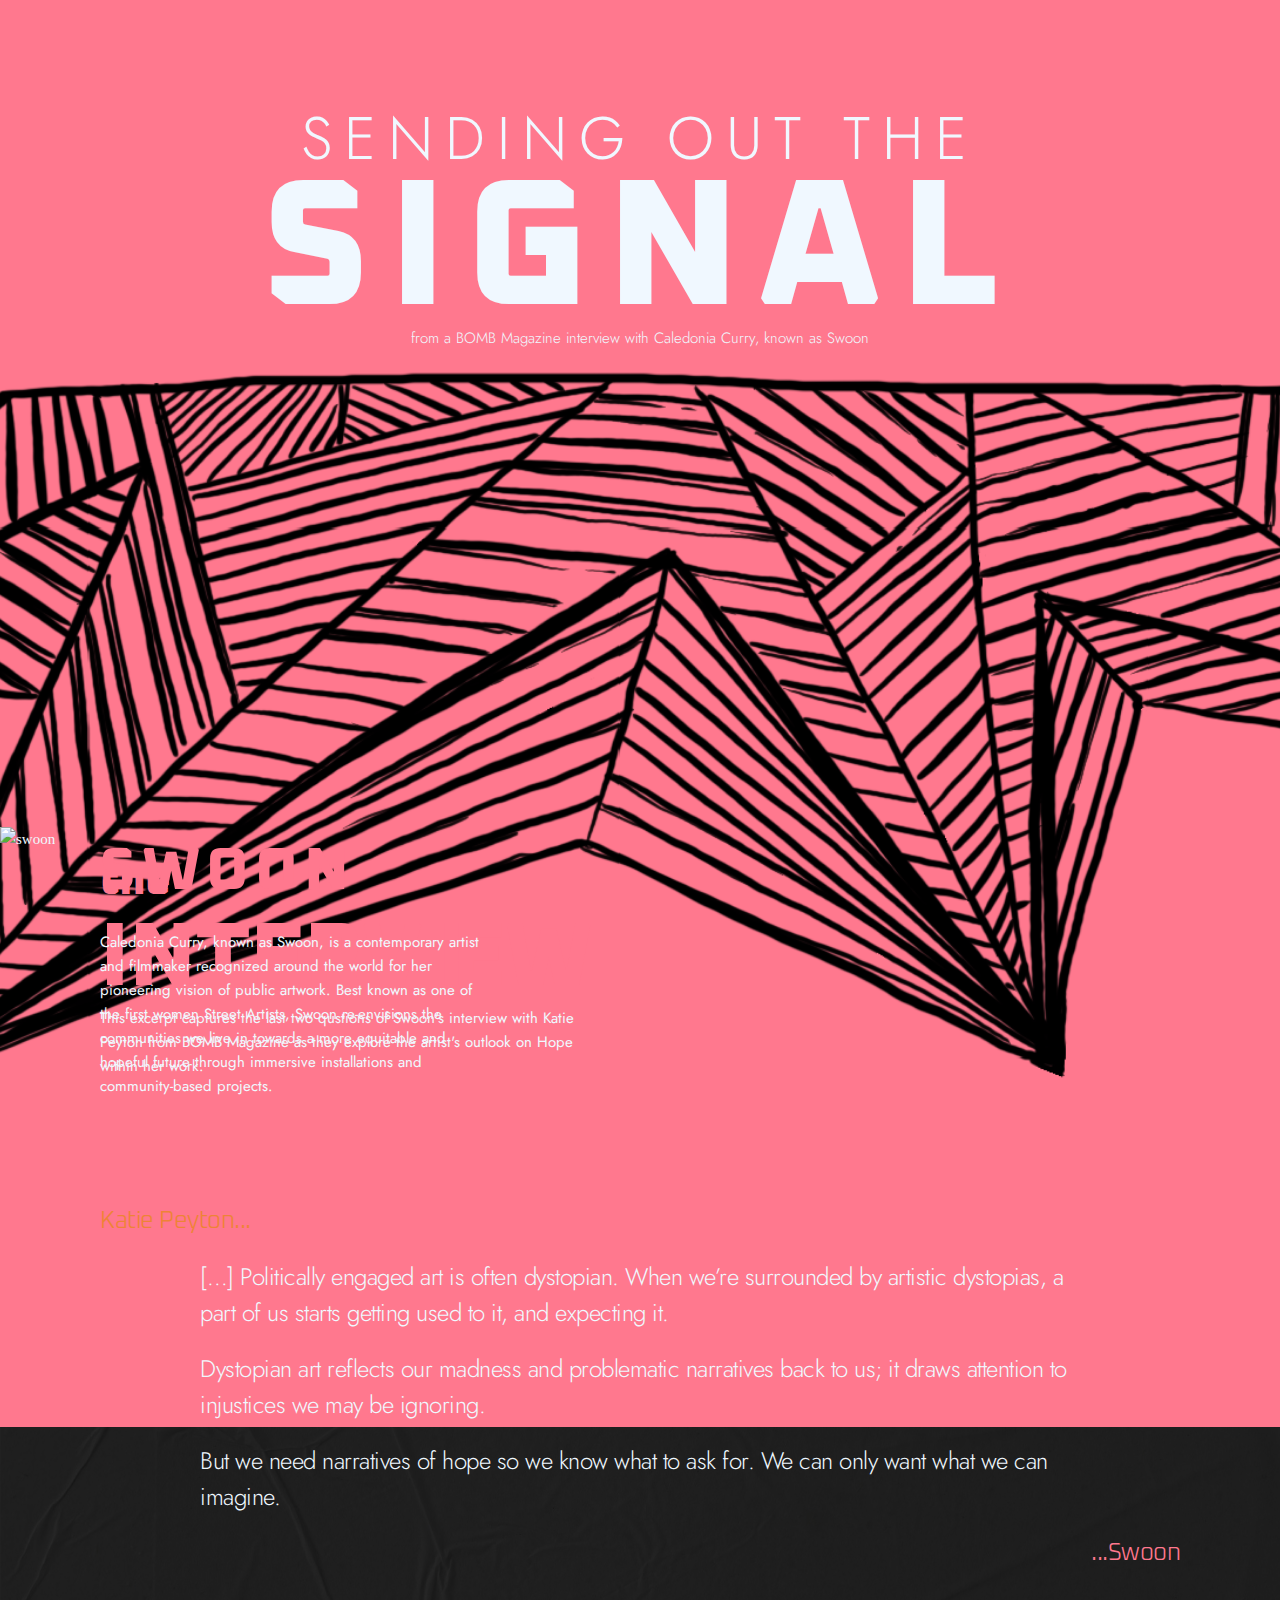
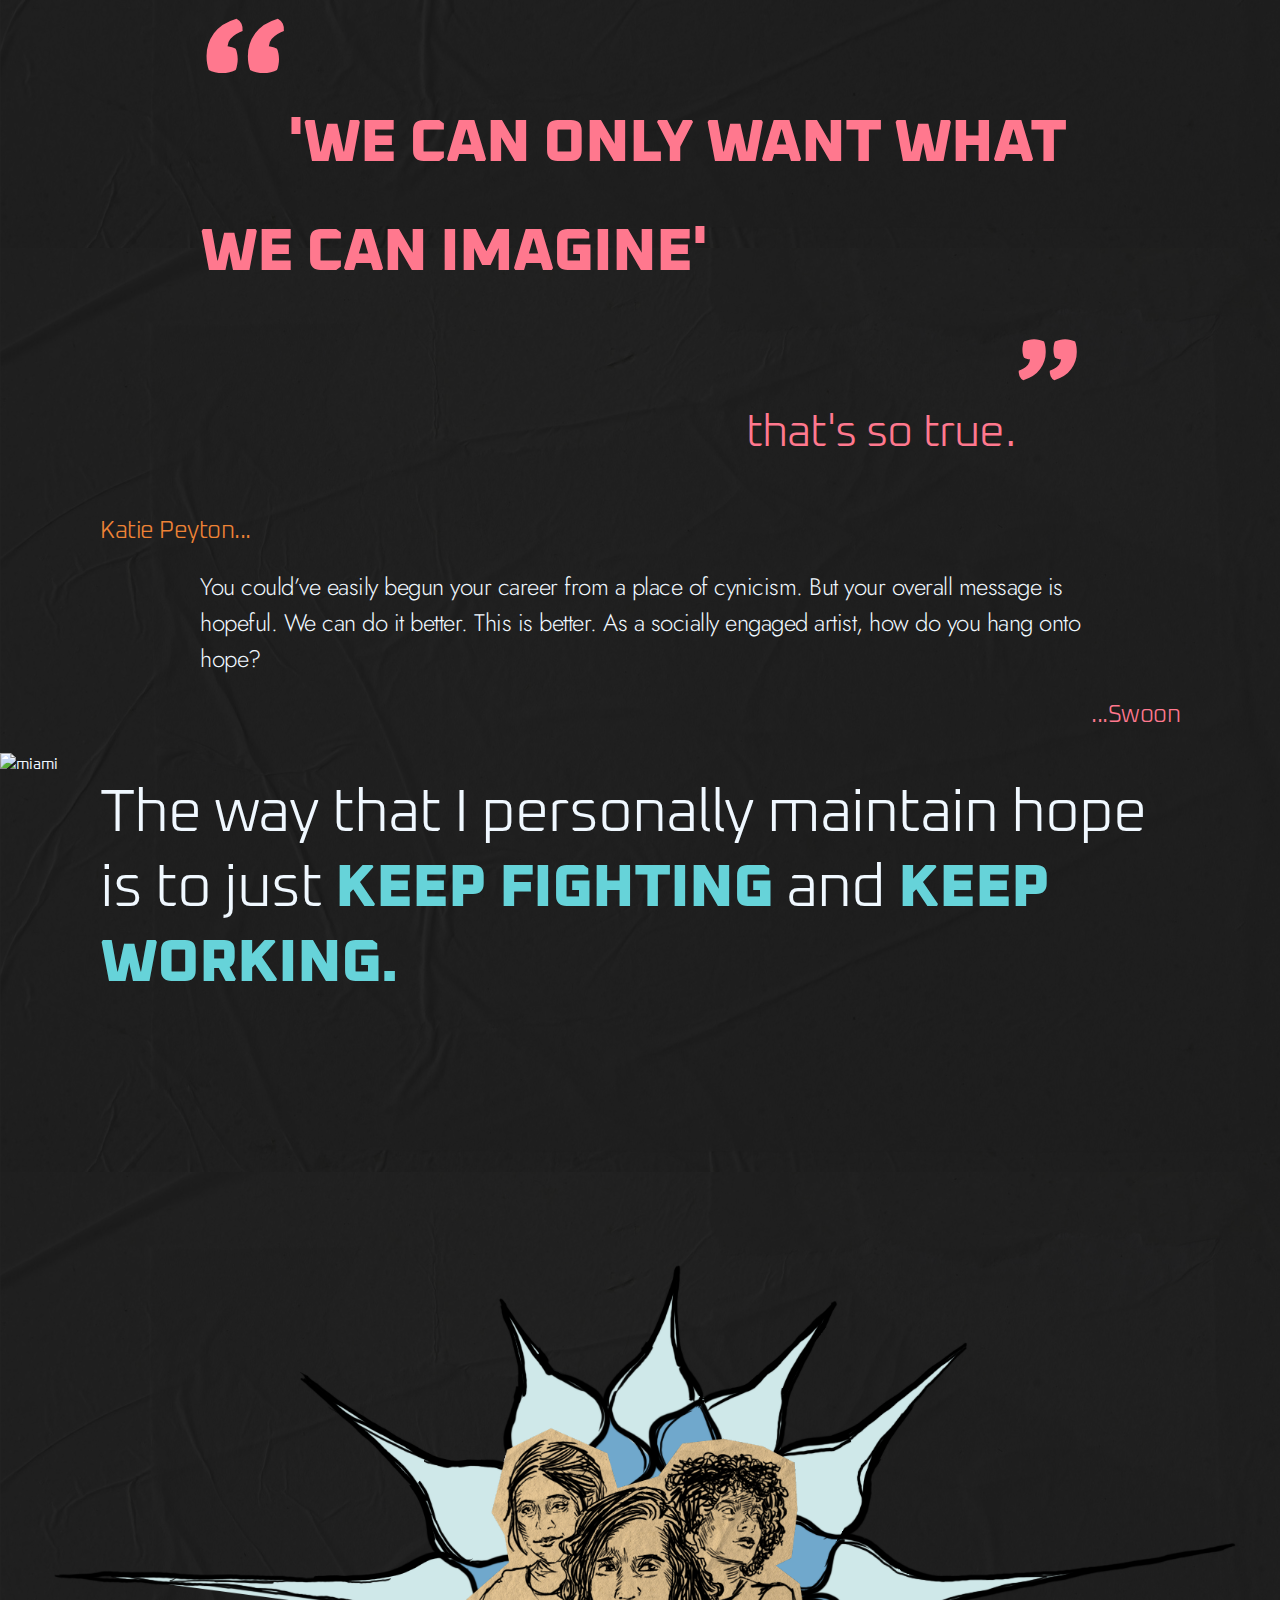
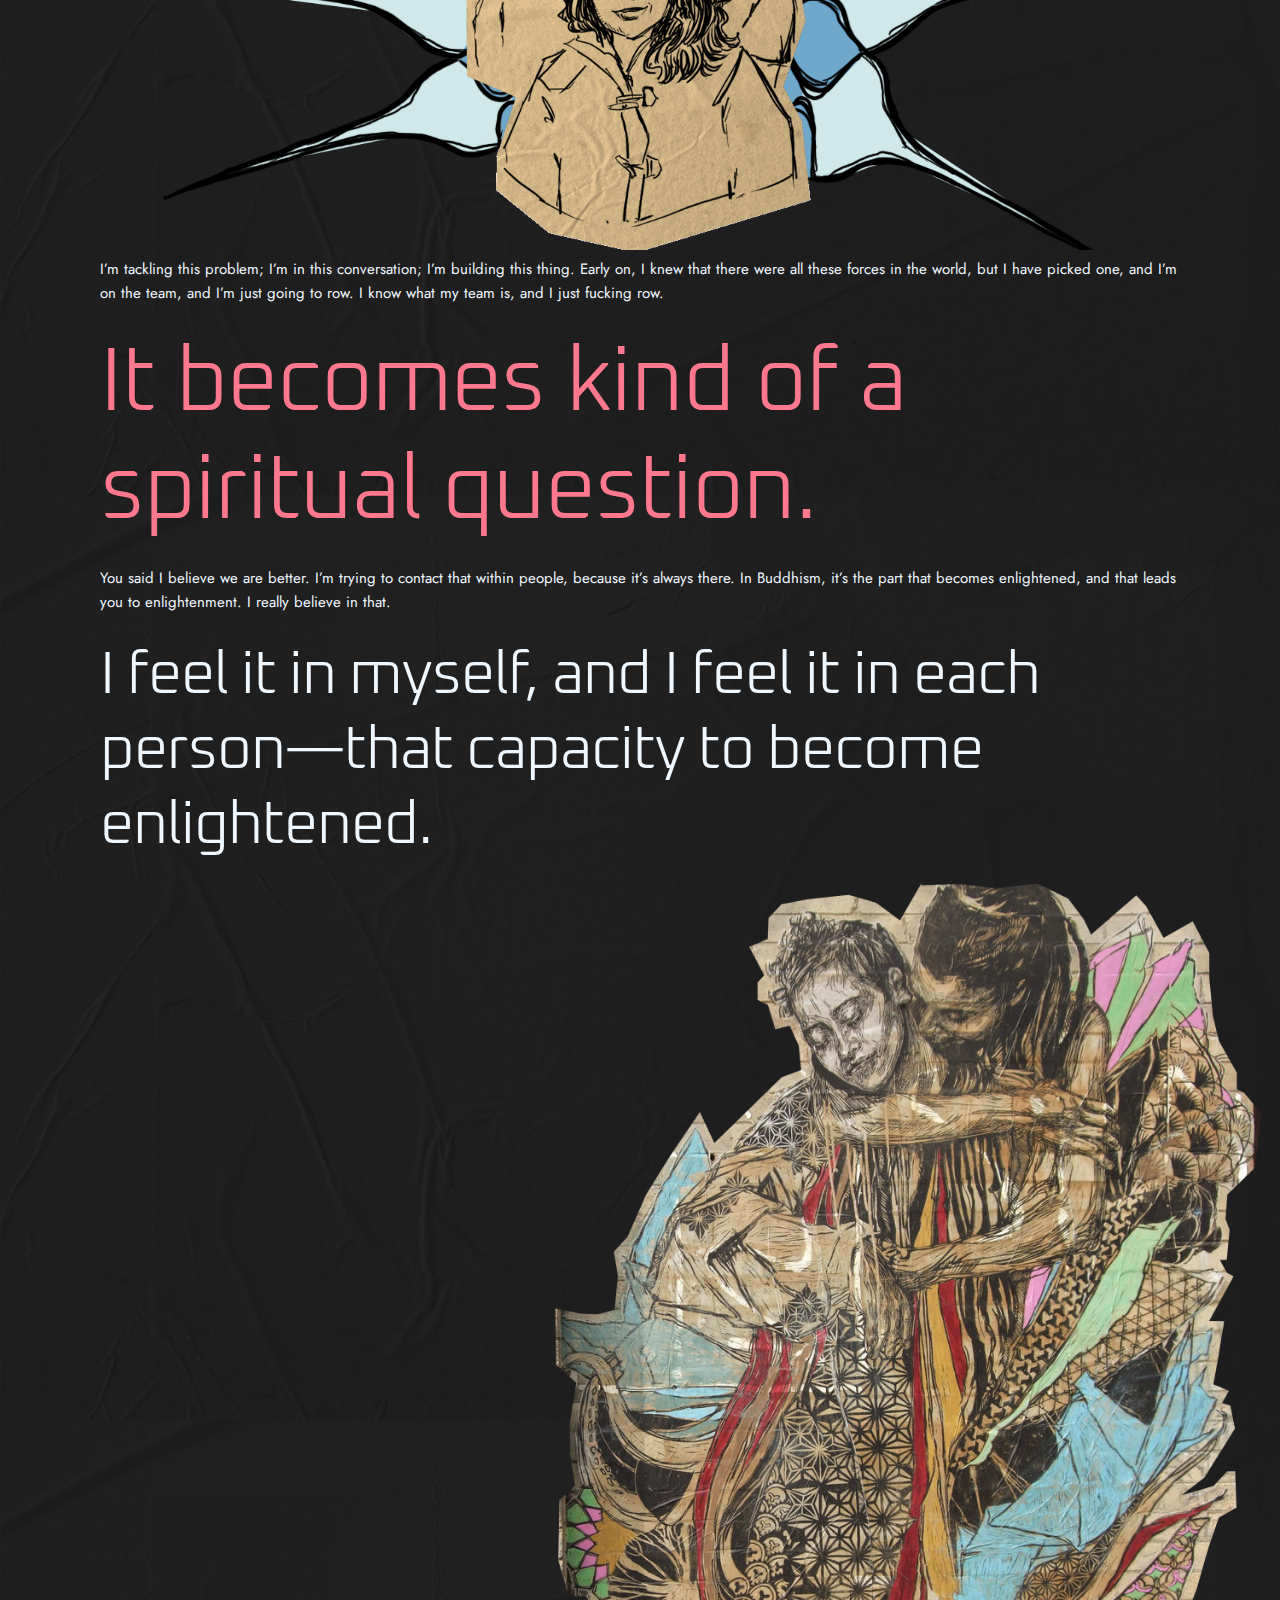
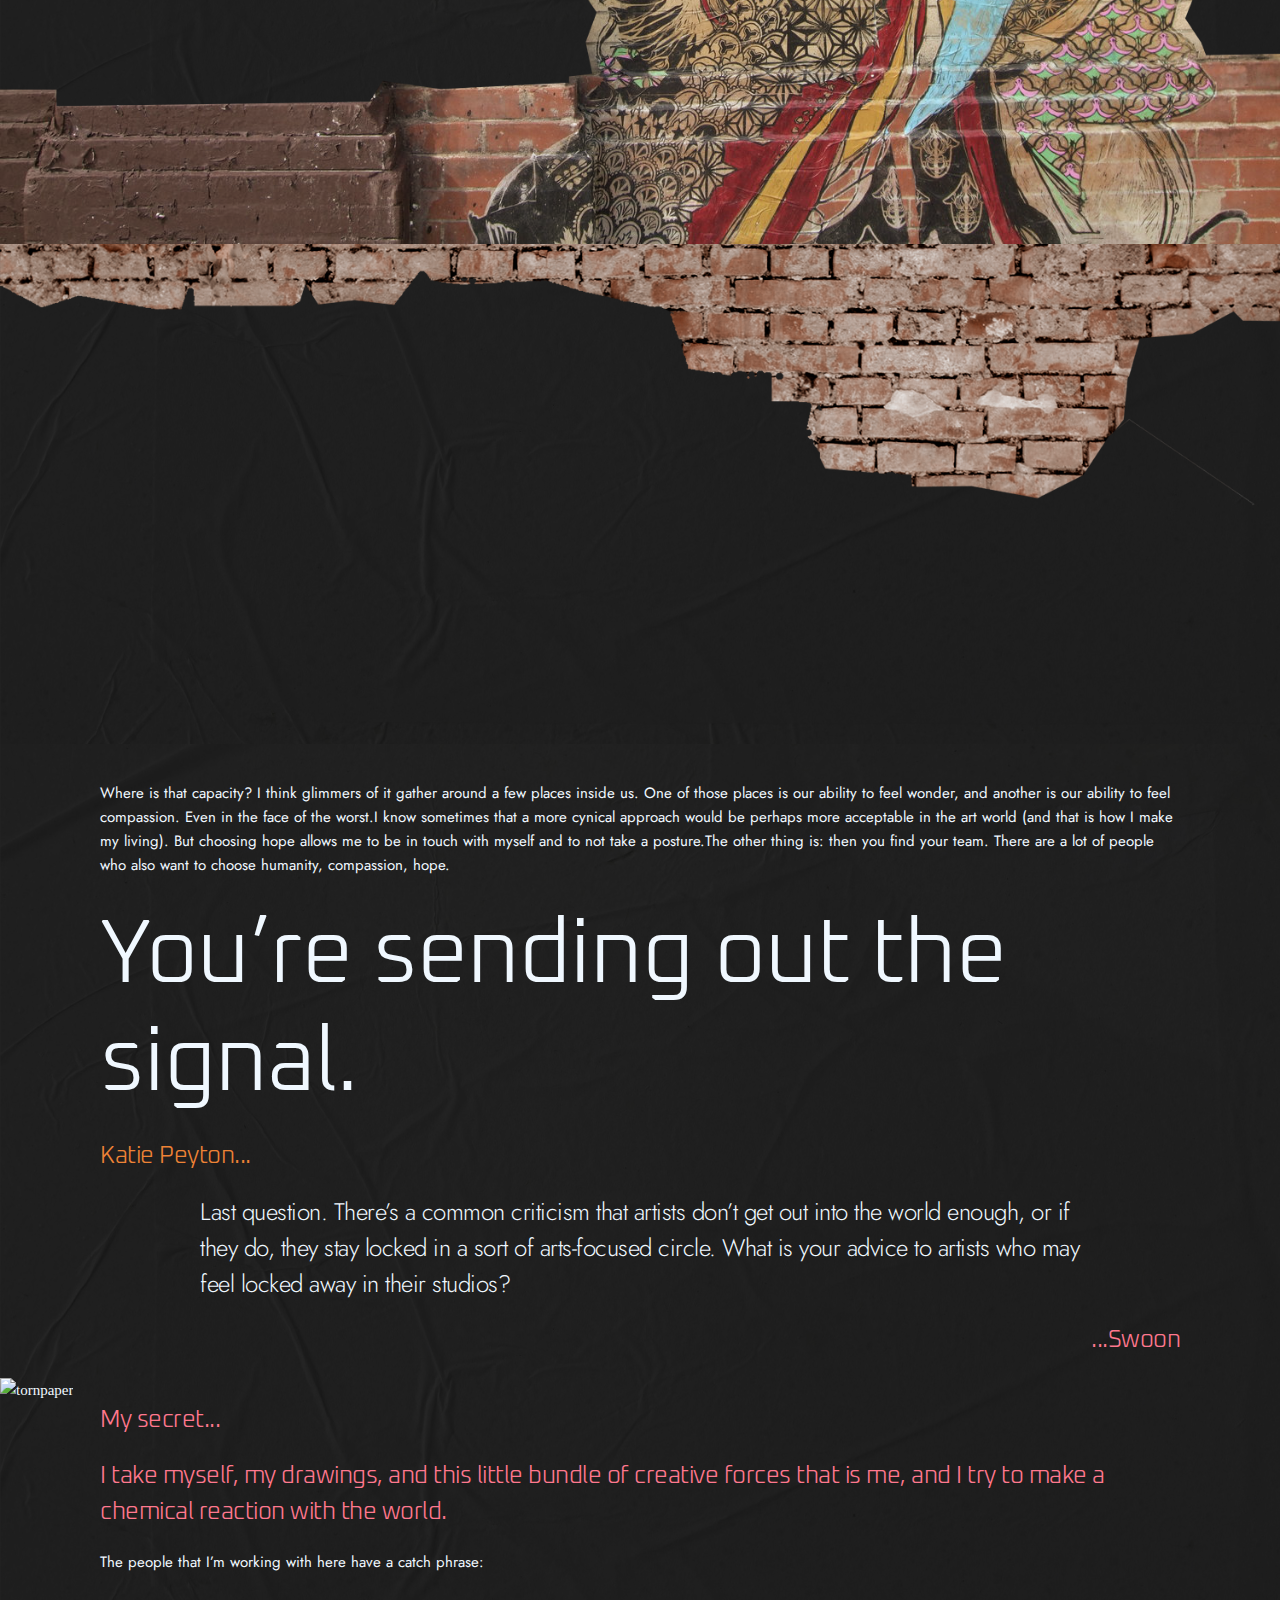
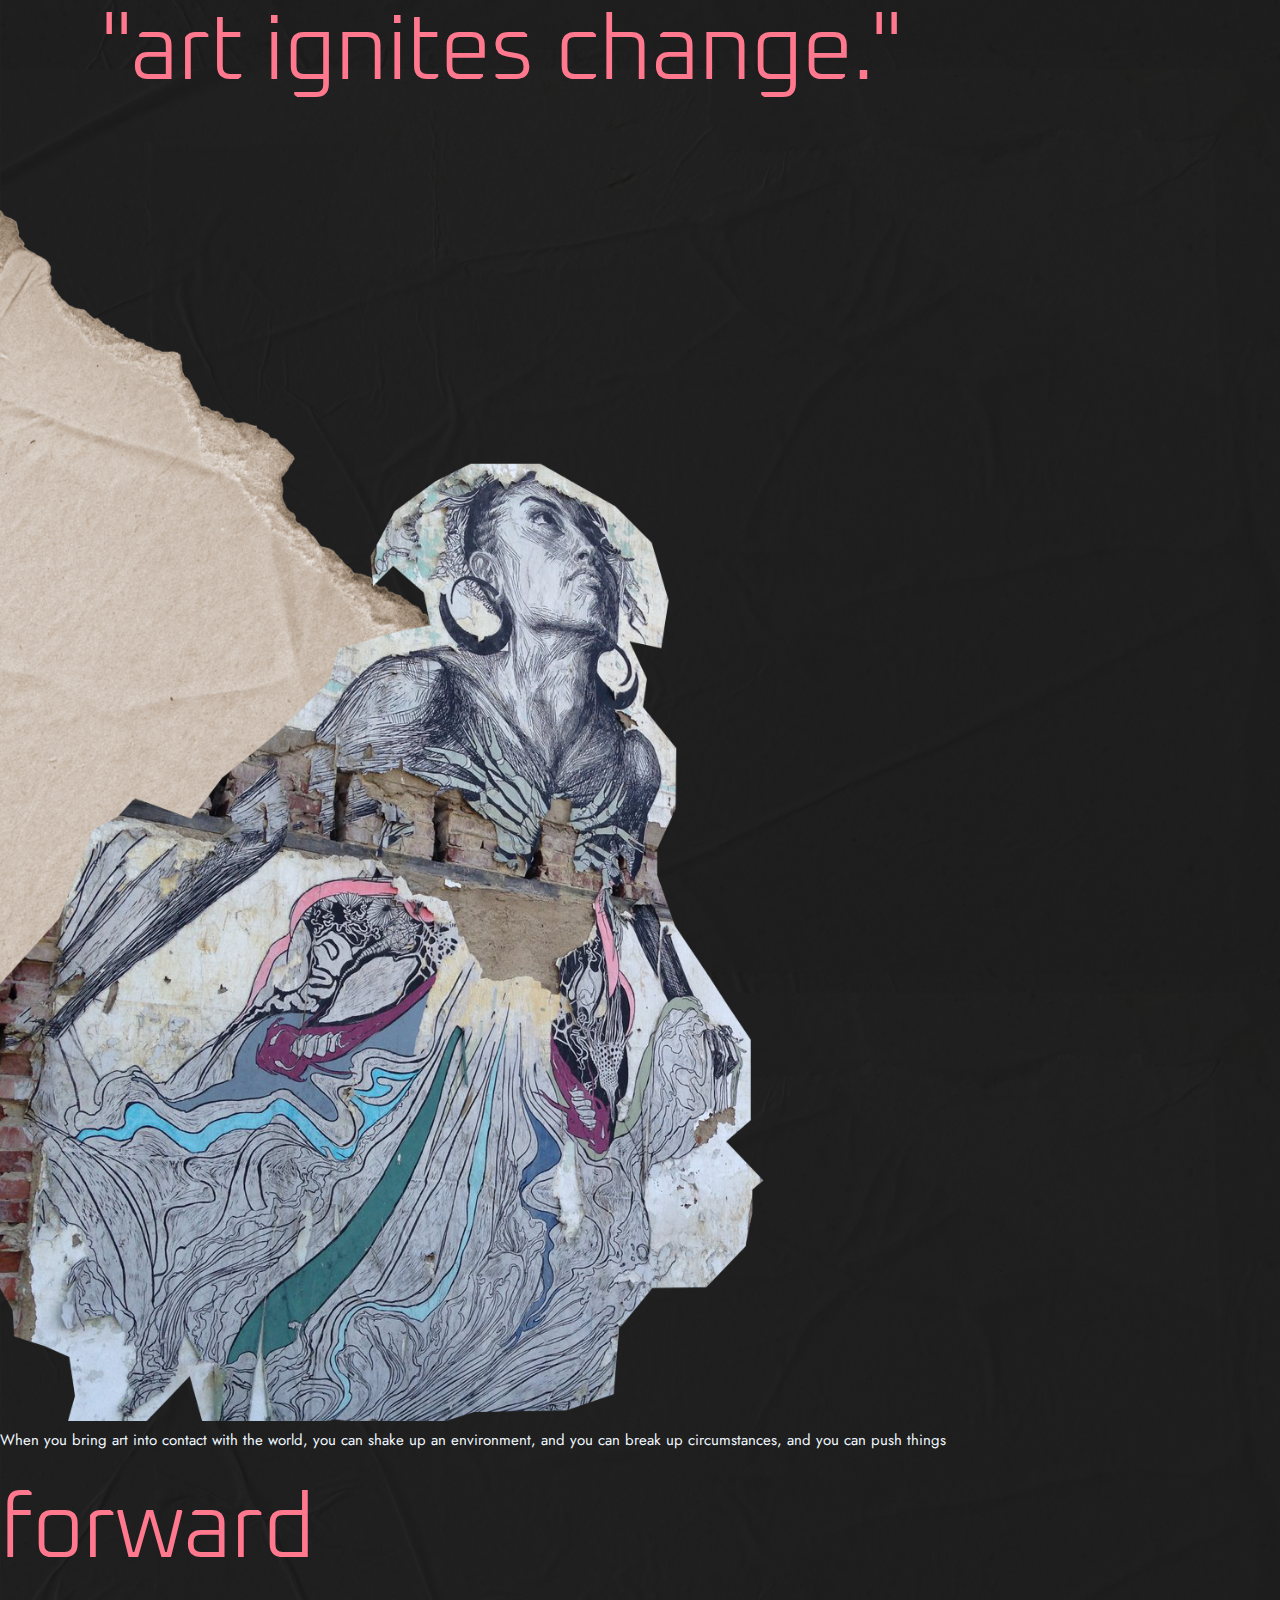
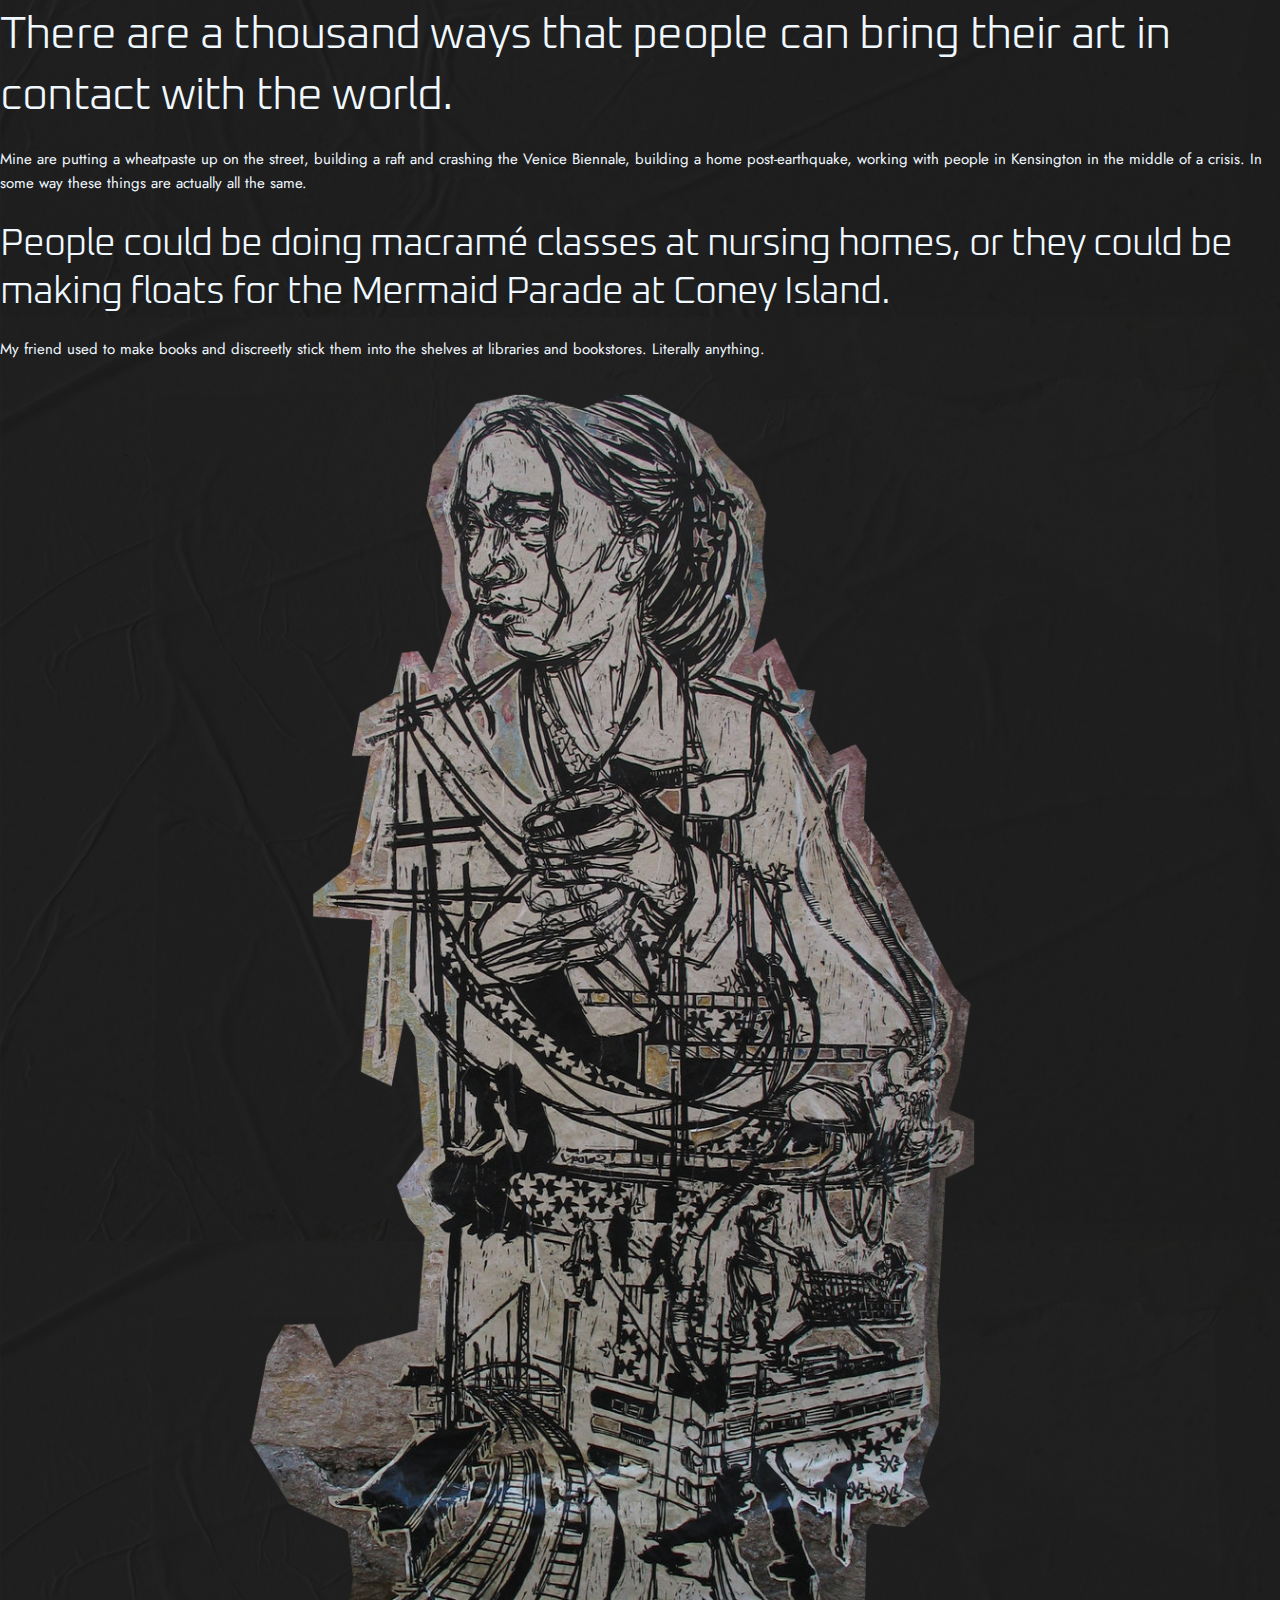
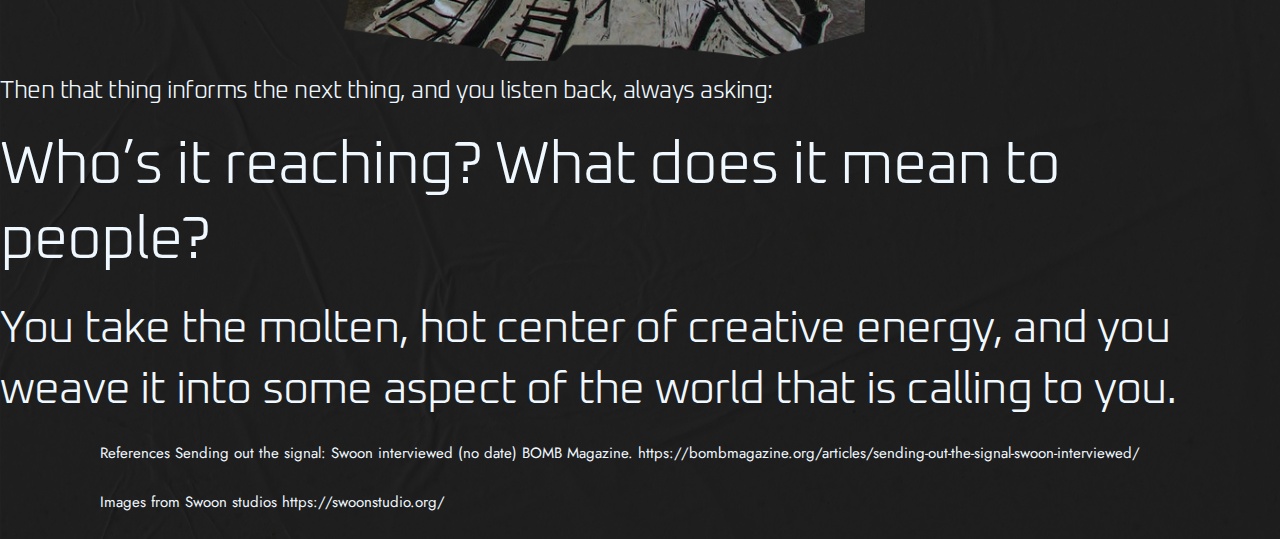
==== commit 7902f77c: "project 2 chuggin on" ====
--- a/360final/index.html
+++ b/360final/index.html
@@ -12,6 +12,10 @@
     <link rel="preconnect" href="https://fonts.googleapis.com">
     <link rel="preconnect" href="https://fonts.gstatic.com" crossorigin>
     <link href="https://fonts.googleapis.com/css2?family=Oxanium:wght@500;600;800&display=swap" rel="stylesheet">
+
+    <link rel="preconnect" href="https://fonts.googleapis.com">
+    <link rel="preconnect" href="https://fonts.gstatic.com" crossorigin>
+    <link href="https://fonts.googleapis.com/css2?family=Signika+Negative:wght@600;700&display=swap" rel="stylesheet">
 
     <link href="css/normalize.css" rel="stylesheet" type="text/css">
     <link href="css/skeleton.css" rel="stylesheet" type="text/css"> 
@@ -68,7 +72,7 @@
     <div class="row textmargin">
         <h5 class="oxanium orangetxt">Katie Peyton... </h5>
 
-        <div class="jost">
+        <div class="jost question">
             <h5>
                 […] Politically engaged art is often dystopian. When we’re surrounded by 
                 artistic dystopias, a part of us starts getting used to it, and expecting it. 
@@ -89,17 +93,24 @@
 
     <div class="row oxanium textmargin pinktext">
         
-        <h5>...Swoon</h5>
-        <h2>
-            "'We can only want what we can imagine' that's so true."
-        </h2>
+        <h5 class="swoontag">...Swoon</h5>
+
+        <div class="question">
+            <h2 class="bold uppercase">
+                <span class="quotes">“</span>'We can only want what we can imagine'
+            </h2>
+    
+            <h4 class="swoontag">
+                that's so true.<span class="quotes">”</span>
+            </h4>
+        </div>
        
     </div>
 
     <div class="row textmargin">
 
         <h5 class="oxanium orangetxt">Katie Peyton...</h5>
-        <h5 class="jost">
+        <h5 class="jost question">
             You could’ve easily begun your career from a place of cynicism. But your 
             overall message is hopeful. We can do it better. This is better. As a socially 
             engaged artist, how do you hang onto hope?
@@ -108,14 +119,15 @@
     </div>
 
     <div>
+        <h5 class="textmargin pinktext oxanium swoontag">...Swoon</h5>
+
         <div class="oxanium">
-            <h5 class="textmargin pinktext">...Swoon</h5>
 
             <img src="images/Miami-edge.svg" alt="miami"/>
 
-            <h3 class="textmargin">
-                The way that I personally maintain hope is to just keep fighting and keep working. 
-            </h3>
+            <h2 class="textmargin">
+                The way that I personally maintain hope is to just <span class="uppercase bluetxt"> keep fighting</span> and <span class="uppercase bluetxt">keep working.</span> 
+            </h2>
         </div>
 
         <div class="row">
@@ -142,7 +154,7 @@
         </div>
         
         <div class="oxanium textmargin">
-            <h3>I feel it in myself, and I feel it in each person—that capacity to become enlightened.</h3>
+            <h2>I feel it in myself, and I feel it in each person—that capacity to become enlightened.</h2>
         </div>
         
         <img src="images/AlixaAndNaima_comp.svg" alt="AlexiaandNaima"/>
@@ -166,7 +178,7 @@
     <div class="textmargin">
         <h5 class="oxanium orangetxt">Katie Peyton...</h5>
         
-        <h5 class="jost">
+        <h5 class="jost question">
             Last question. There’s a common criticism that artists don’t get out into the 
             world enough, or if they do, they stay locked in a sort of arts-focused circle. 
             What is your advice to artists who may feel locked away in their studios?
@@ -175,7 +187,7 @@
     </div>
 
     <div>
-        <h5 class="oxanium textmargin pinktext">...Swoon</h5>
+        <h5 class="oxanium textmargin pinktext swoontag">...Swoon</h5>
 
         <img src="images/tornpapercoomp.svg" alt="tornpaper"/>
 
--- a/360final/css/stylesheet.css
+++ b/360final/css/stylesheet.css
@@ -13,6 +13,12 @@
     
     .jost{
         font-family: 'Jost', sans-serif;
+    }
+    
+    .quotes {
+        font-family: 'Signika Negative', sans-serif;
+        font-size: 3em;
+        font-weight: 700;
     }
     
 
@@ -55,8 +61,17 @@
     margin-right: 100px !important;
 }
 
+.question {
+    padding-left: 100px;
+    padding-right: 100px;
+}
 
-/* type treatment */
+.swoontag {
+    text-align: right;
+}
+
+/* type treatment
+________________________________ */
 
 .tracklarge {
     letter-spacing: .2em;
@@ -86,7 +101,13 @@
     line-height: .6em;
 }
 
-/* IDs */
+.bluetxt {
+    color: rgb(102, 211, 217);
+    font-weight: 800;
+}
+
+/* IDs 
+________________________________*/
 
 #signal {
     font-family: 'Oxanium', cursive;
@@ -99,7 +120,6 @@
     text-align: center;
     padding-top: 100px;
 }
-
 
 
 /*elements
@@ -128,3 +148,7 @@
 h4 {
     font-size: 3em;
 }
+
+h3 {
+    font-size: 2.5em;
+}
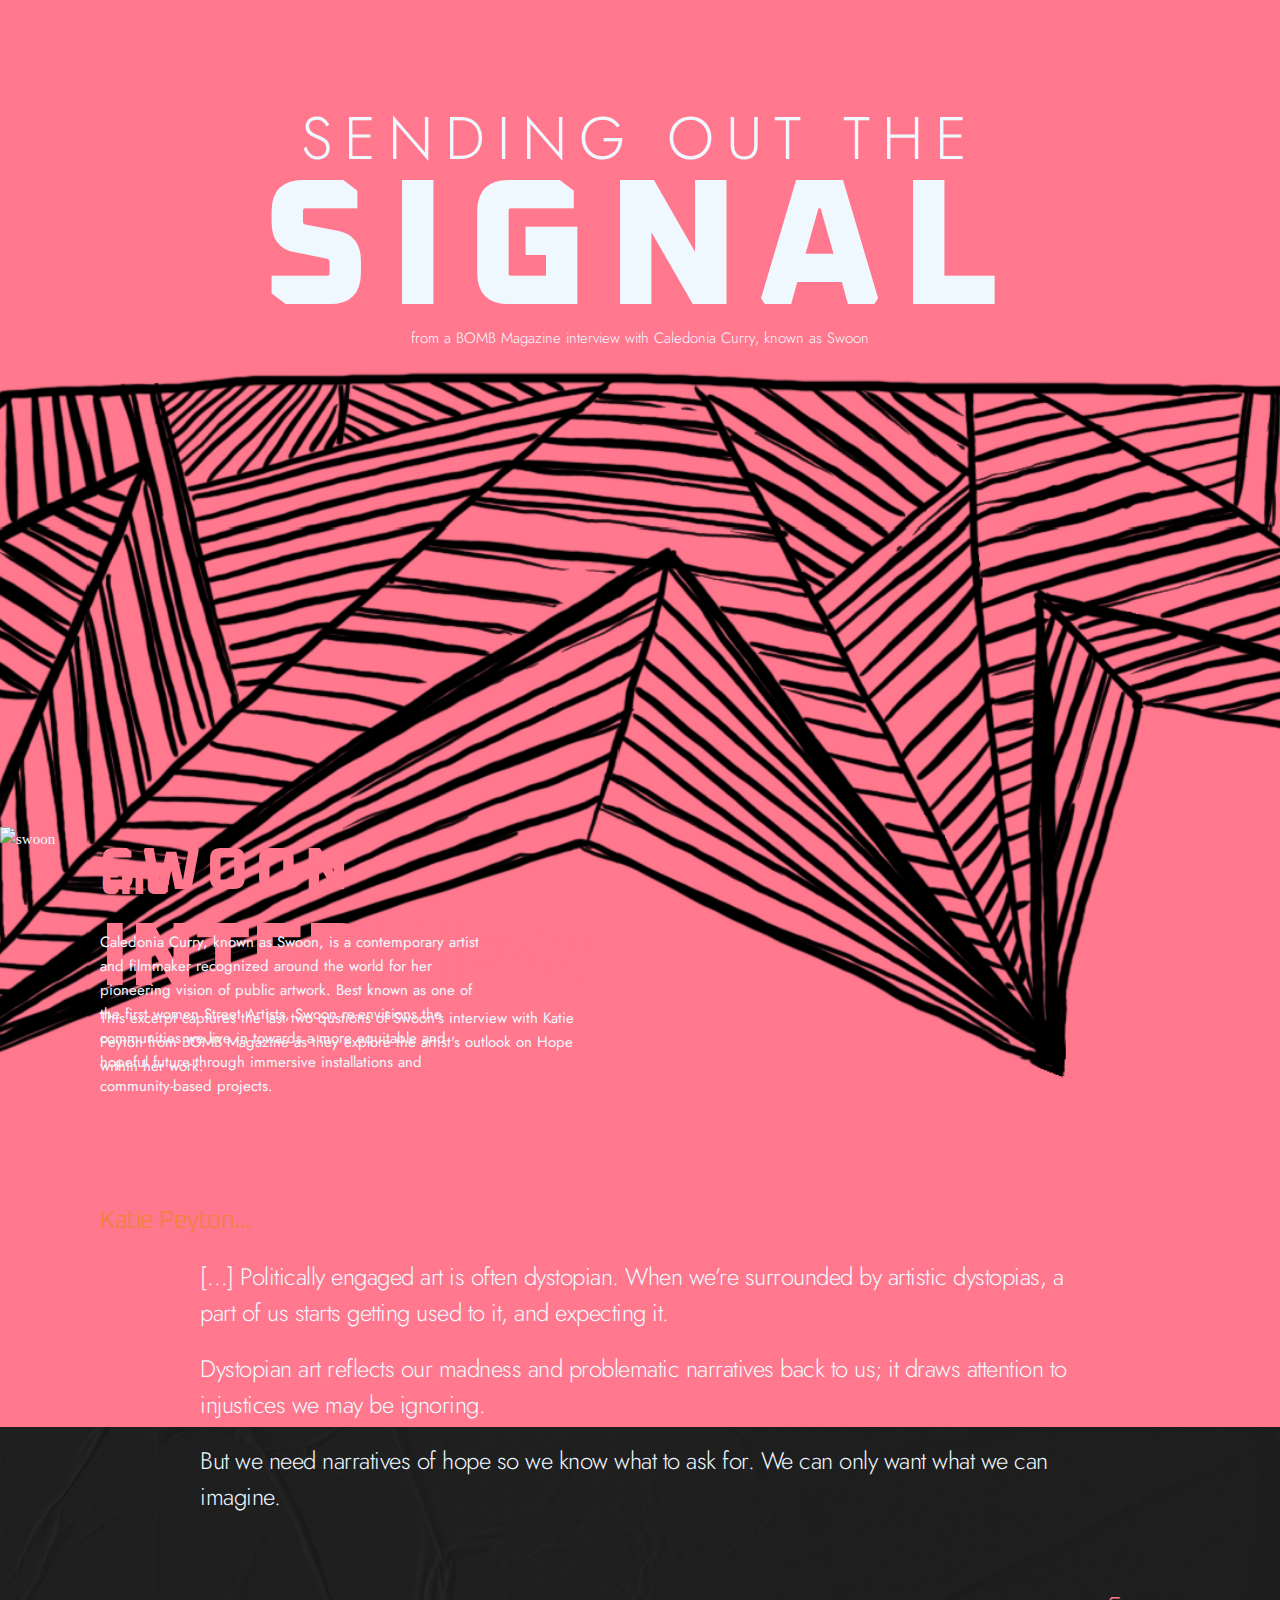
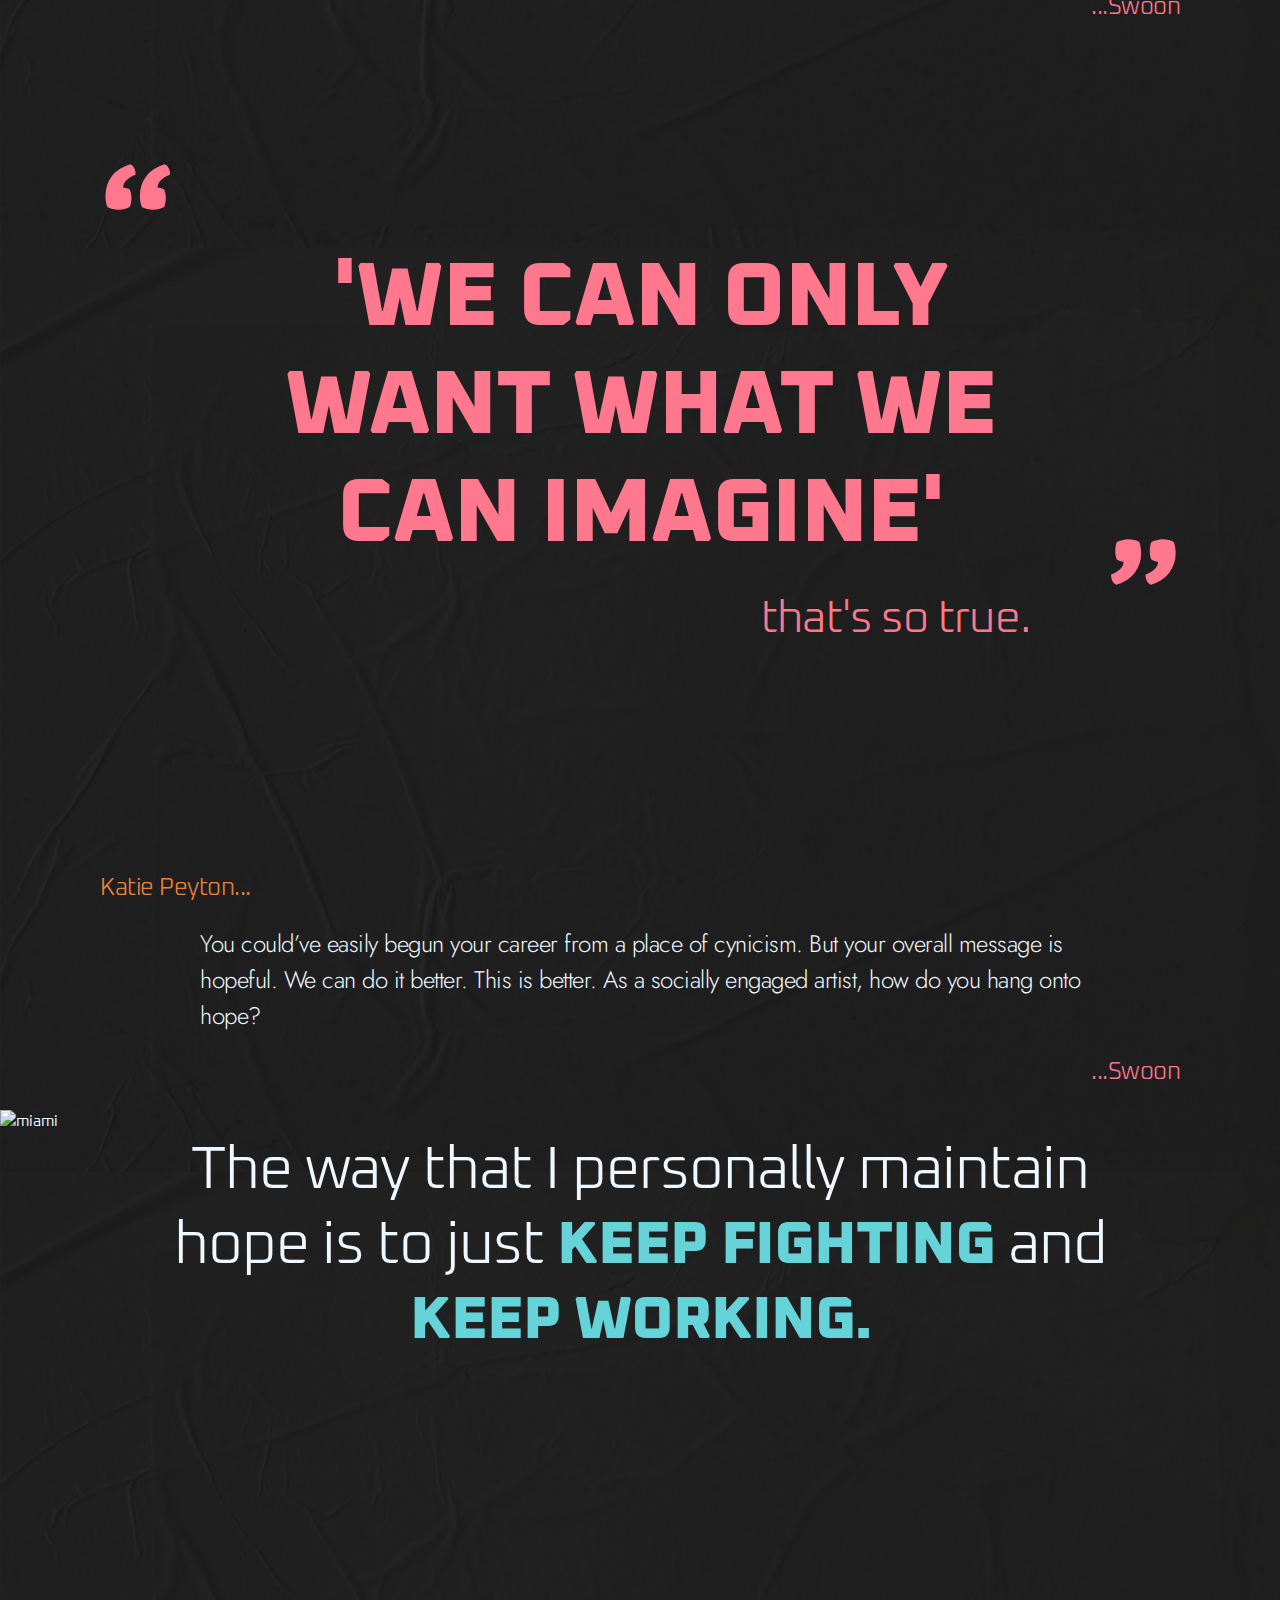
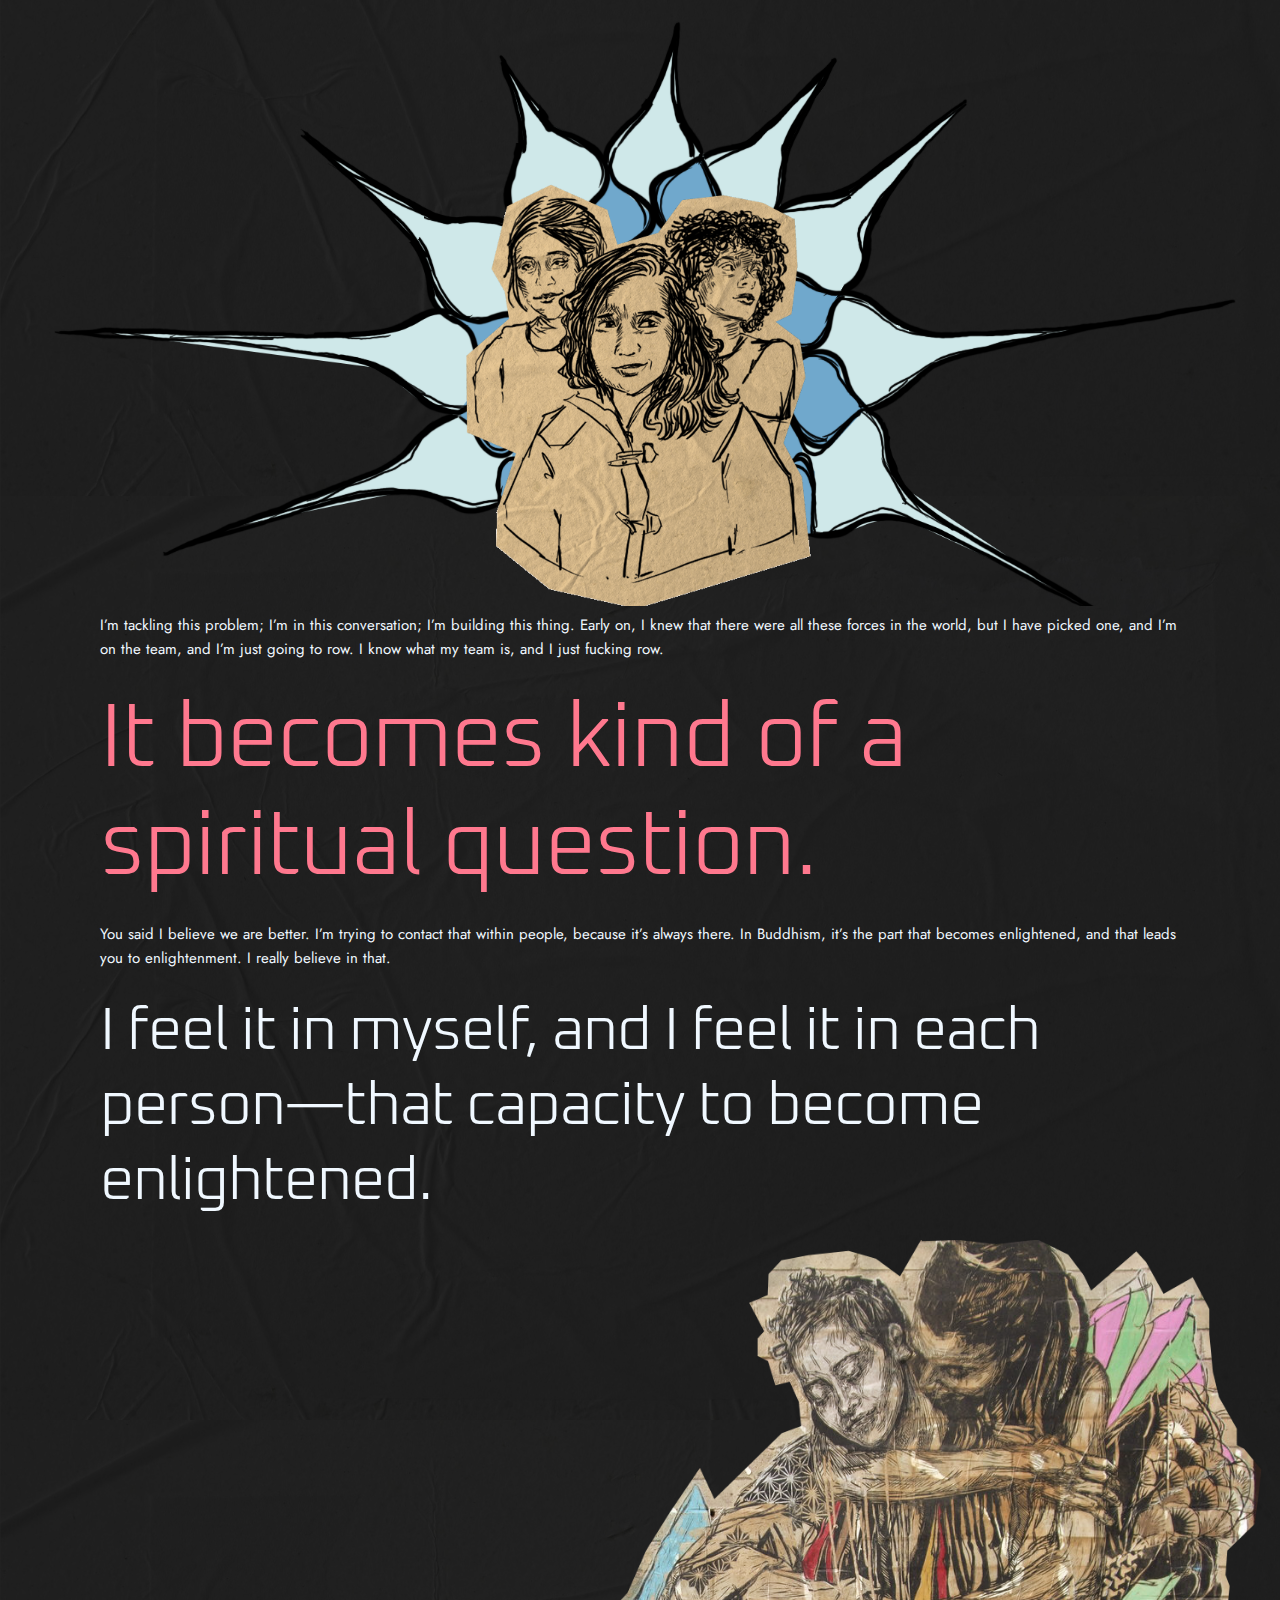
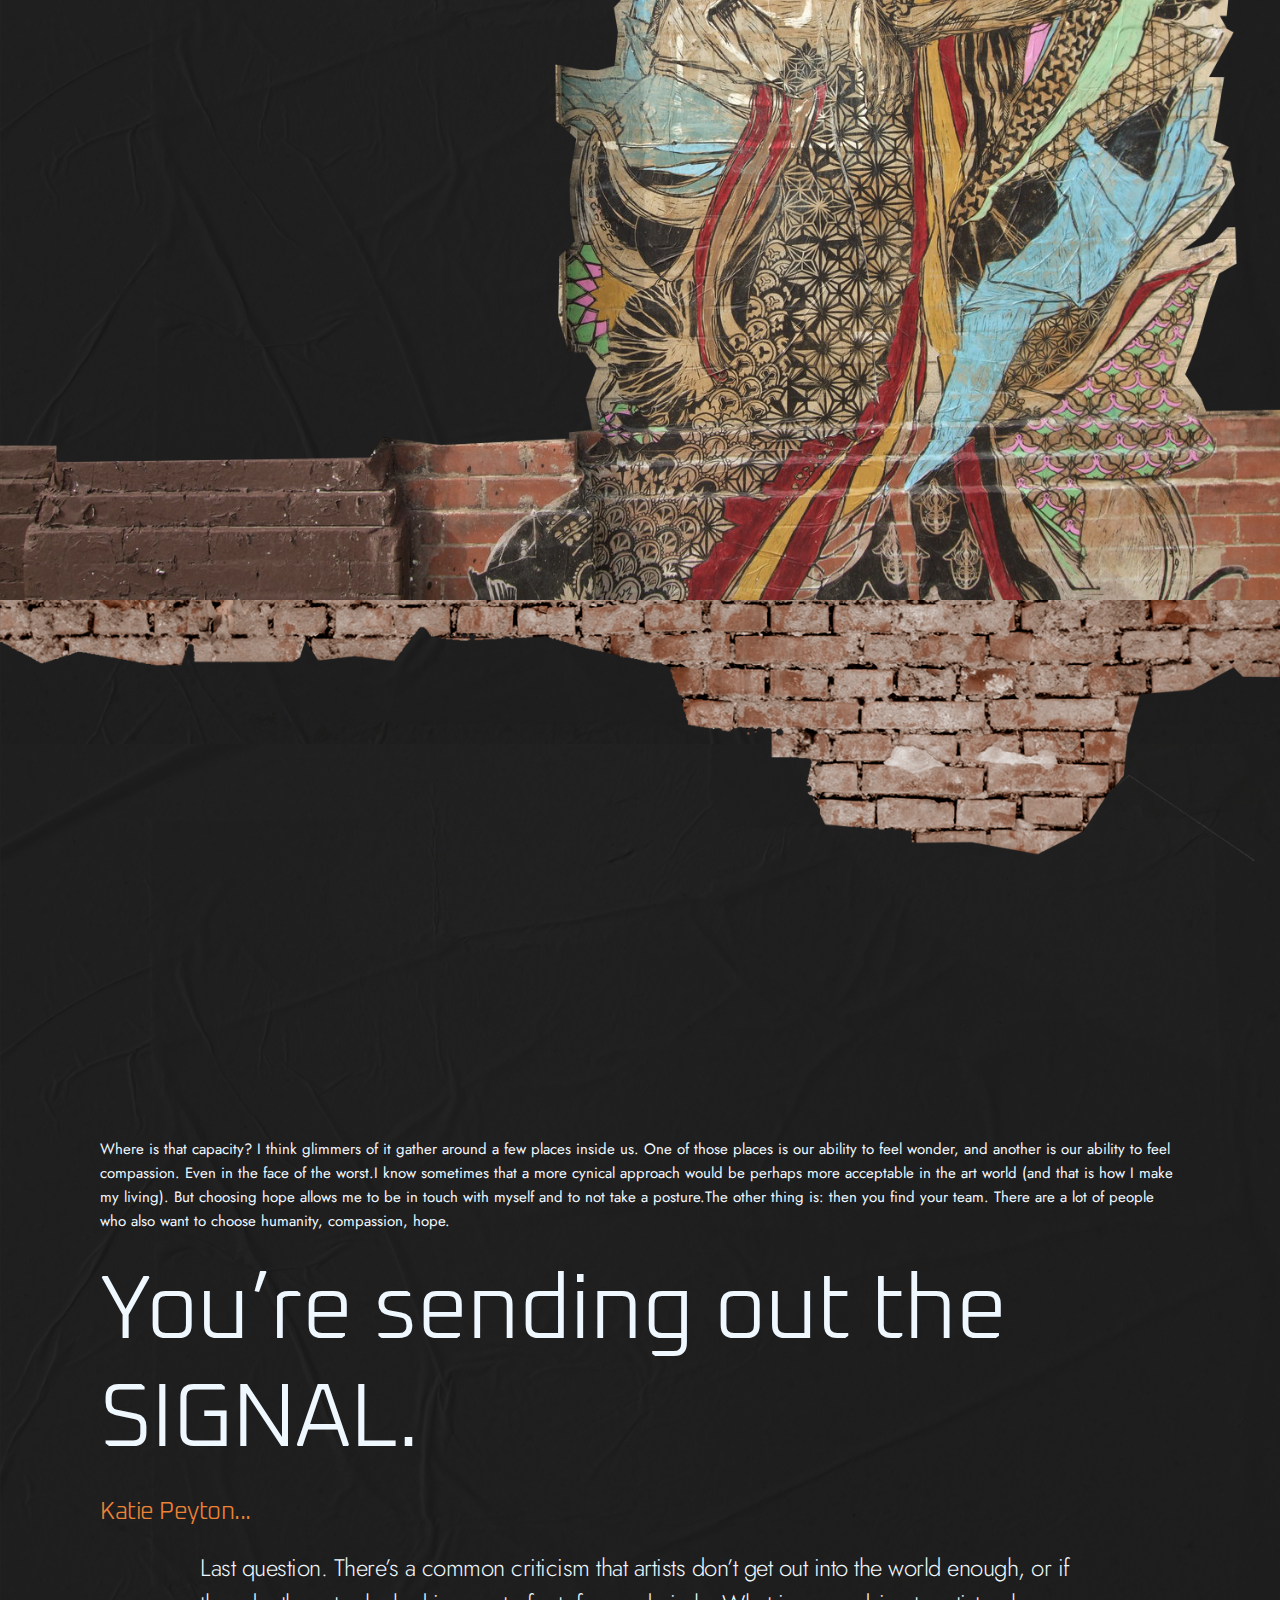
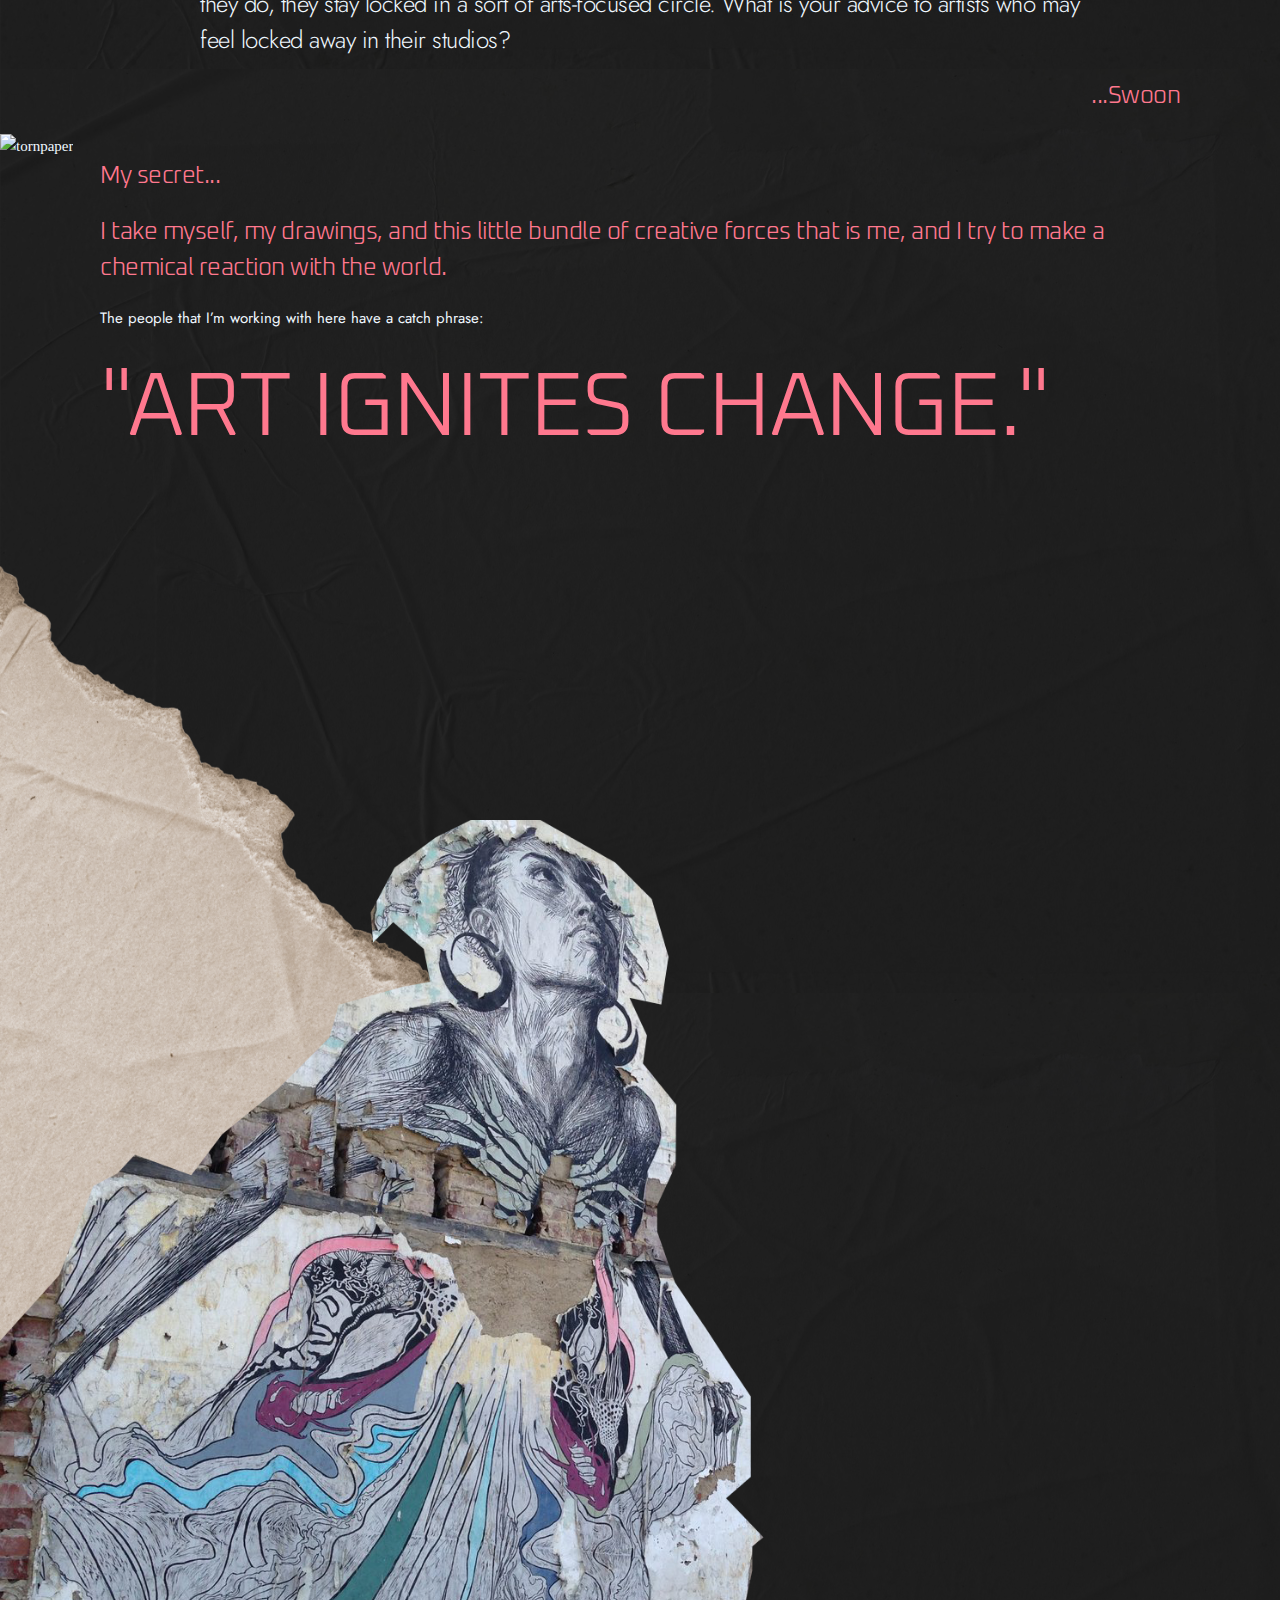
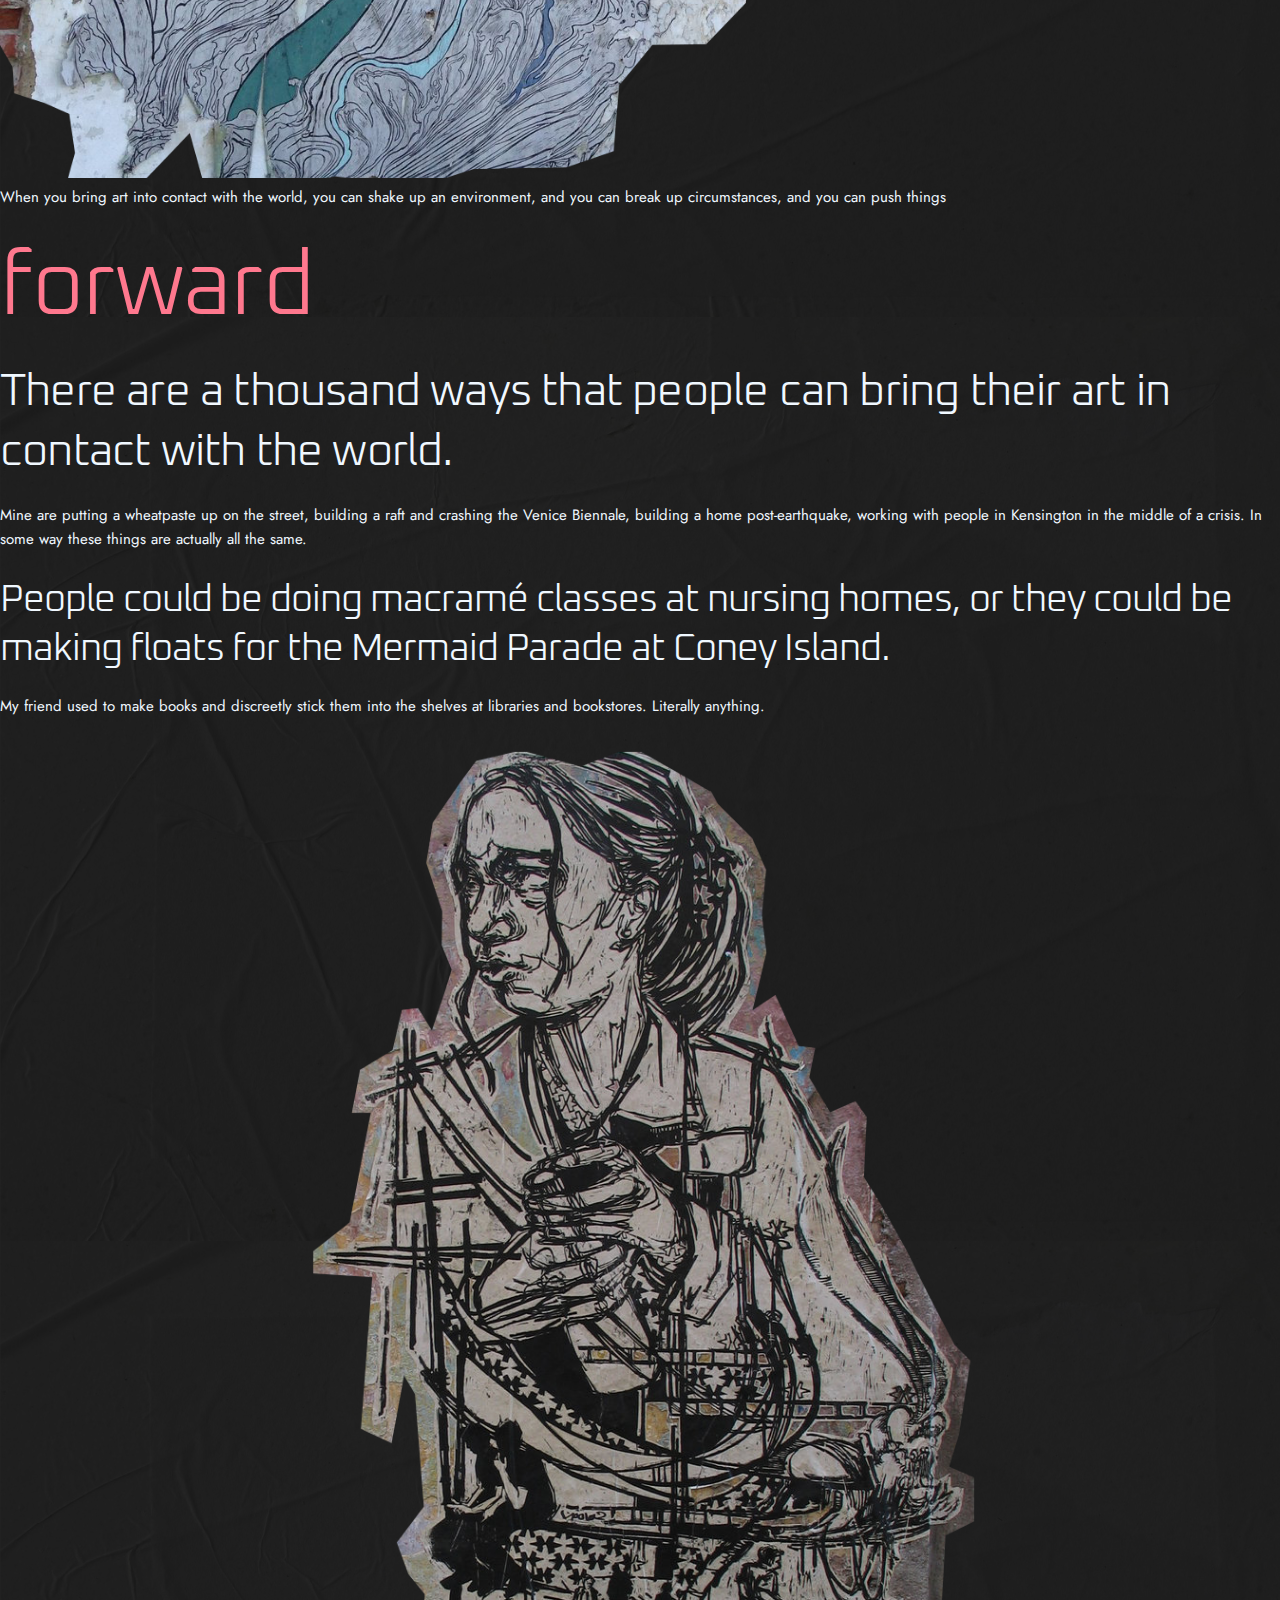
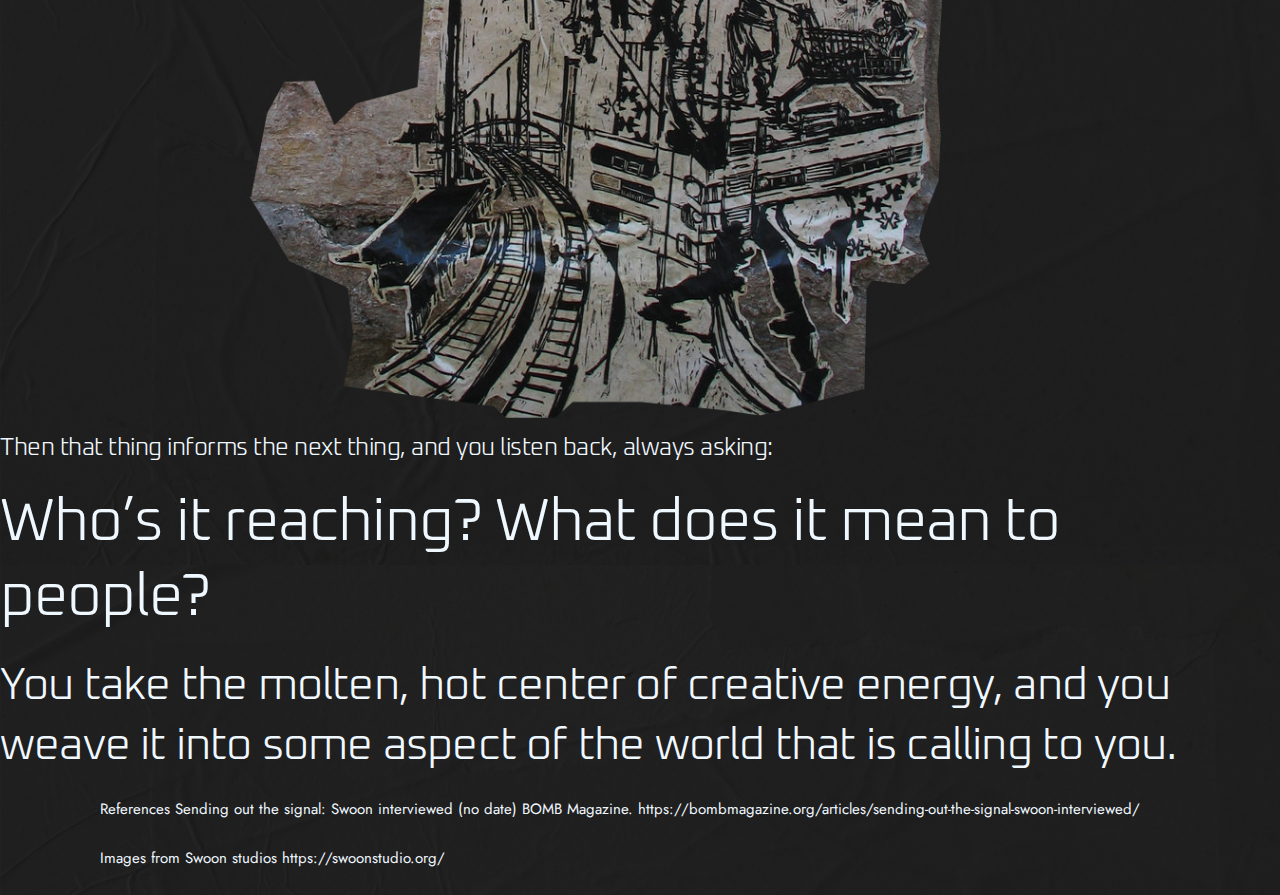
==== commit 612fc947: "font size and positoining" ====
--- a/360final/index.html
+++ b/360final/index.html
@@ -72,7 +72,7 @@
     <div class="row textmargin">
         <h5 class="oxanium orangetxt">Katie Peyton... </h5>
 
-        <div class="jost question">
+        <div class="jost textpad boxvert">
             <h5>
                 […] Politically engaged art is often dystopian. When we’re surrounded by 
                 artistic dystopias, a part of us starts getting used to it, and expecting it. 
@@ -95,14 +95,25 @@
         
         <h5 class="swoontag">...Swoon</h5>
 
-        <div class="question">
-            <h2 class="bold uppercase">
-                <span class="quotes">“</span>'We can only want what we can imagine'
-            </h2>
-    
-            <h4 class="swoontag">
-                that's so true.<span class="quotes">”</span>
-            </h4>
+        <div>
+            
+            <div>
+                <h1 class="quotes positiondown">“</h1>
+            </div>
+
+            <div class="centertext">
+                <h1 class="bold uppercase">
+                    'We can only want what we can imagine'
+                </h1>
+                <h4 class="swoontag">
+                    that's so true.
+                </h4>
+            </div>
+            
+            <div class="positionup">
+                <h1 class="quotes swoontag">”</h1>
+            </div>
+
         </div>
        
     </div>
@@ -110,7 +121,7 @@
     <div class="row textmargin">
 
         <h5 class="oxanium orangetxt">Katie Peyton...</h5>
-        <h5 class="jost question">
+        <h5 class="jost textpad">
             You could’ve easily begun your career from a place of cynicism. But your 
             overall message is hopeful. We can do it better. This is better. As a socially 
             engaged artist, how do you hang onto hope?
@@ -125,7 +136,7 @@
 
             <img src="images/Miami-edge.svg" alt="miami"/>
 
-            <h2 class="textmargin">
+            <h2 class="centertext">
                 The way that I personally maintain hope is to just <span class="uppercase bluetxt"> keep fighting</span> and <span class="uppercase bluetxt">keep working.</span> 
             </h2>
         </div>
@@ -170,7 +181,7 @@
         </p>
 
         <h1 class="oxanium textmargin">
-            You’re sending out the signal.
+            You’re sending out the SIGNAL.
         </h1>
 
     </div>
@@ -178,7 +189,7 @@
     <div class="textmargin">
         <h5 class="oxanium orangetxt">Katie Peyton...</h5>
         
-        <h5 class="jost question">
+        <h5 class="jost textpad">
             Last question. There’s a common criticism that artists don’t get out into the 
             world enough, or if they do, they stay locked in a sort of arts-focused circle. 
             What is your advice to artists who may feel locked away in their studios?
@@ -206,7 +217,7 @@
             The people that I’m working with here have a catch phrase: 
         </p>
        
-        <h1 class="oxanium textmargin pinktext">
+        <h1 class="oxanium textmargin pinktext uppercase">
             "art ignites change."
         </h1>
 
--- a/360final/css/stylesheet.css
+++ b/360final/css/stylesheet.css
@@ -17,7 +17,7 @@
     
     .quotes {
         font-family: 'Signika Negative', sans-serif;
-        font-size: 3em;
+        font-size: 10em;
         font-weight: 700;
     }
     
@@ -61,13 +61,41 @@
     margin-right: 100px !important;
 }
 
-.question {
+.positiondown {
+    position: relative;
+    top: 100px;
+}
+
+.positionup{
+    position: relative;
+    top: -150px;
+}
+
+.textpad {
     padding-left: 100px;
     padding-right: 100px;
 }
 
+.centertext {
+    padding-left: 150px;
+    padding-right: 150px;
+    text-align: center;
+}
+
 .swoontag {
     text-align: right;
+}
+
+.boxvert {
+    display: flex;
+    flex-direction: column;
+    padding-bottom: 5%;
+}
+
+.boxhor {
+    display: flex;
+    flex-direction: row;
+    padding-right: 5%;
 }
 
 /* type treatment
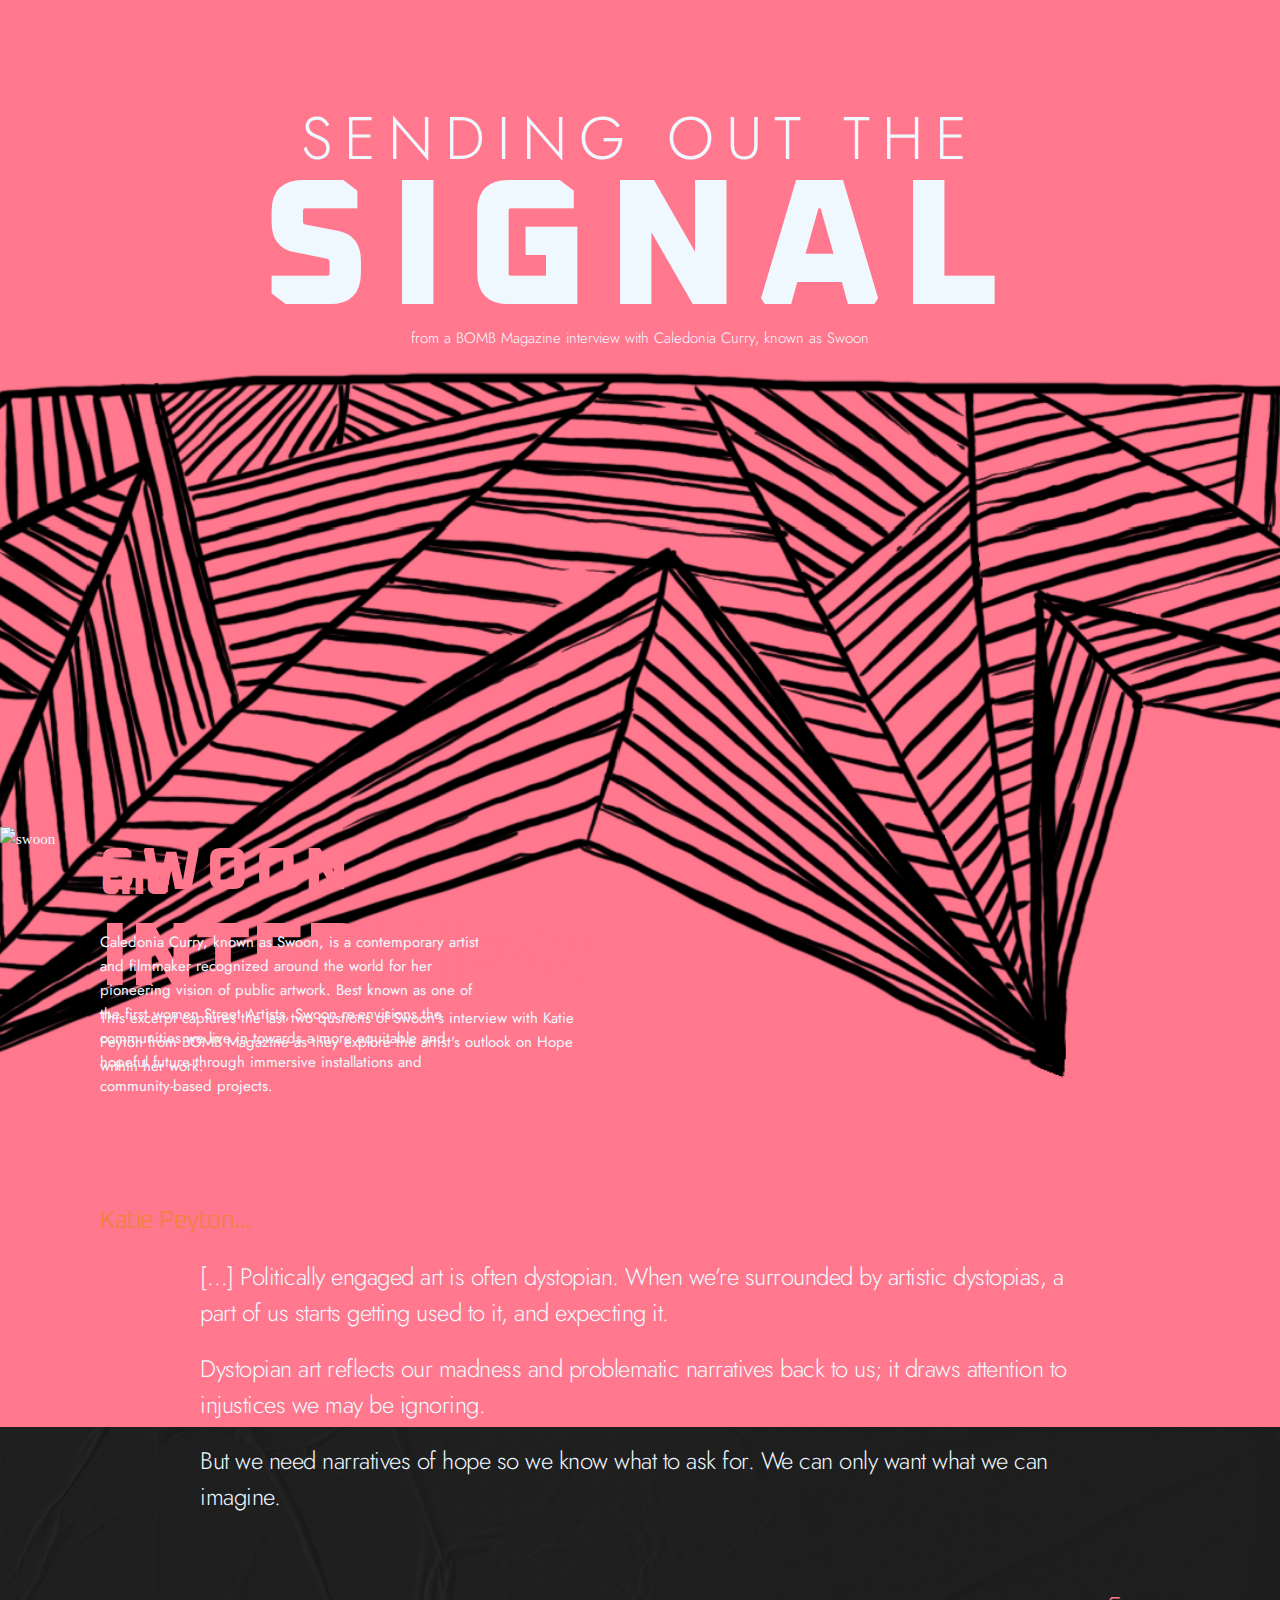
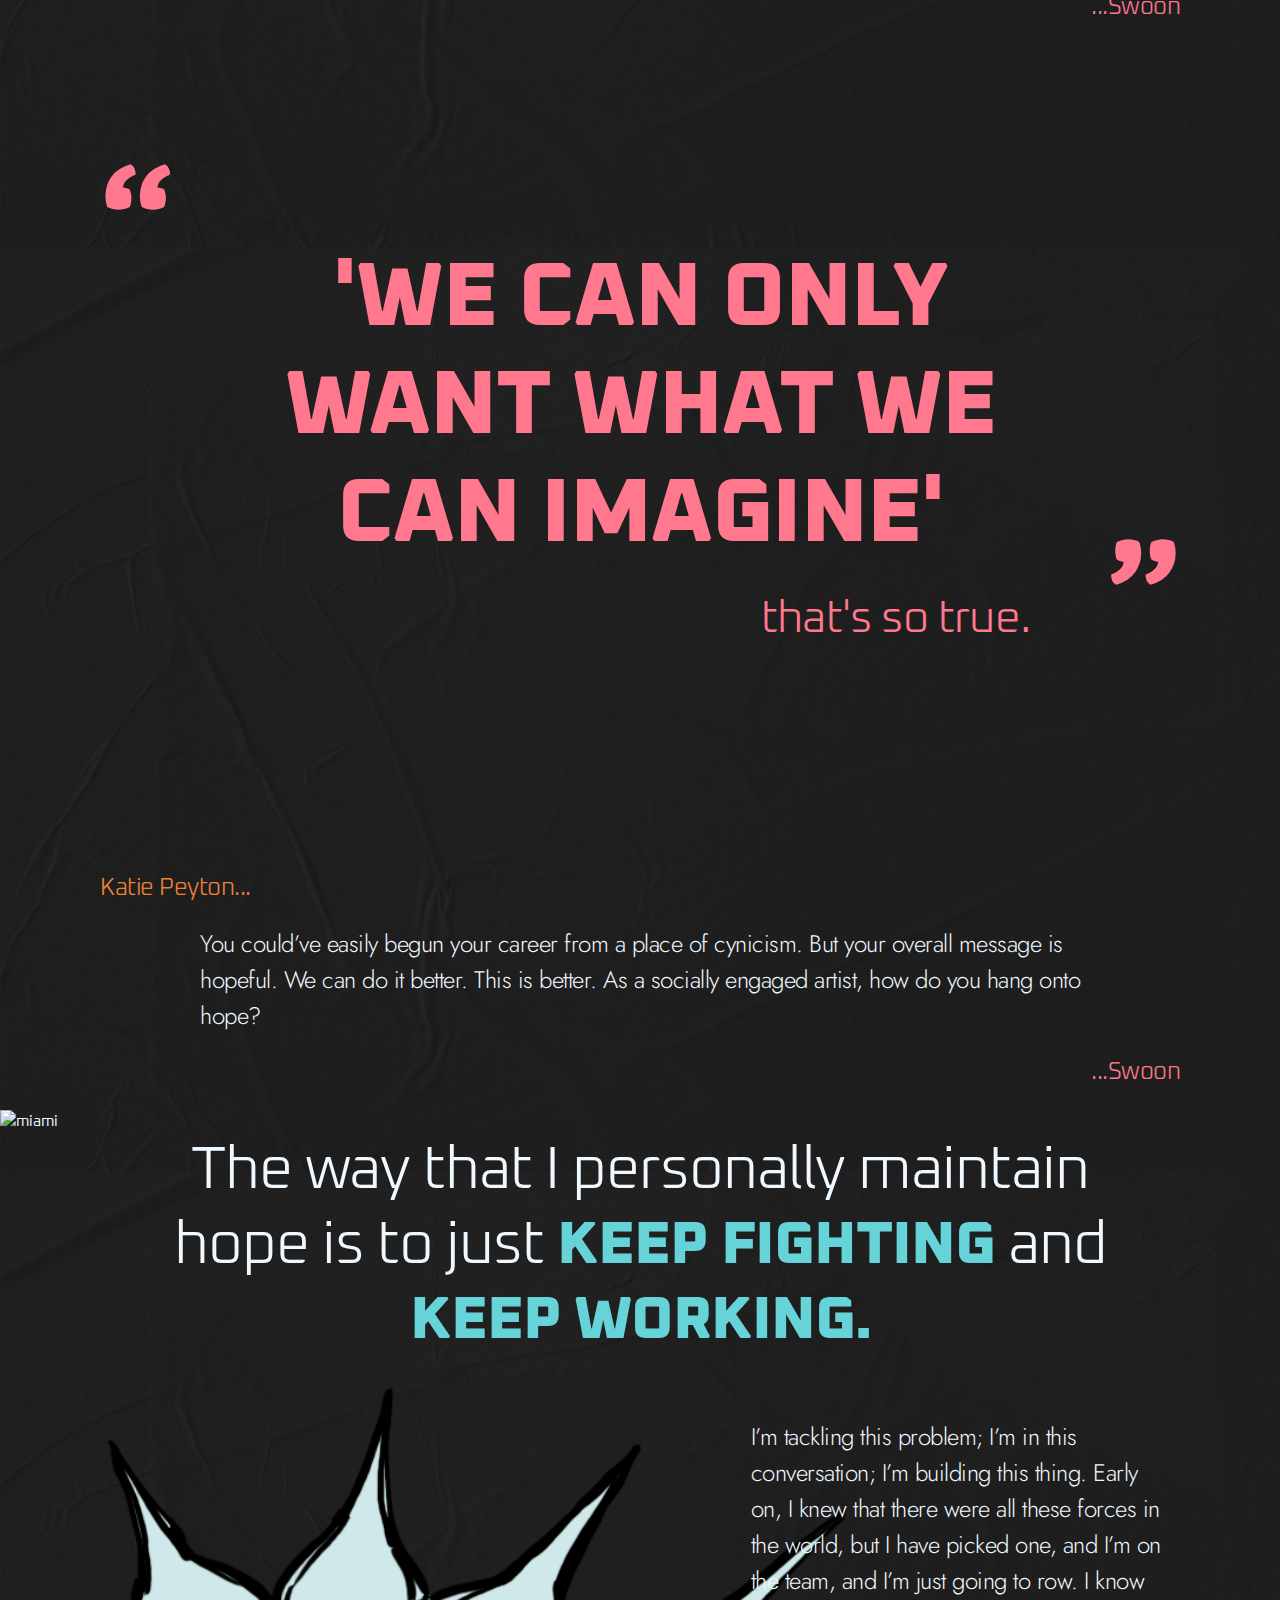
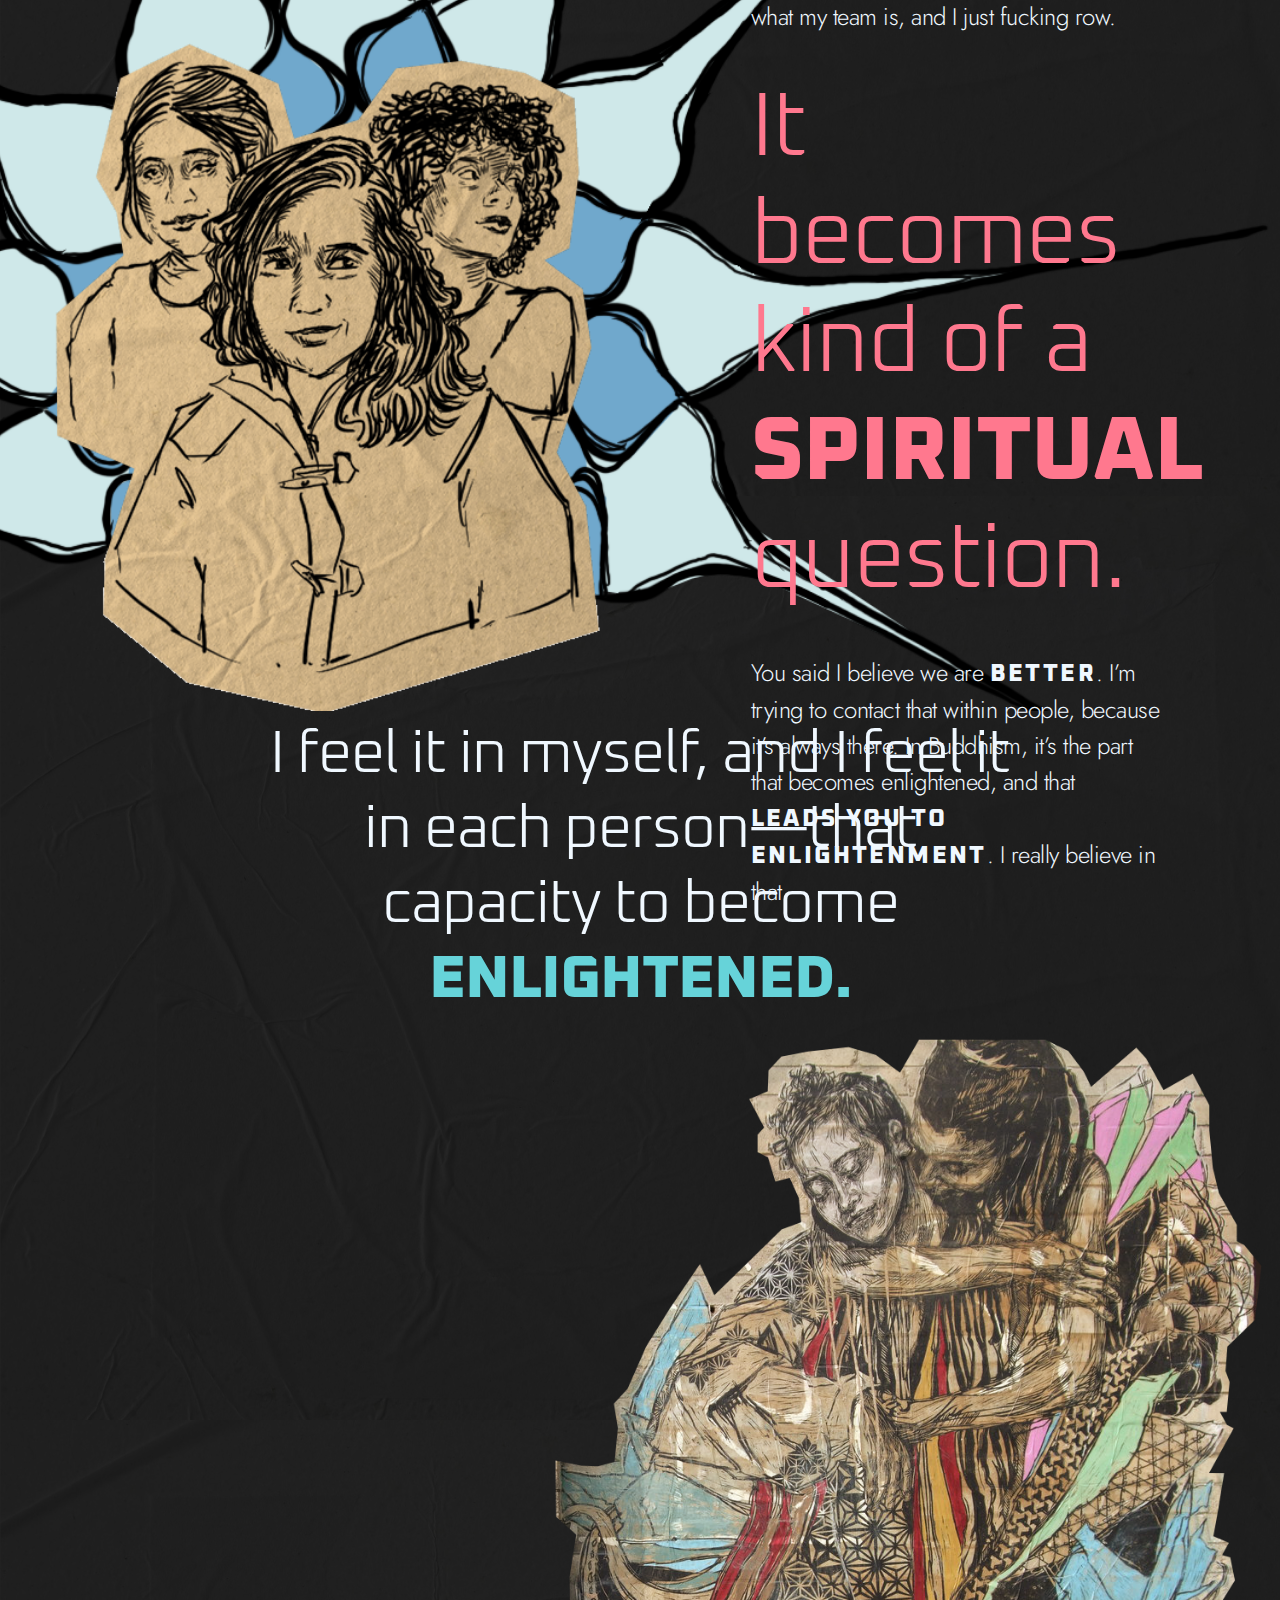
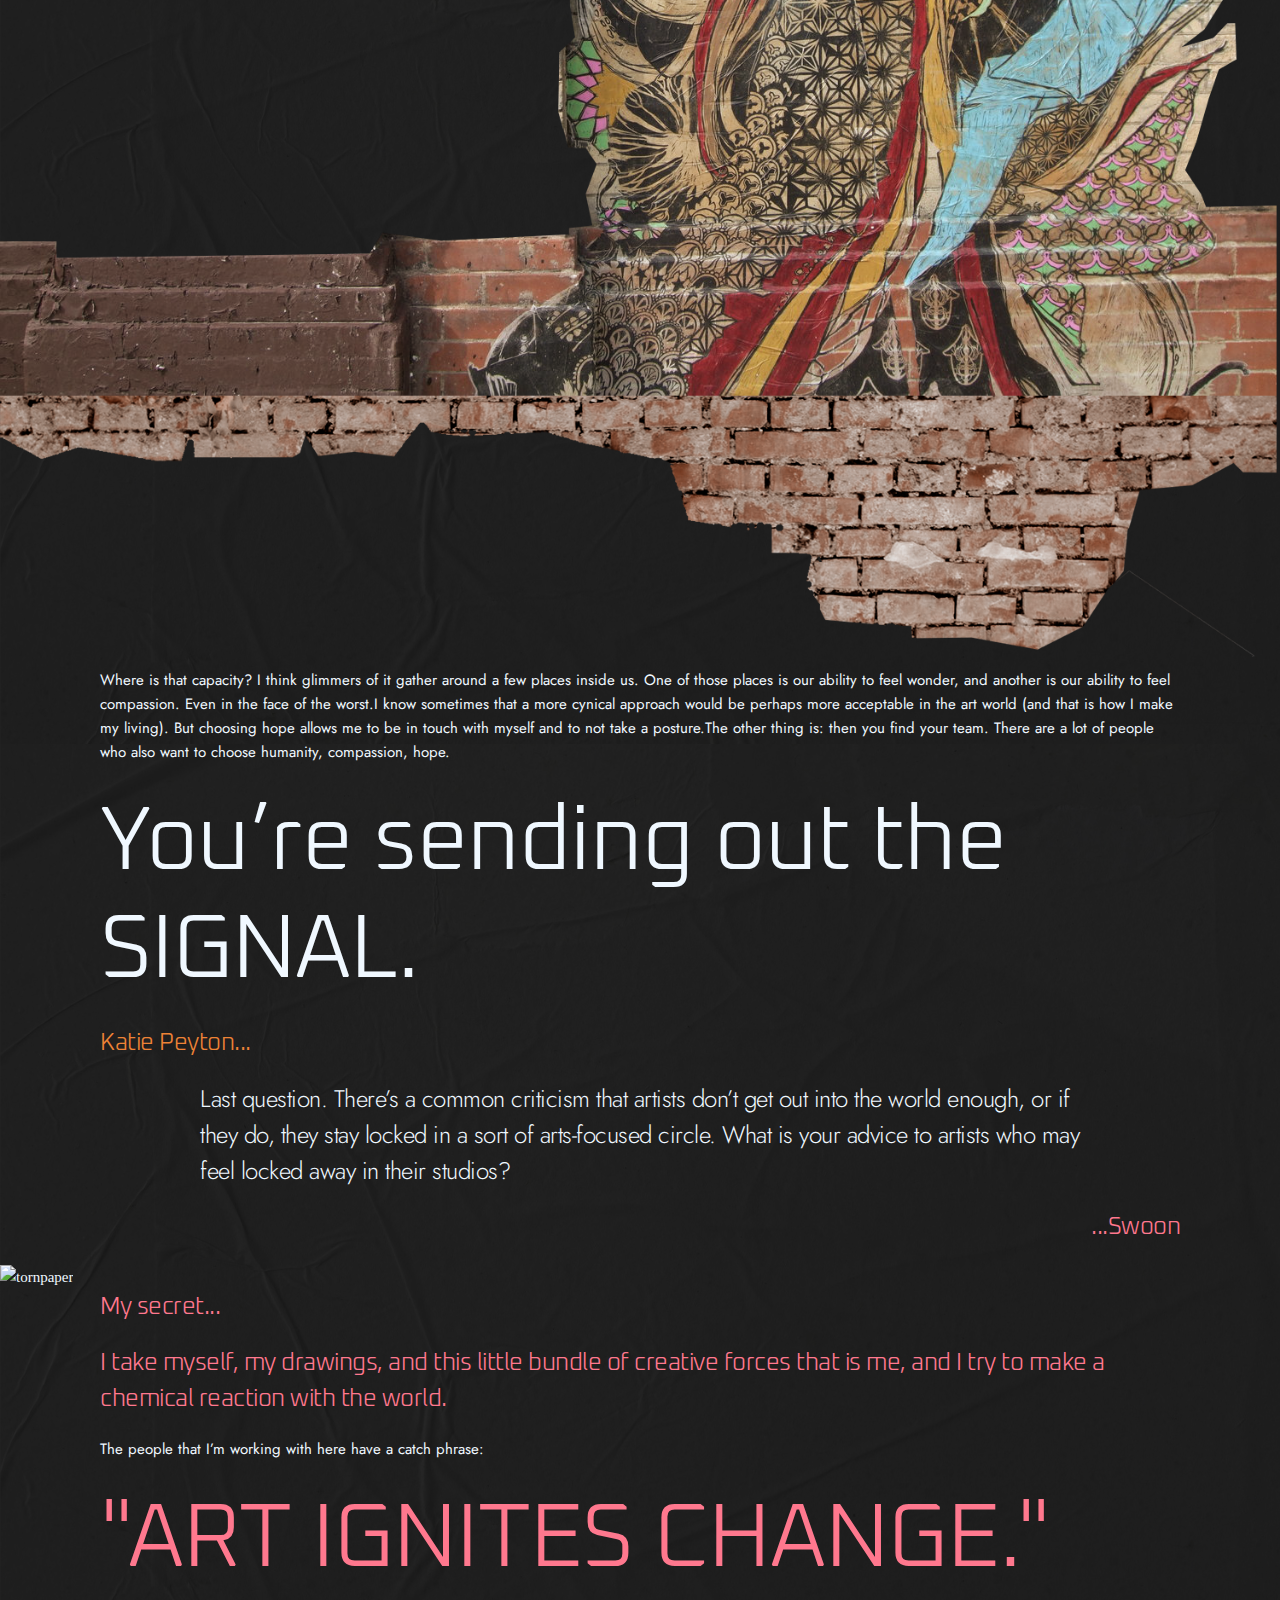
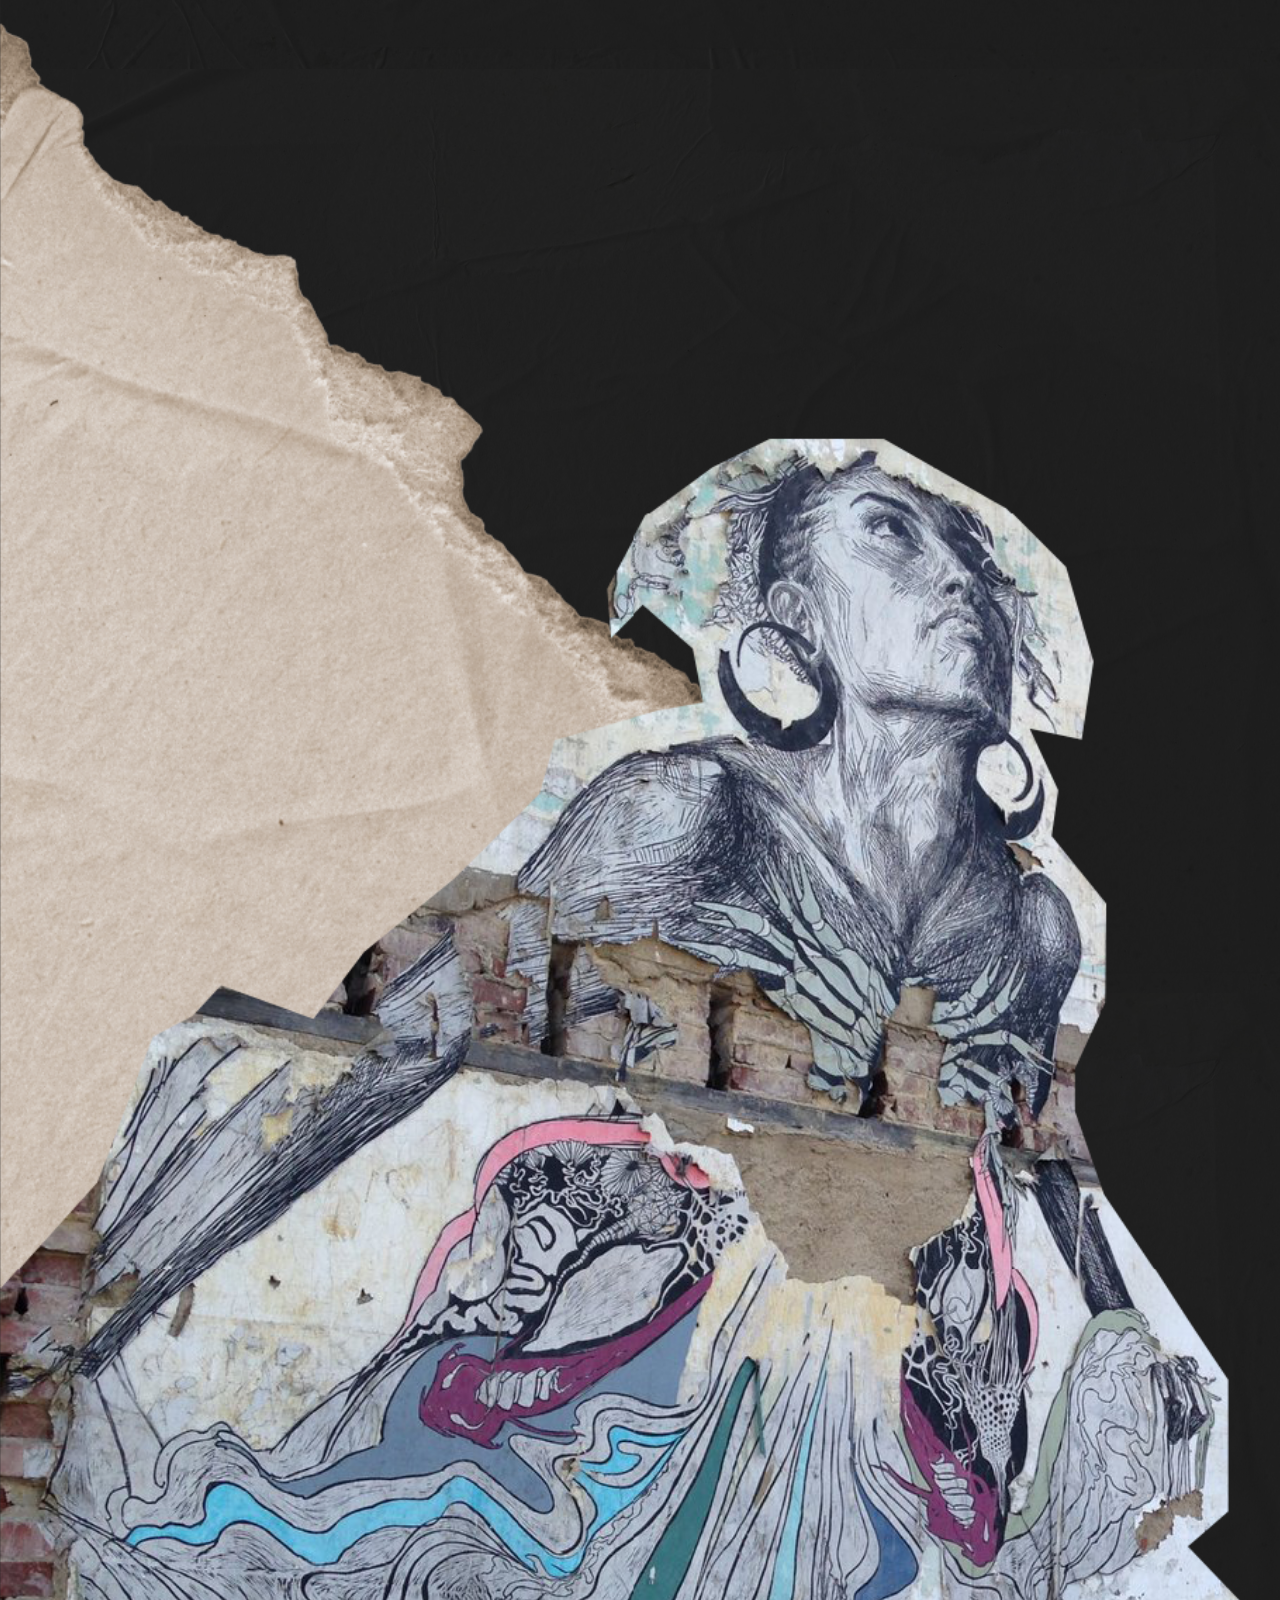
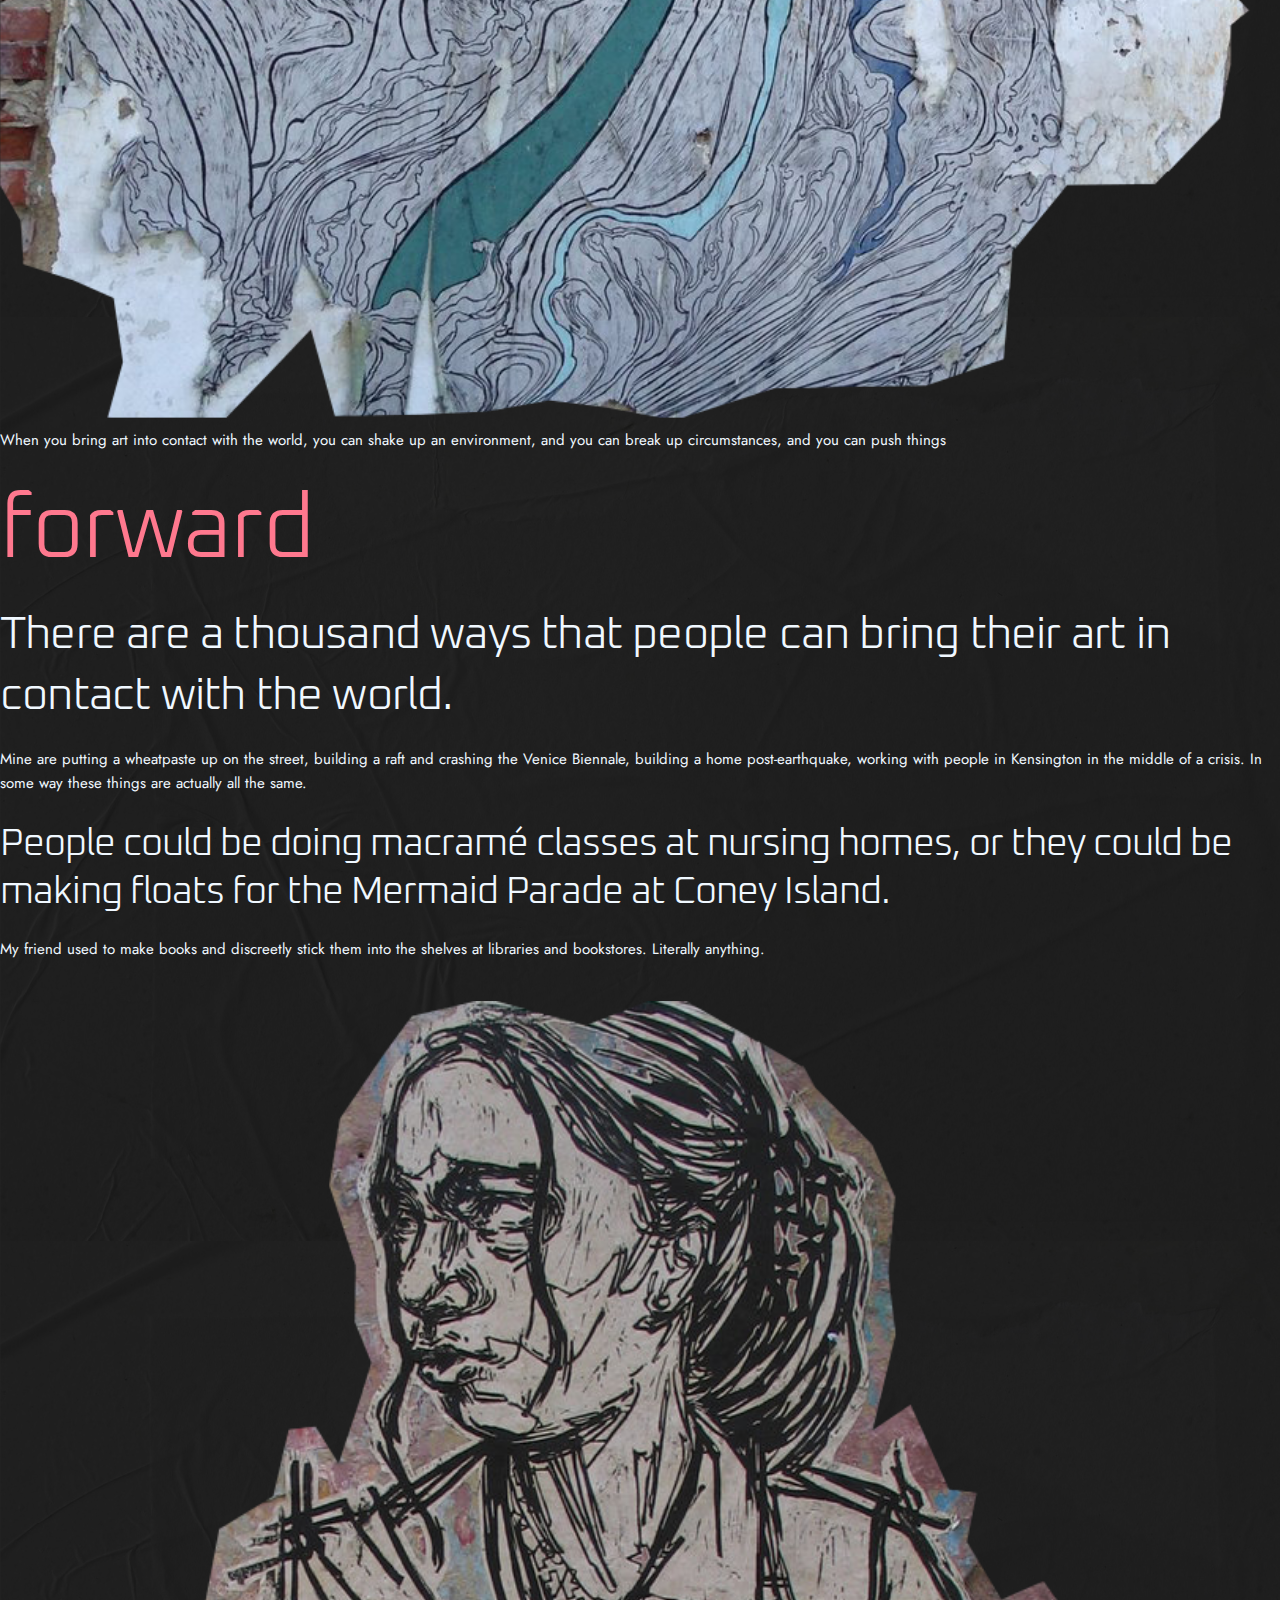
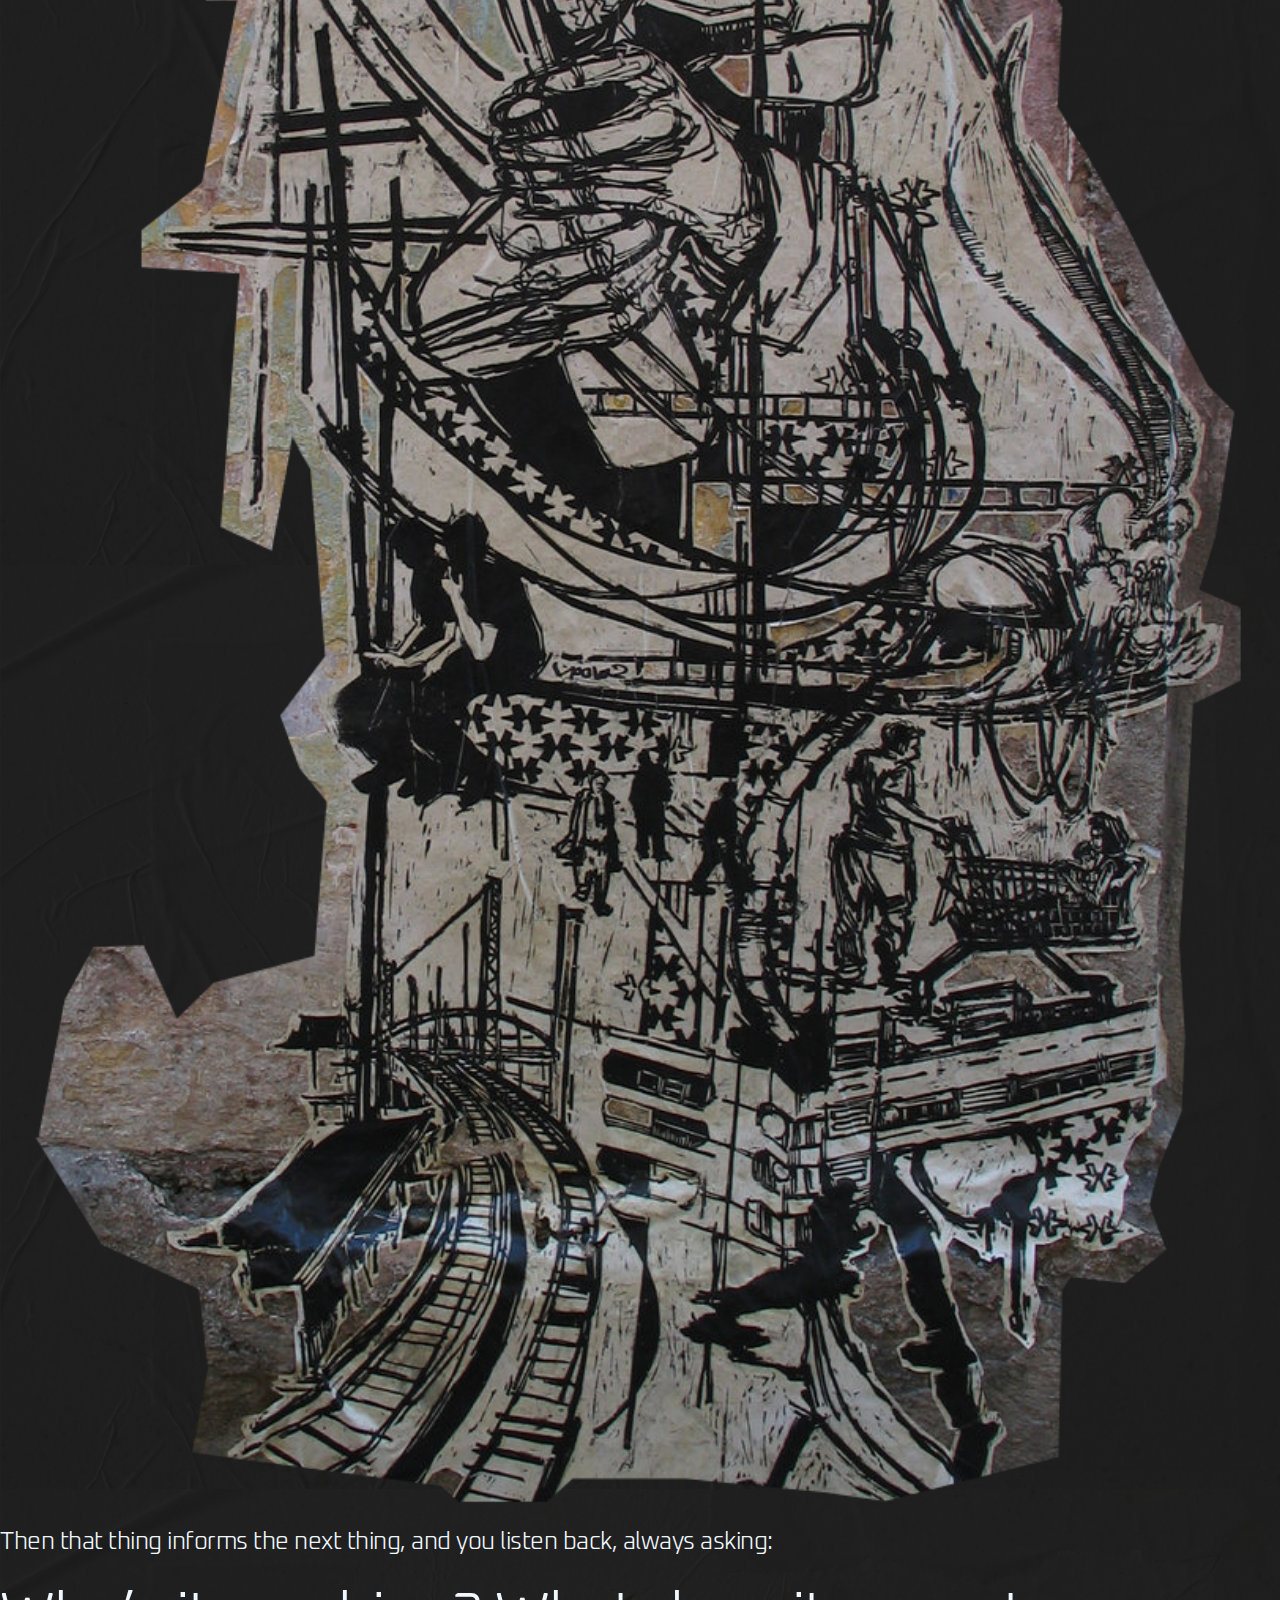
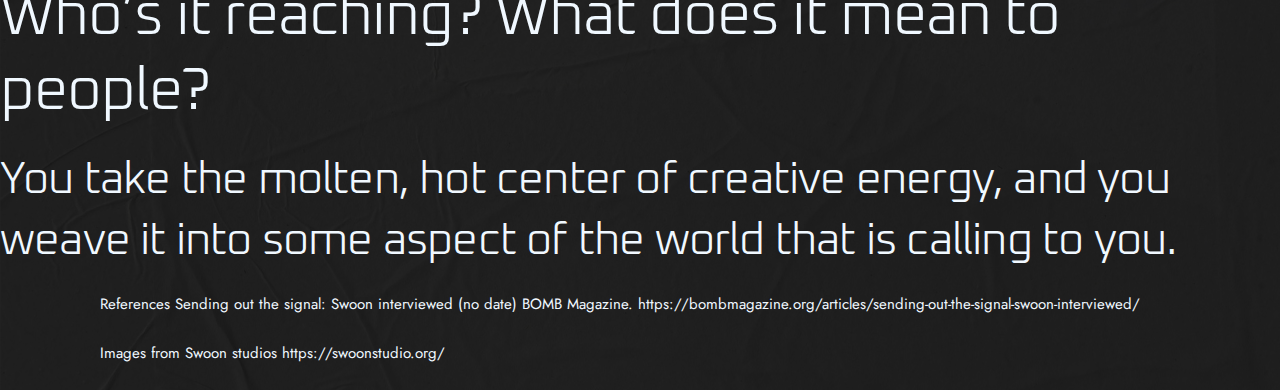
==== commit 46f0dba2: "positioning" ====
--- a/360final/index.html
+++ b/360final/index.html
@@ -72,7 +72,7 @@
     <div class="row textmargin">
         <h5 class="oxanium orangetxt">Katie Peyton... </h5>
 
-        <div class="jost textpad boxvert">
+        <div class="jost textpad boxquestion">
             <h5>
                 […] Politically engaged art is often dystopian. When we’re surrounded by 
                 artistic dystopias, a part of us starts getting used to it, and expecting it. 
@@ -137,35 +137,40 @@
             <img src="images/Miami-edge.svg" alt="miami"/>
 
             <h2 class="centertext">
-                The way that I personally maintain hope is to just <span class="uppercase bluetxt"> keep fighting</span> and <span class="uppercase bluetxt">keep working.</span> 
+                The way that I personally maintain hope is to just <span class="uppercase bluetxt"> keep fighting</span> 
+                and <span class="uppercase bluetxt">keep working.</span> 
             </h2>
         </div>
 
-        <div class="row">
-            <img src="images/Headshotscolor.svg" alt="headshots"/>
-
-            <p class="jost textmargin">
-
-            I’m tackling this problem; I’m in this conversation; I’m building this thing. 
-            Early on, I knew that there were all these forces in the world, but I have picked 
-            one, and I’m on the team, and I’m just going to row. I know what my team is, and 
-            I just fucking row.
-            </p>
-
-            <h1 class="oxanium textmargin pinktext">
-                It becomes kind of a spiritual question. 
-            </h1>
-
-            <p class="jost textmargin">
-            You said I believe we are better. I’m trying to contact that within people, 
-            because it’s always there. In Buddhism, it’s the part that becomes enlightened, 
-            and that leads you to enlightenment. I really believe in that. 
-            </p>
-
-        </div>
-        
-        <div class="oxanium textmargin">
-            <h2>I feel it in myself, and I feel it in each person—that capacity to become enlightened.</h2>
+        <div class="row postionrel">
+            <div class="twelve columns">
+                <img id="overlaphead" src="images/Headshotscolor.svg" alt="headshots"/>
+            </div>
+
+            <div class=" six columns topright">
+                <h5 class="jost textmargin pspacing">
+
+                    I’m tackling this problem; I’m in this conversation; I’m building this thing. 
+                    Early on, I knew that there were all these forces in the world, but I have picked 
+                    one, and I’m on the team, and I’m just going to row. I know what my team is, and 
+                    I just fucking row.
+                </h5>
+        
+                    <h1 class="oxanium textmargin pinktext pspacing">
+                        It becomes kind of a <span class="uppercase bold">spiritual</span> question.
+                    </h1>
+        
+                    <h5 class="jost textmargin pspacing">
+                    You said I believe we are <span class="bold oxanium uppercase tracksmall">better</span>. I’m trying to contact that within people, 
+                    because it’s always there. In Buddhism, it’s the part that becomes enlightened, 
+                    and that  <span class="bold oxanium uppercase tracksmall">leads you to enlightenment</span>. I really believe in that. 
+                    </h5>
+            </div>
+
+        </div>
+        
+        <div class="oxanium textmargin clear centertext">
+            <h2>I feel it in myself, and I feel it in each person—that capacity to become <span class="uppercase bluetxt" >enlightened.</span></h2>
         </div>
         
         <img src="images/AlixaAndNaima_comp.svg" alt="AlexiaandNaima"/>
--- a/360final/css/stylesheet.css
+++ b/360final/css/stylesheet.css
@@ -25,6 +25,11 @@
 /*utilities
 ____________________________*/
 
+.clear {
+    clear: both;
+}
+
+
 .title {
     font-family: 'Jost', sans-serif;
     font-size: 4em;
@@ -42,12 +47,19 @@
     margin-top: -600px;
 }
 
+
 .topleft {
     position: absolute;
     top: 30%;
     left: 15 px;
 }
 
+.topright{
+    position: absolute;
+    top: 30px;
+    right: 15px;
+}
+
 .bottompad300{
     padding-bottom: 300px;
 }
@@ -86,7 +98,7 @@
     text-align: right;
 }
 
-.boxvert {
+.boxquestion {
     display: flex;
     flex-direction: column;
     padding-bottom: 5%;
@@ -96,6 +108,15 @@
     display: flex;
     flex-direction: row;
     padding-right: 5%;
+}
+
+.postionrel {
+    position: relative;
+}
+
+.pspacing {
+    padding-top: 10px;
+    padding-bottom: 10px;
 }
 
 /* type treatment
@@ -148,7 +169,10 @@
     text-align: center;
     padding-top: 100px;
 }
-
+#overlaphead {
+    position: relative;
+    margin-left: -600px;
+}
 
 /*elements
 ____________________________*/
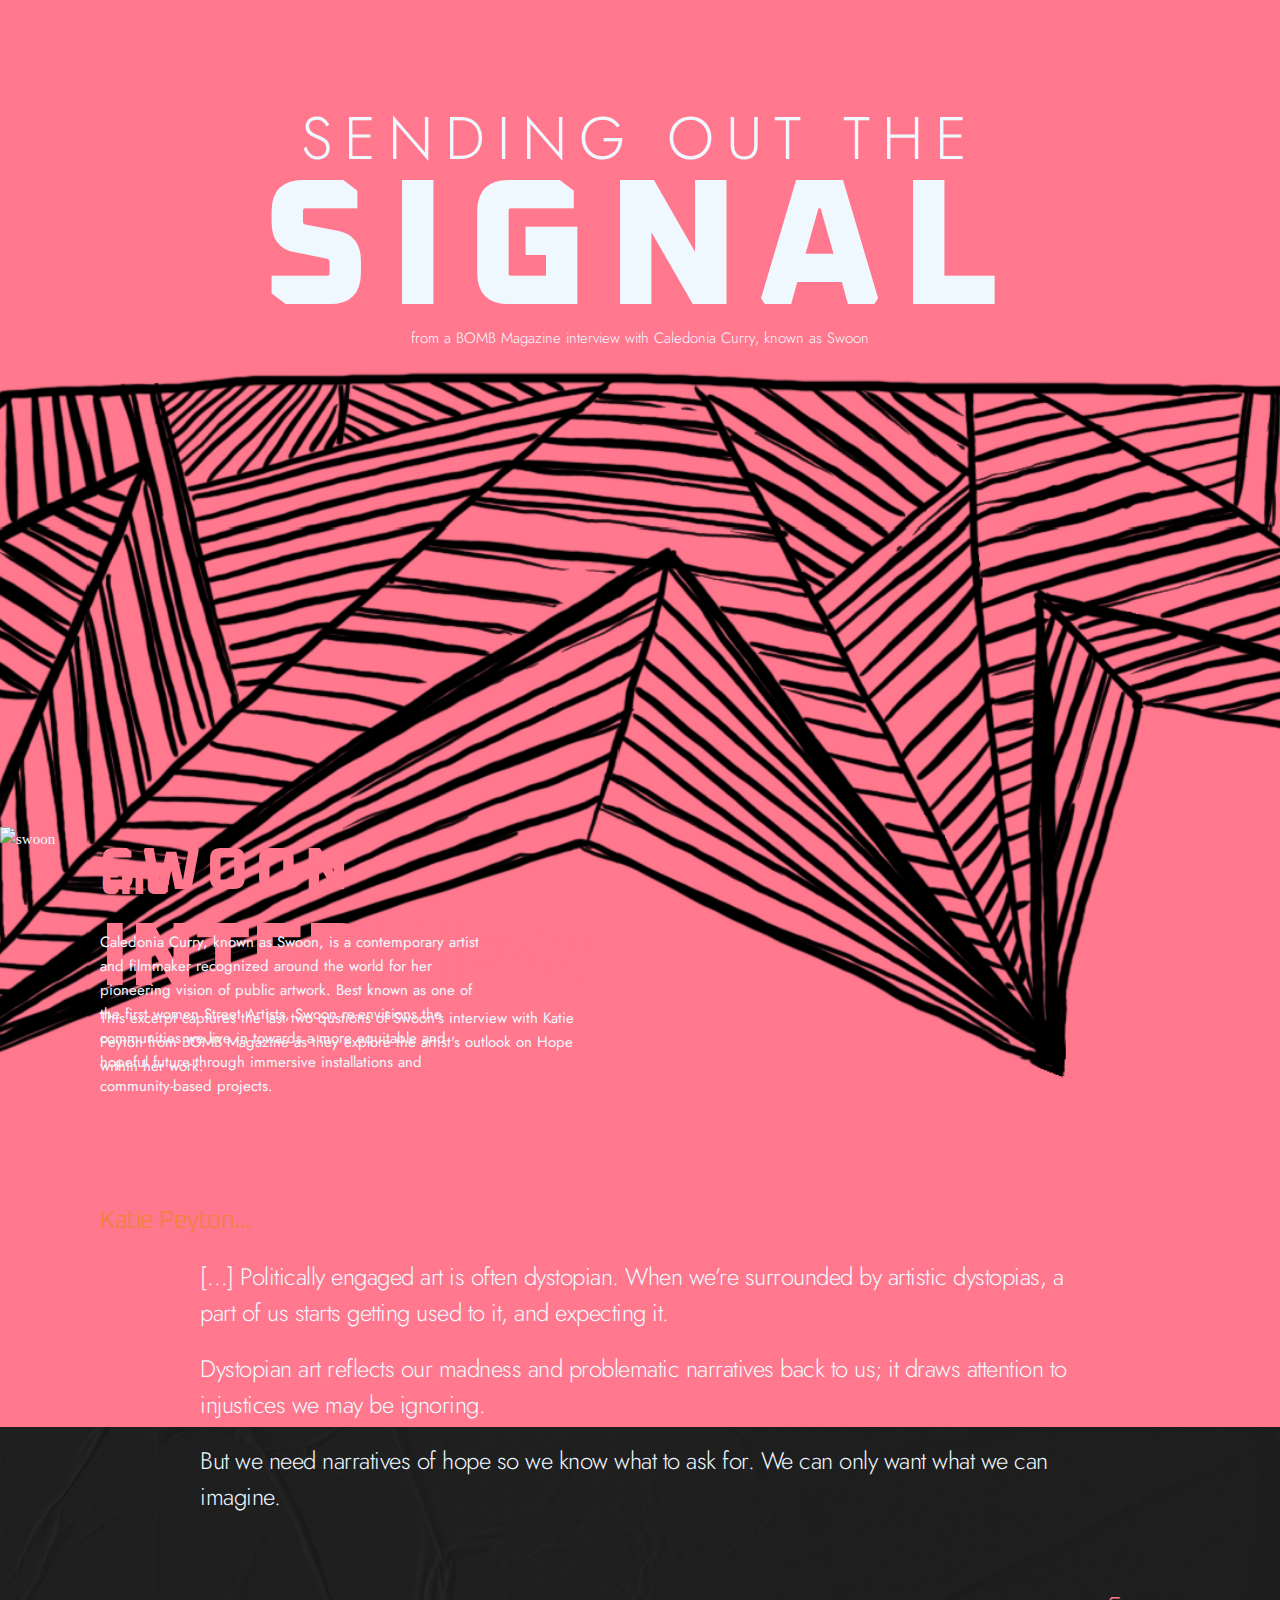
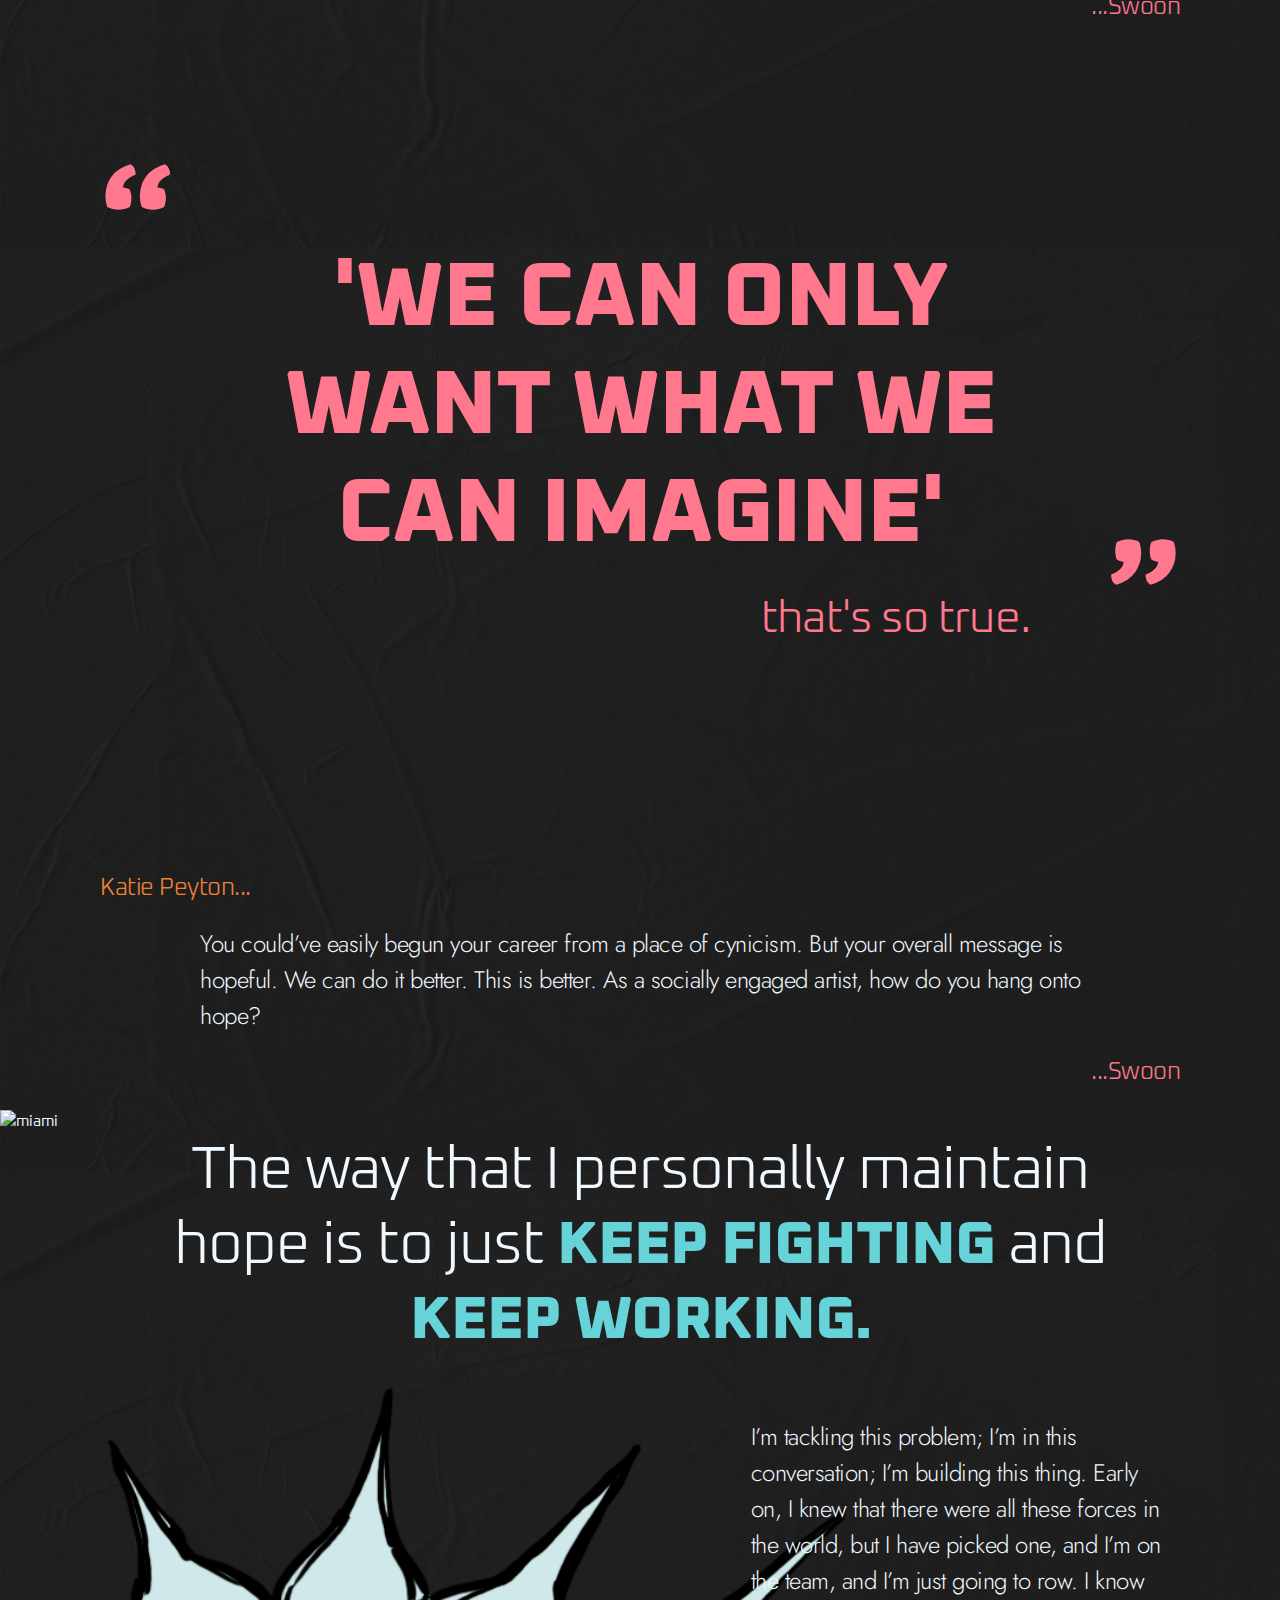
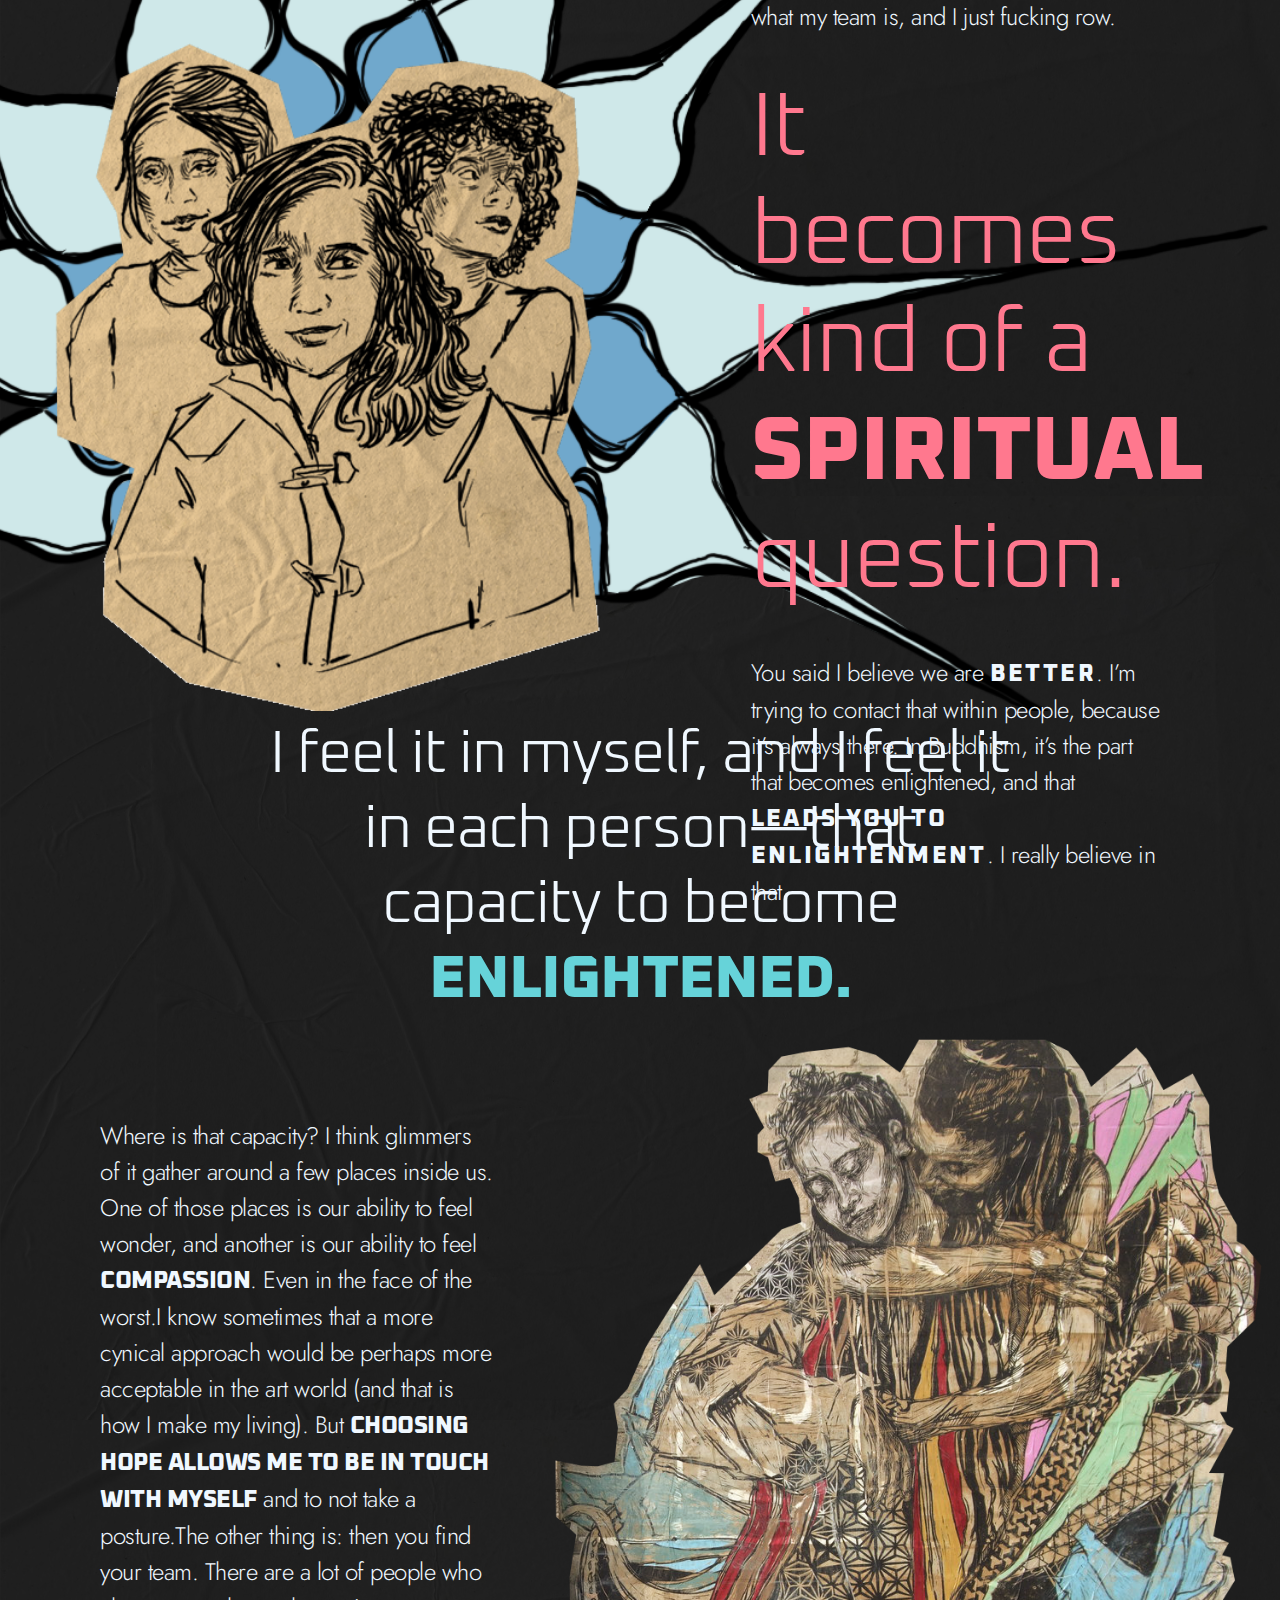
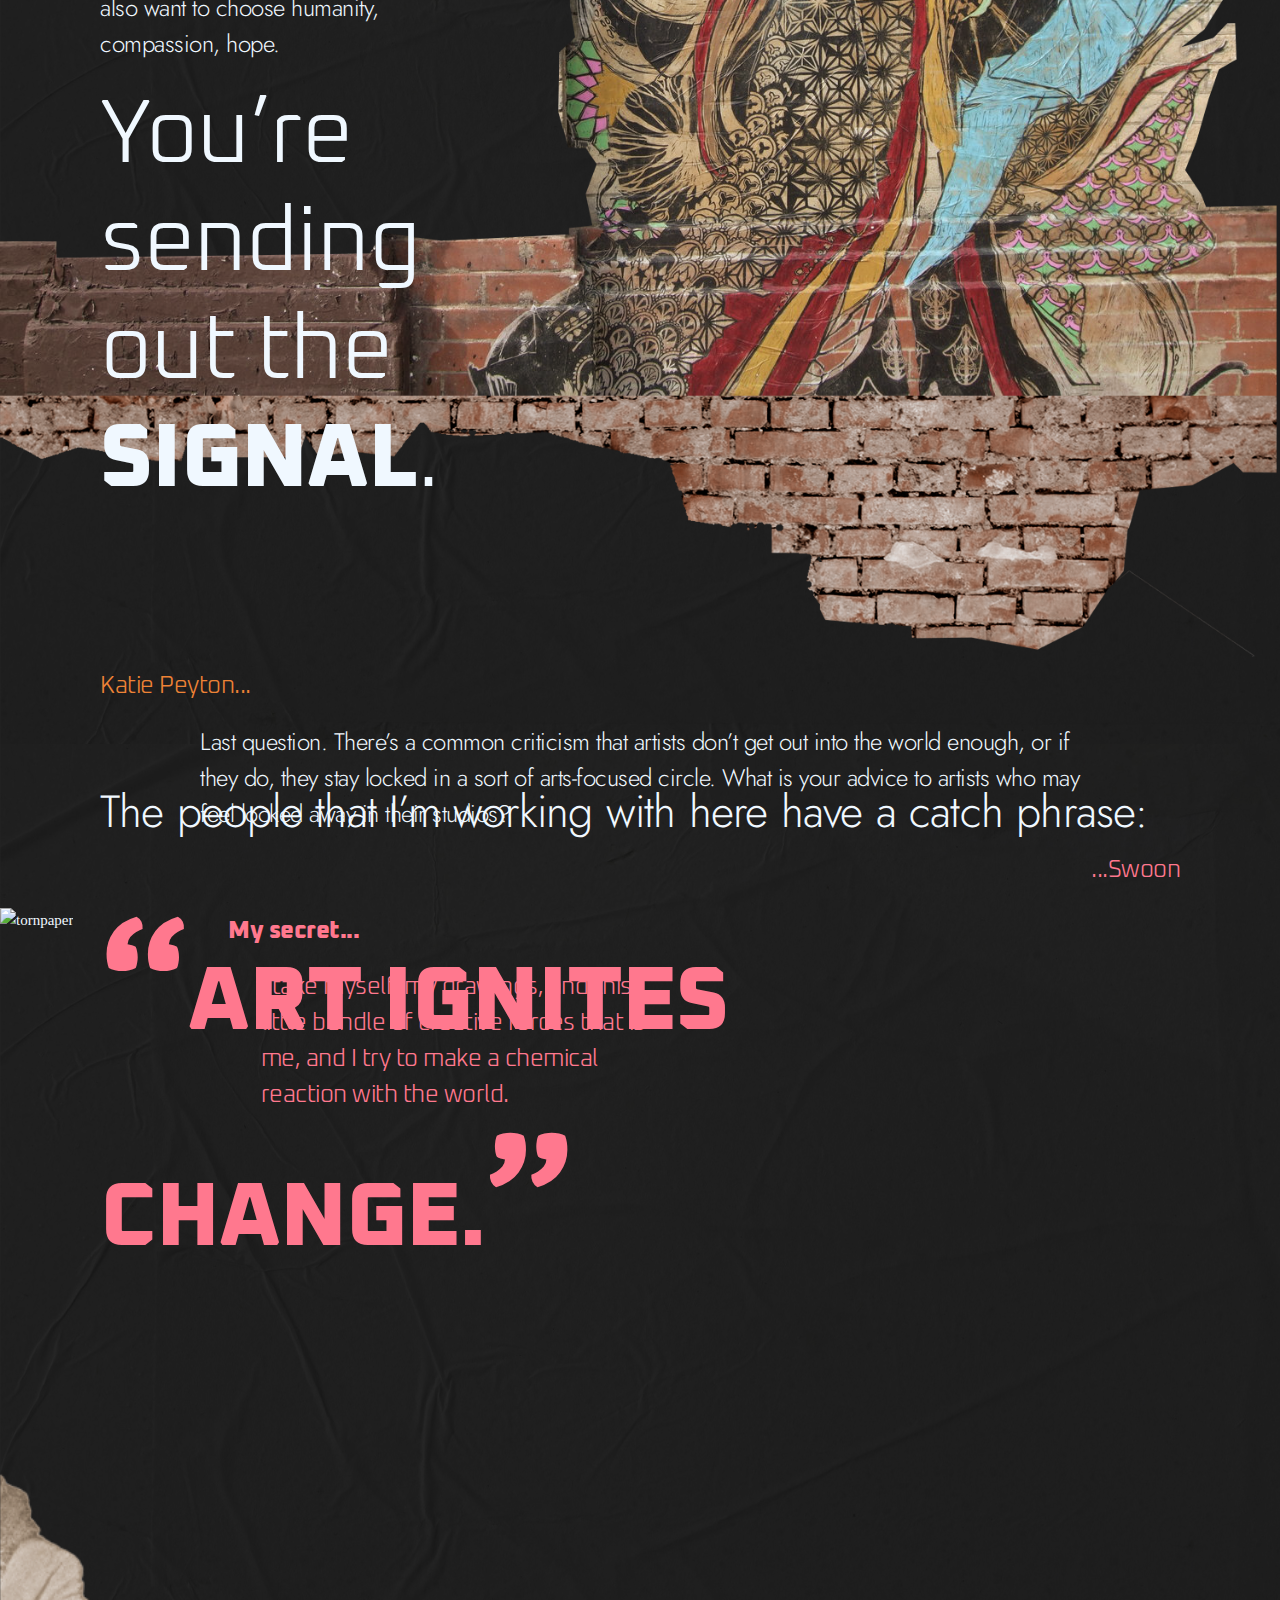
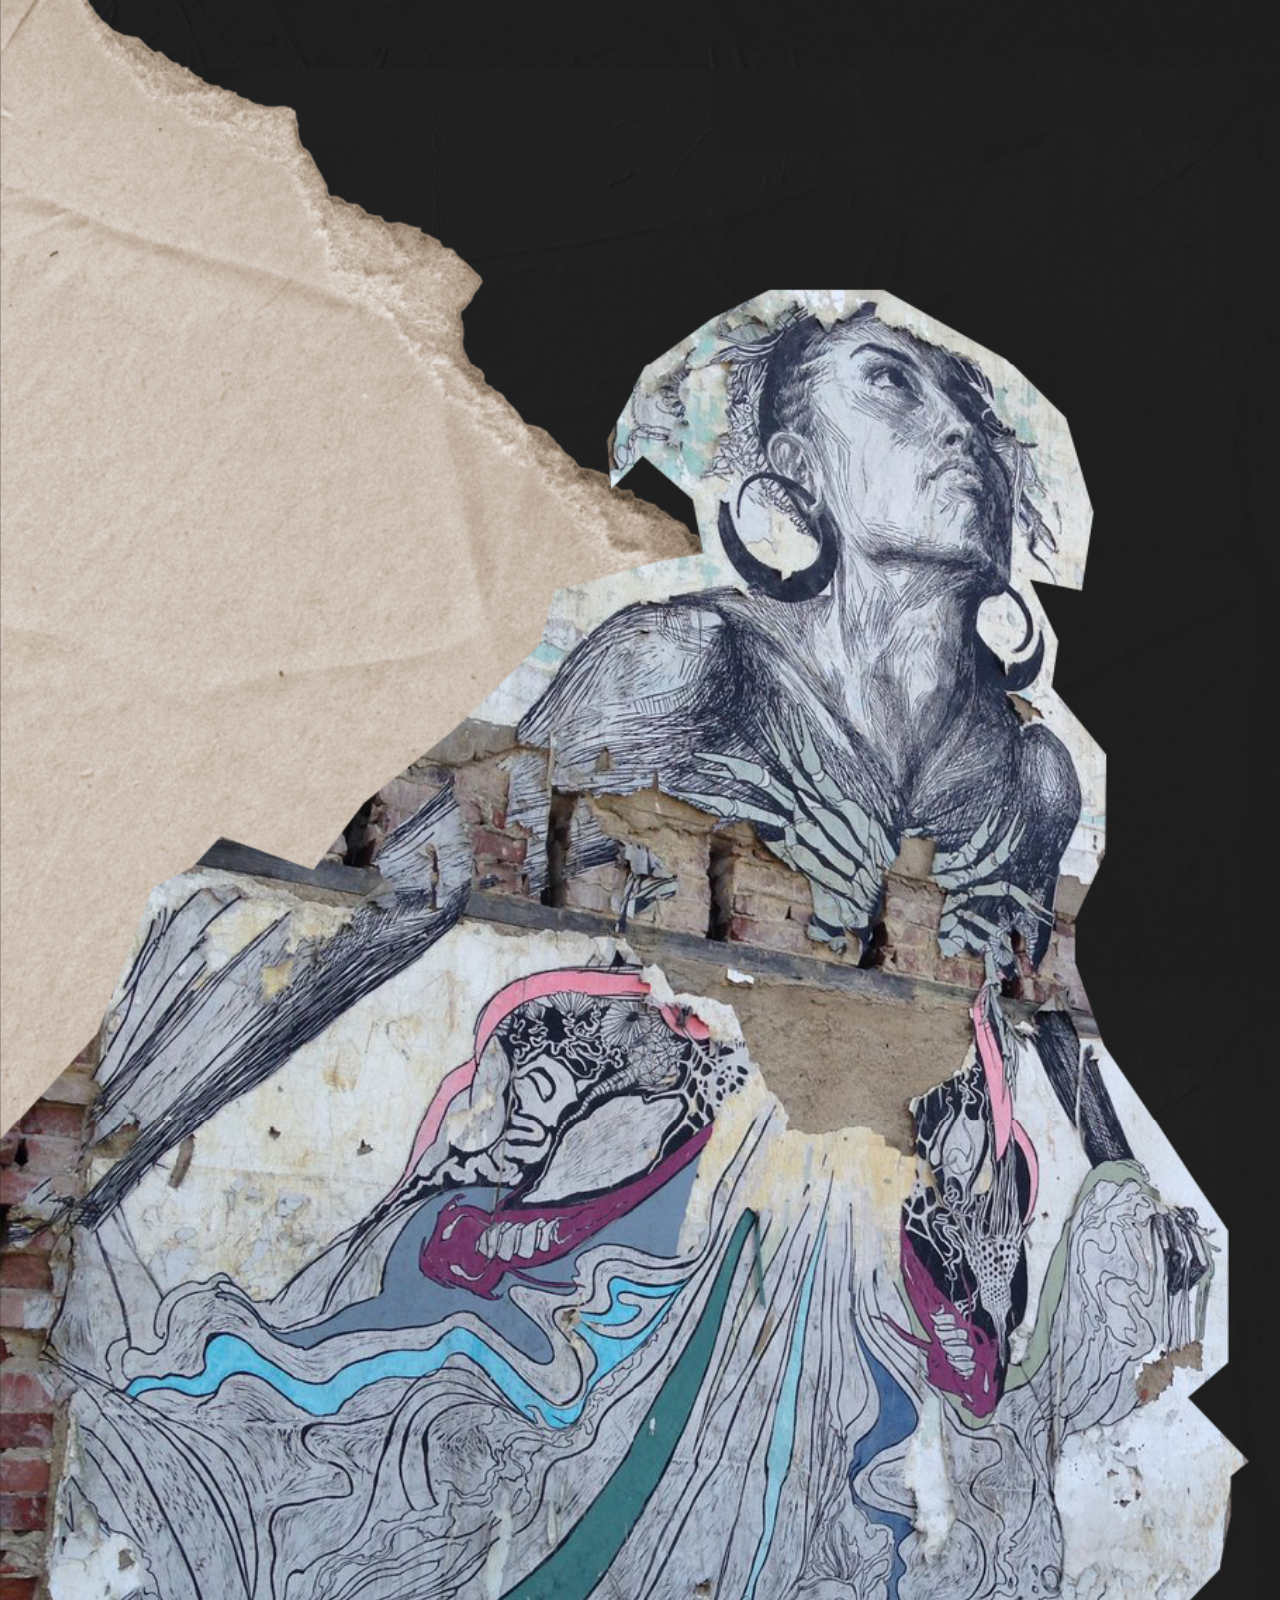
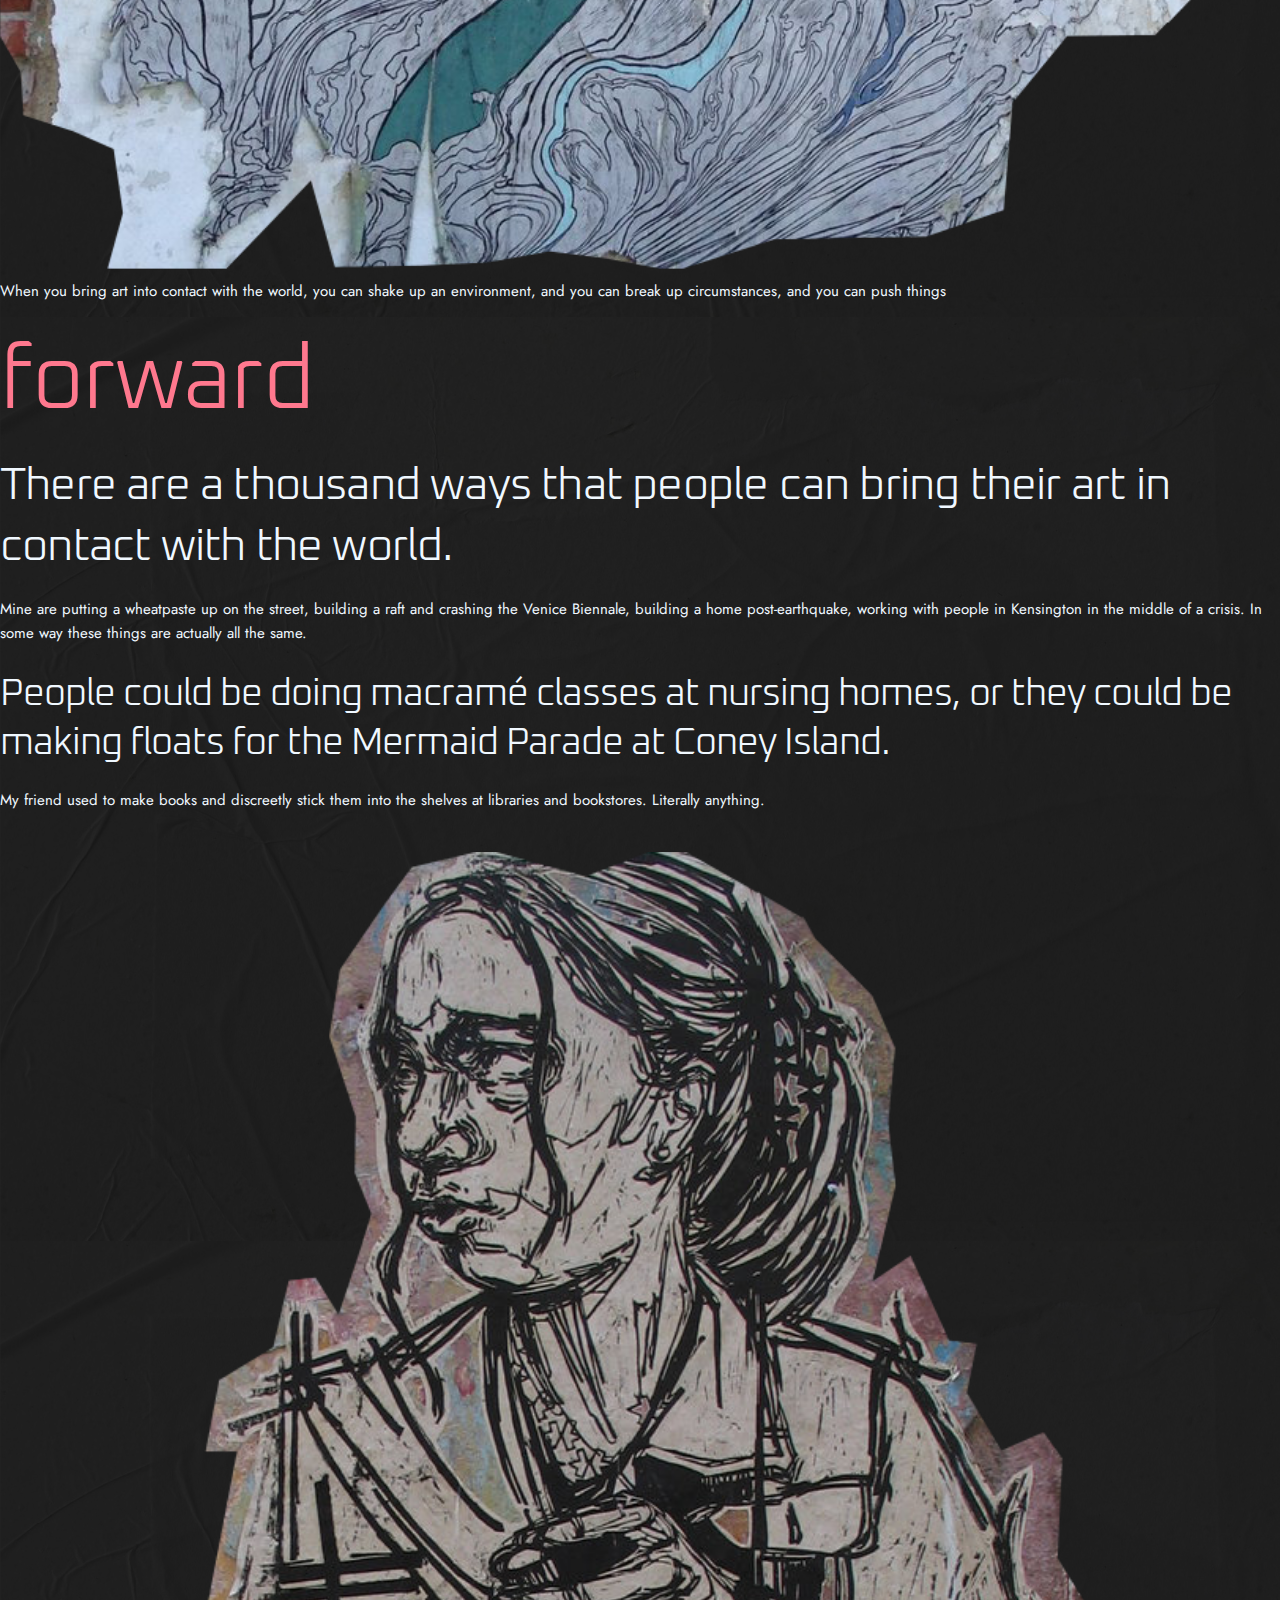
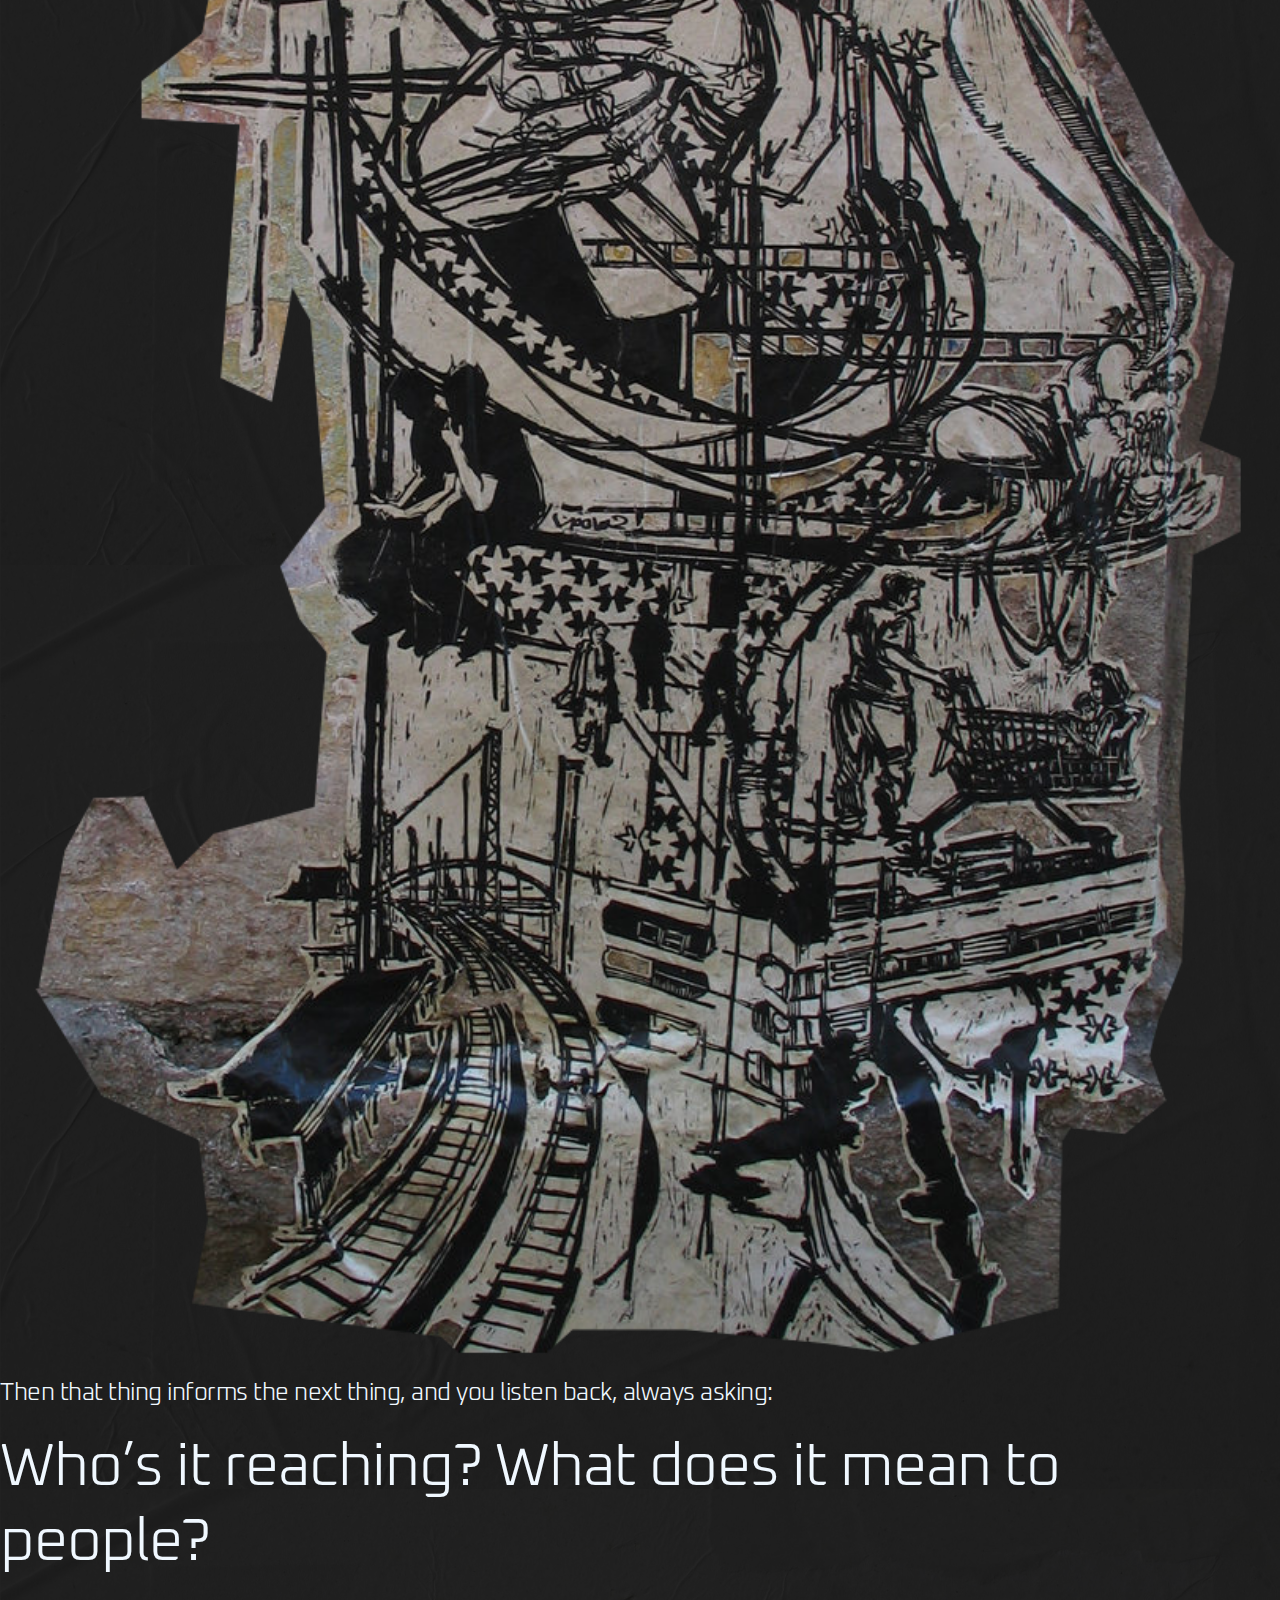
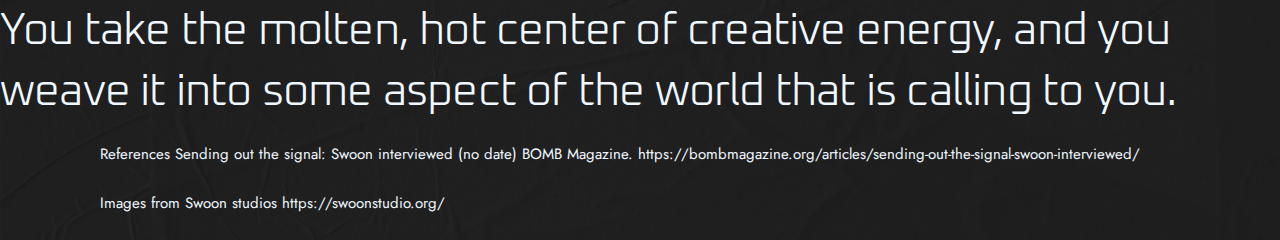
==== commit 49787cef: "finishing...." ====
--- a/360final/index.html
+++ b/360final/index.html
@@ -173,21 +173,24 @@
             <h2>I feel it in myself, and I feel it in each person—that capacity to become <span class="uppercase bluetxt" >enlightened.</span></h2>
         </div>
         
-        <img src="images/AlixaAndNaima_comp.svg" alt="AlexiaandNaima"/>
-
-        <p class="jost textmargin">
-            Where is that capacity? I think glimmers of it gather around a few places inside us. 
-            One of those places is our ability to feel wonder, and another is our ability to feel 
-            compassion. Even in the face of the worst.I know sometimes that a more cynical 
-            approach would be perhaps more acceptable in the art world (and that is how I make 
-            my living). But choosing hope allows me to be in touch with myself and to not take 
-            a posture.The other thing is: then you find your team. There are a lot of people who 
-            also want to choose humanity, compassion, hope. 
-        </p>
-
-        <h1 class="oxanium textmargin">
-            You’re sending out the SIGNAL.
-        </h1>
+        <div class="row postionrel">
+            <img src="images/AlixaAndNaima_comp.svg" alt="AlexiaandNaima"/>
+            <div class="topleftfix">
+                <h5 class="four columns jost textmargin">
+                    Where is that capacity? I think glimmers of it gather around a few places inside us. 
+                    One of those places is our ability to feel wonder, and another is our ability to feel 
+                    <span class="uppercase bold oxanium">compassion</span>. Even in the face of the worst.I know sometimes that a more cynical 
+                    approach would be perhaps more acceptable in the art world (and that is how I make 
+                    my living). But <span class="uppercase bold oxanium">choosing hope allows me to be in touch with myself</span> and to not take 
+                    a posture.The other thing is: then you find your team. There are a lot of people who 
+                    also want to choose humanity, compassion, hope. 
+                </h5>
+        
+                <h1 class="clear oxanium textmargin four columns">
+                    You’re sending out the <span class="bold">SIGNAL</span>.
+                </h1>
+            </div>
+        </div>
 
     </div>
 
@@ -205,26 +208,30 @@
     <div>
         <h5 class="oxanium textmargin pinktext swoontag">...Swoon</h5>
 
-        <img src="images/tornpapercoomp.svg" alt="tornpaper"/>
-
-        <div class="oxanium textmargin pinktext">
-            <h5>
-                My secret... 
-            </h5>
-    
-            <h5>
-                I take myself, my drawings, and this little bundle of creative forces that is 
-                me, and I try to make a chemical reaction with the world.
-            </h5>
-        </div>
-
-        <p class="jost textmargin">
-            The people that I’m working with here have a catch phrase: 
-        </p>
-       
-        <h1 class="oxanium textmargin pinktext uppercase">
-            "art ignites change."
-        </h1>
+        <div class="postionrel">
+            <img src="images/tornpapercoomp.svg" alt="tornpaper"/>
+
+            <div id="answer3overlap" class="oxanium textmargin pinktext">
+                <h5 class="bold">
+                    My secret... 
+                </h5>
+        
+                <h5 class="six columns">
+                    I take myself, my drawings, and this little bundle of creative forces that is 
+                    me, and I try to make a chemical reaction with the world.
+                </h5>
+            </div>
+        </div>
+
+        <div class="positionup">
+            <h4 class="jost textmargin">
+                The people that I’m working with here have a catch phrase: 
+            </h4>
+           
+            <h1 class="oxanium textmargin pinktext uppercase bold center">
+                <span id="quotepos" class="quotes2">“</span>art ignites change.<span id="quotepos" class="quotes2">”</span>
+            </h1>
+        </div>
 
         <div class="row">
             <img src="images/Thalassa-comp.svg" alt="thalassa"/>
--- a/360final/css/stylesheet.css
+++ b/360final/css/stylesheet.css
@@ -21,6 +21,11 @@
         font-weight: 700;
     }
     
+    .quotes2 {
+        font-family: 'Signika Negative', sans-serif;
+        font-size: 2em;
+        font-weight: 700;
+    }
 
 /*utilities
 ____________________________*/
@@ -54,6 +59,12 @@
     left: 15 px;
 }
 
+.topleftfix{
+    position: absolute;
+    top: 80px;
+    left: 15 px;
+}
+
 .topright{
     position: absolute;
     top: 30px;
@@ -91,6 +102,10 @@
 .centertext {
     padding-left: 150px;
     padding-right: 150px;
+    text-align: center;
+}
+
+.centertext{
     text-align: center;
 }
 
@@ -172,6 +187,19 @@
 #overlaphead {
     position: relative;
     margin-left: -600px;
+}
+
+#answer3overlap{
+    position: absolute;
+    top: 20%;
+    left: 15 px;
+    padding-left: 10%;
+    padding-right: 10%;
+}
+
+#quotepos {
+    position: relative;
+    top: 30px;
 }
 
 /*elements
